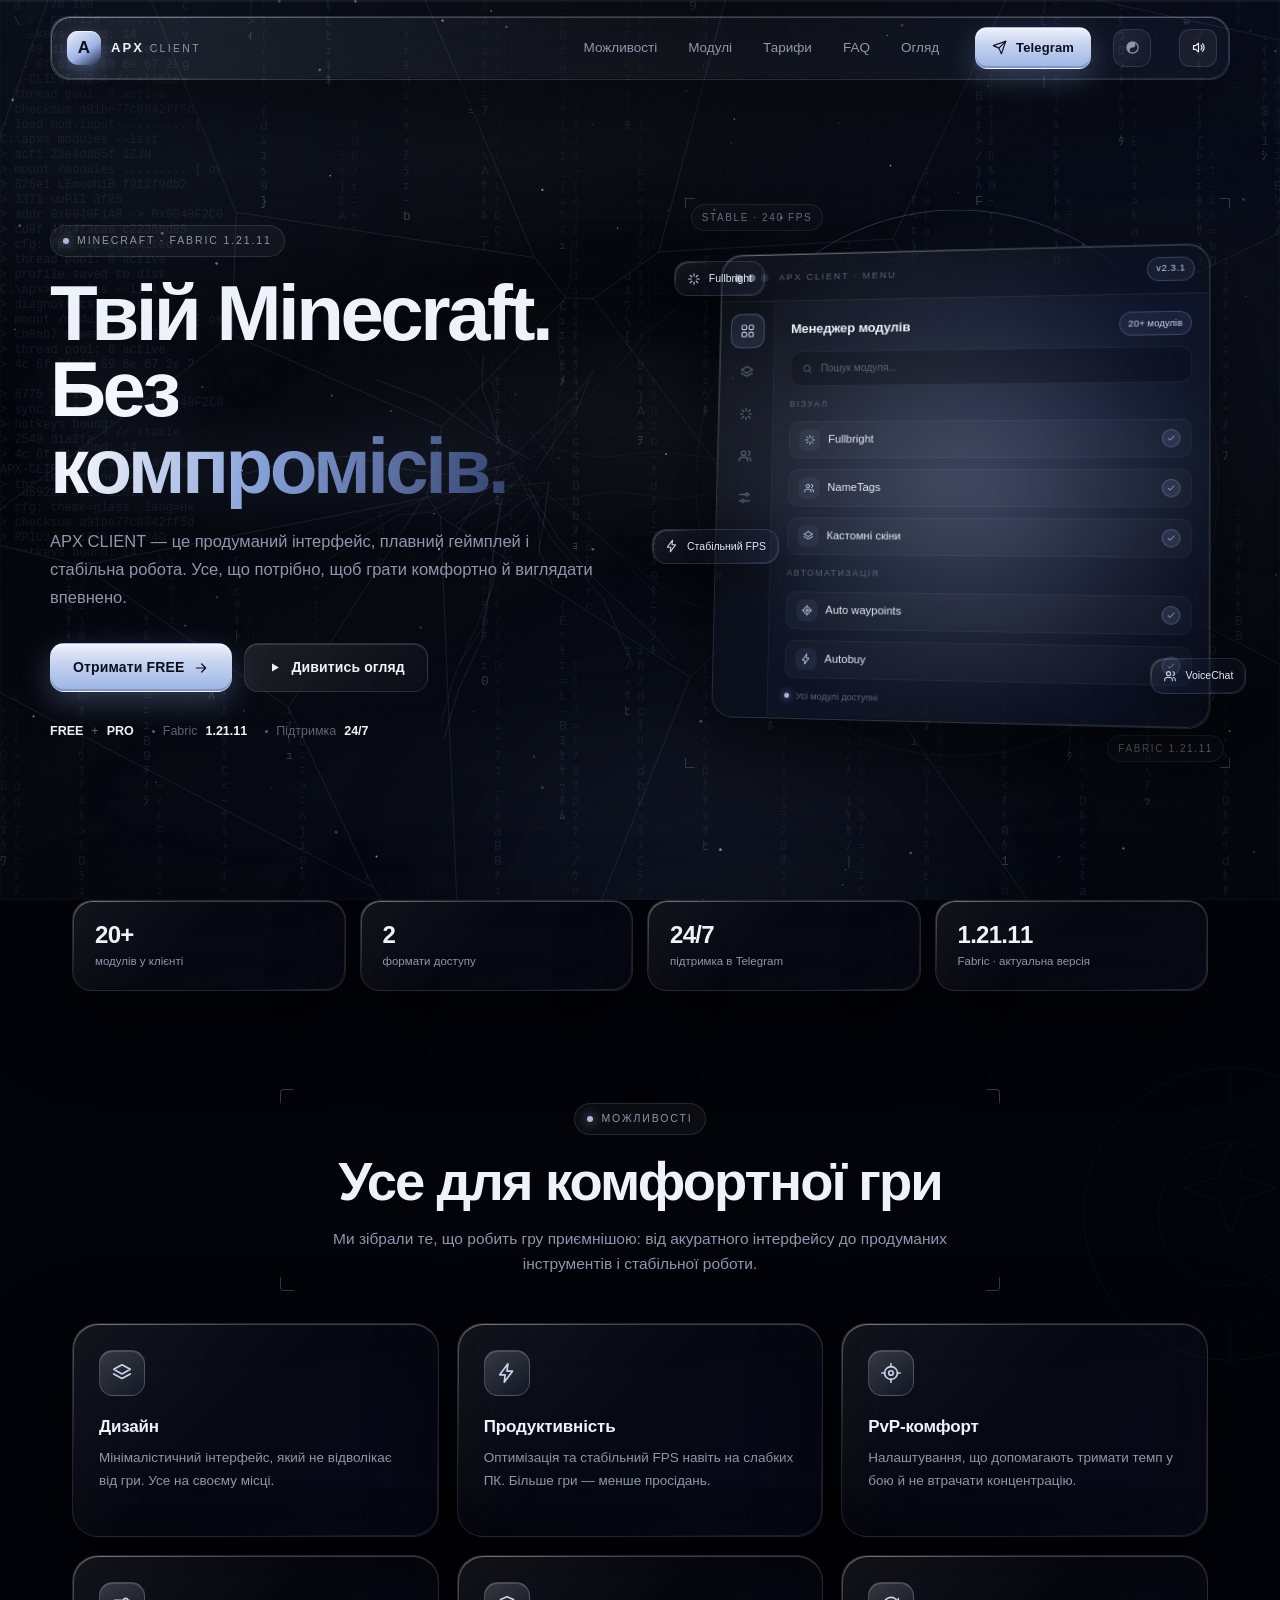
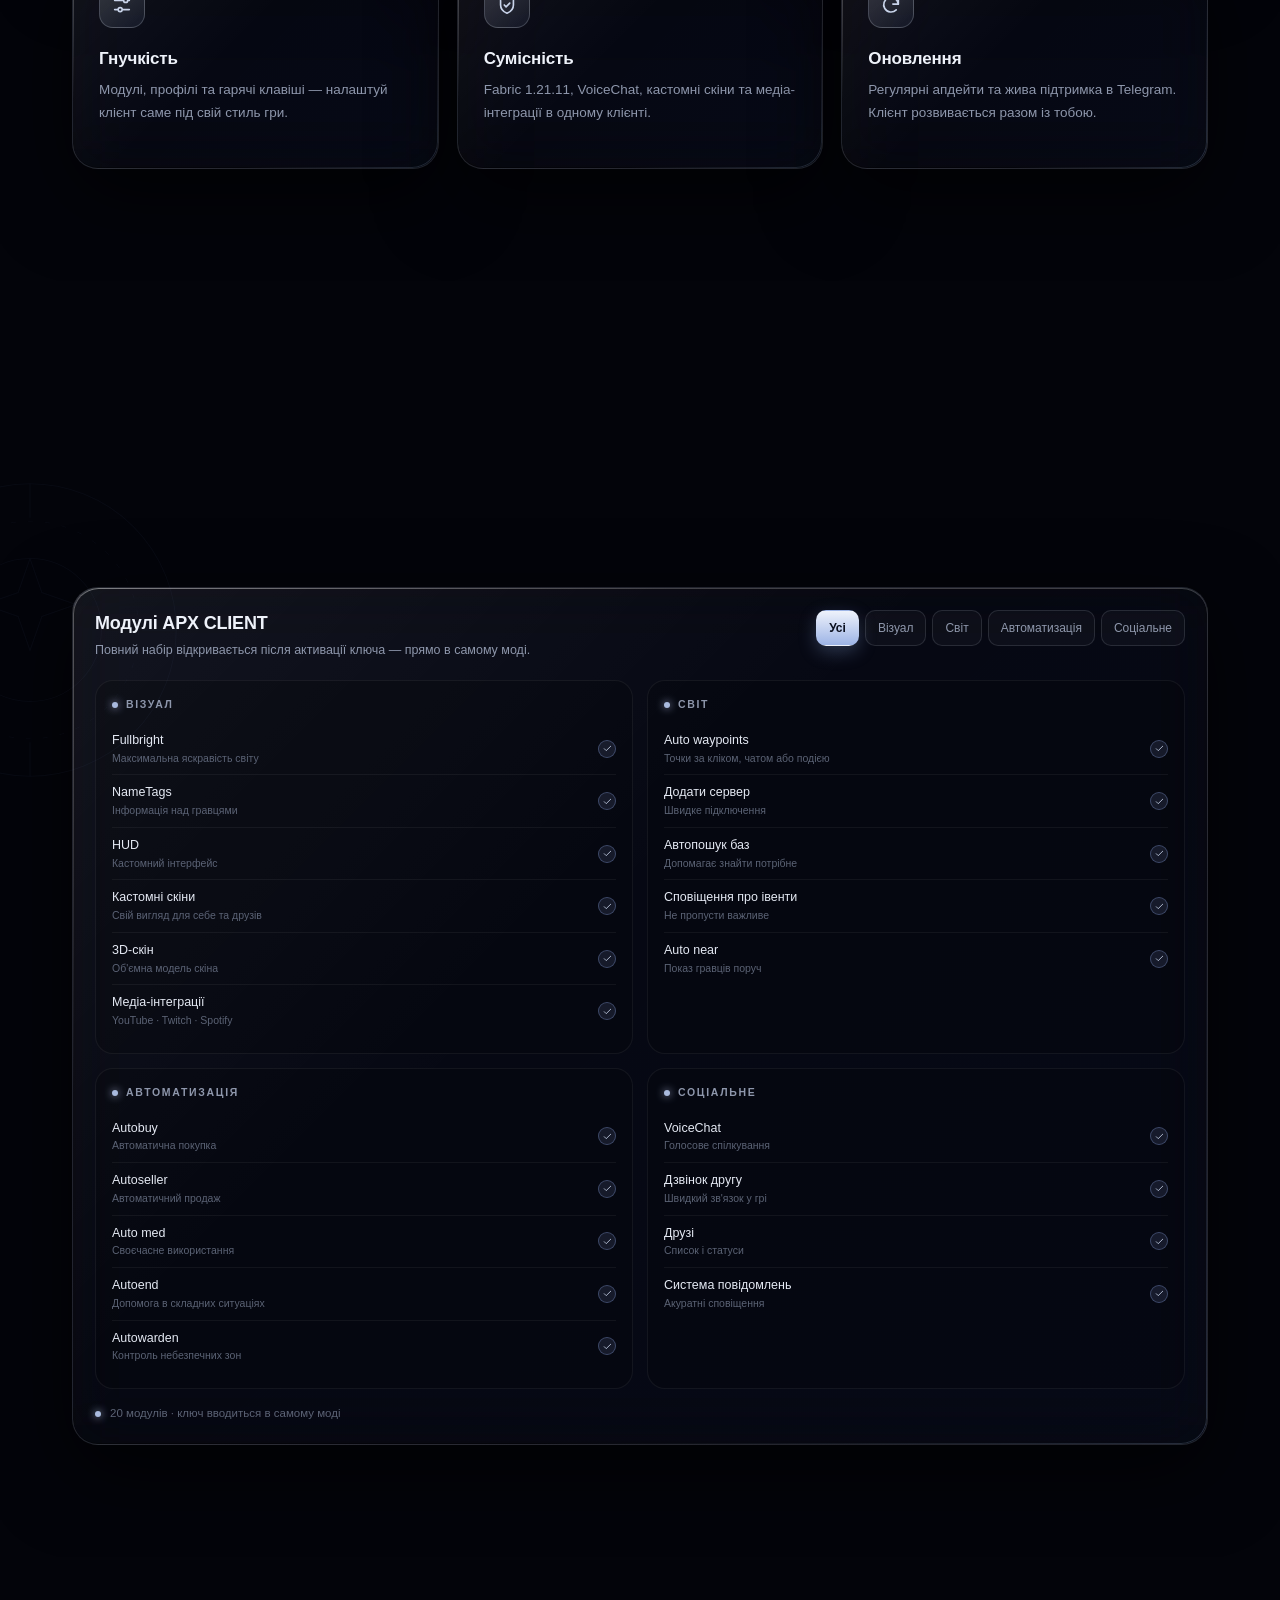
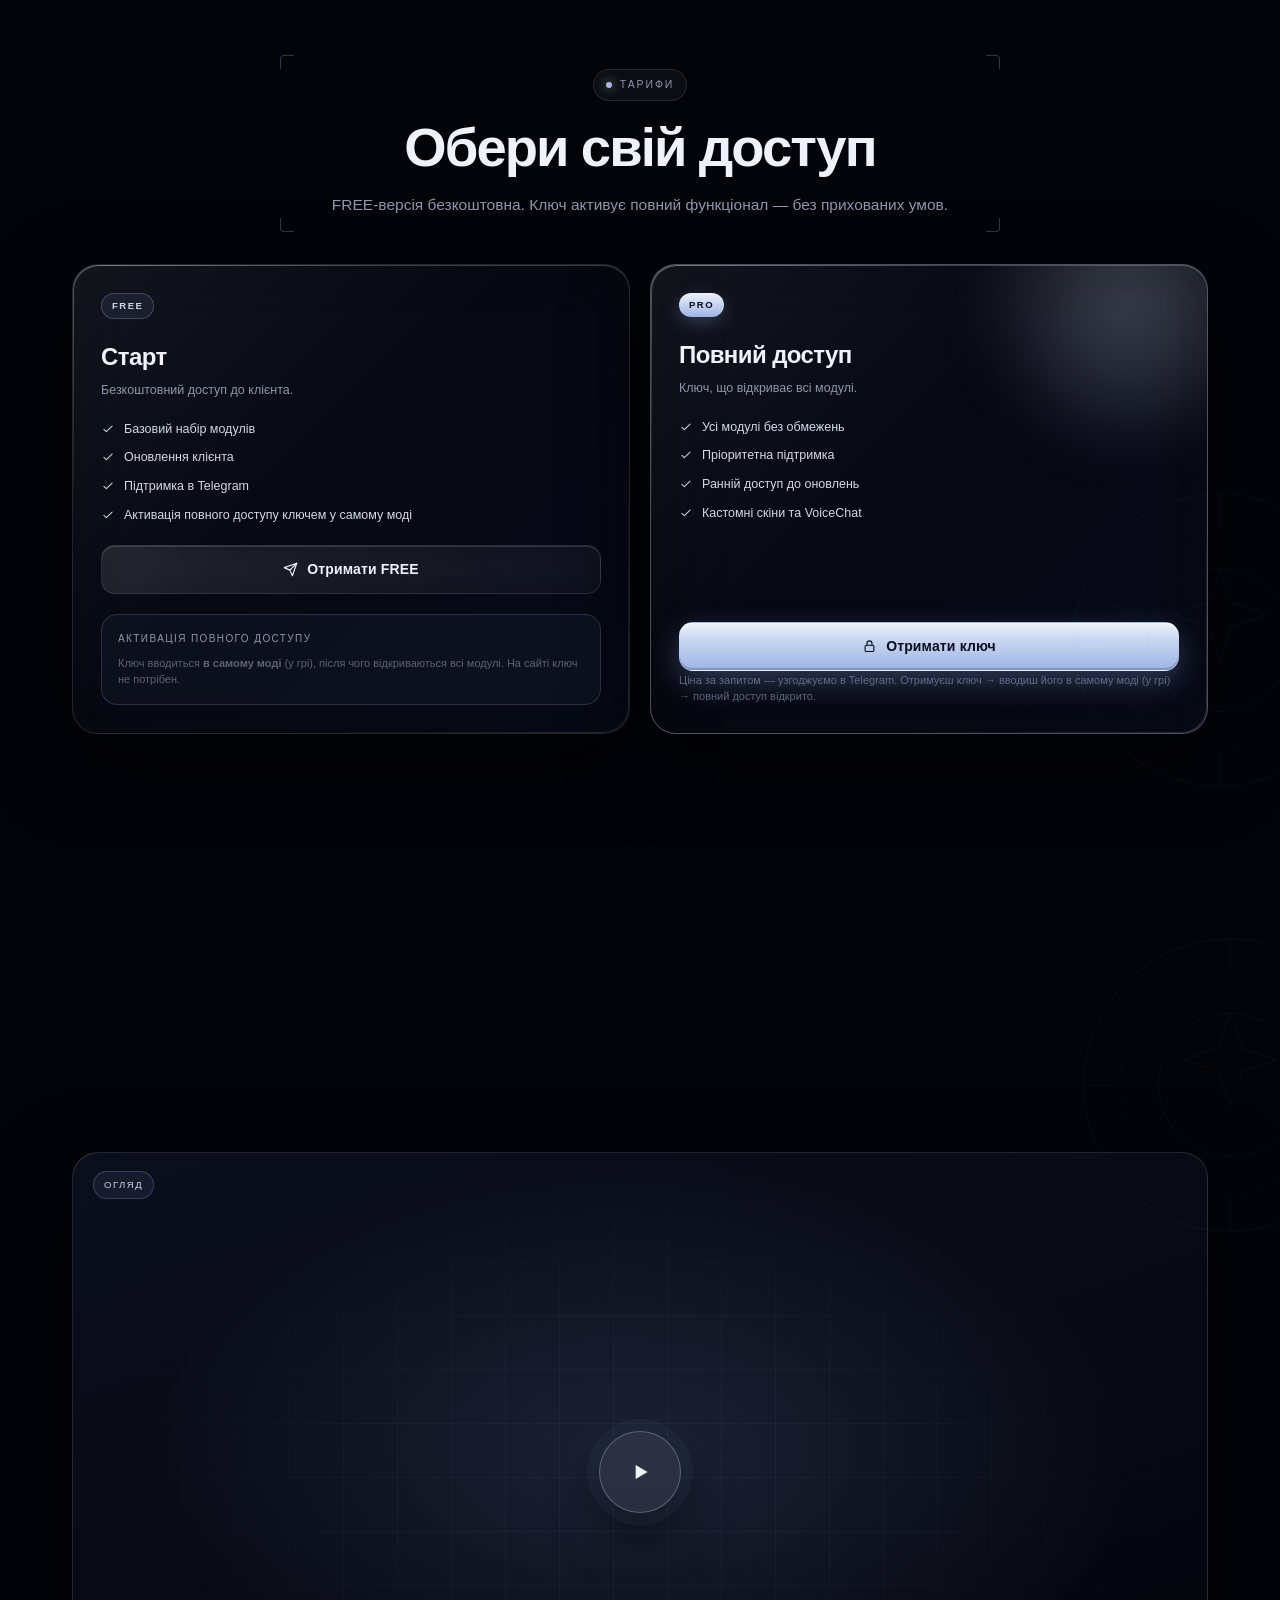
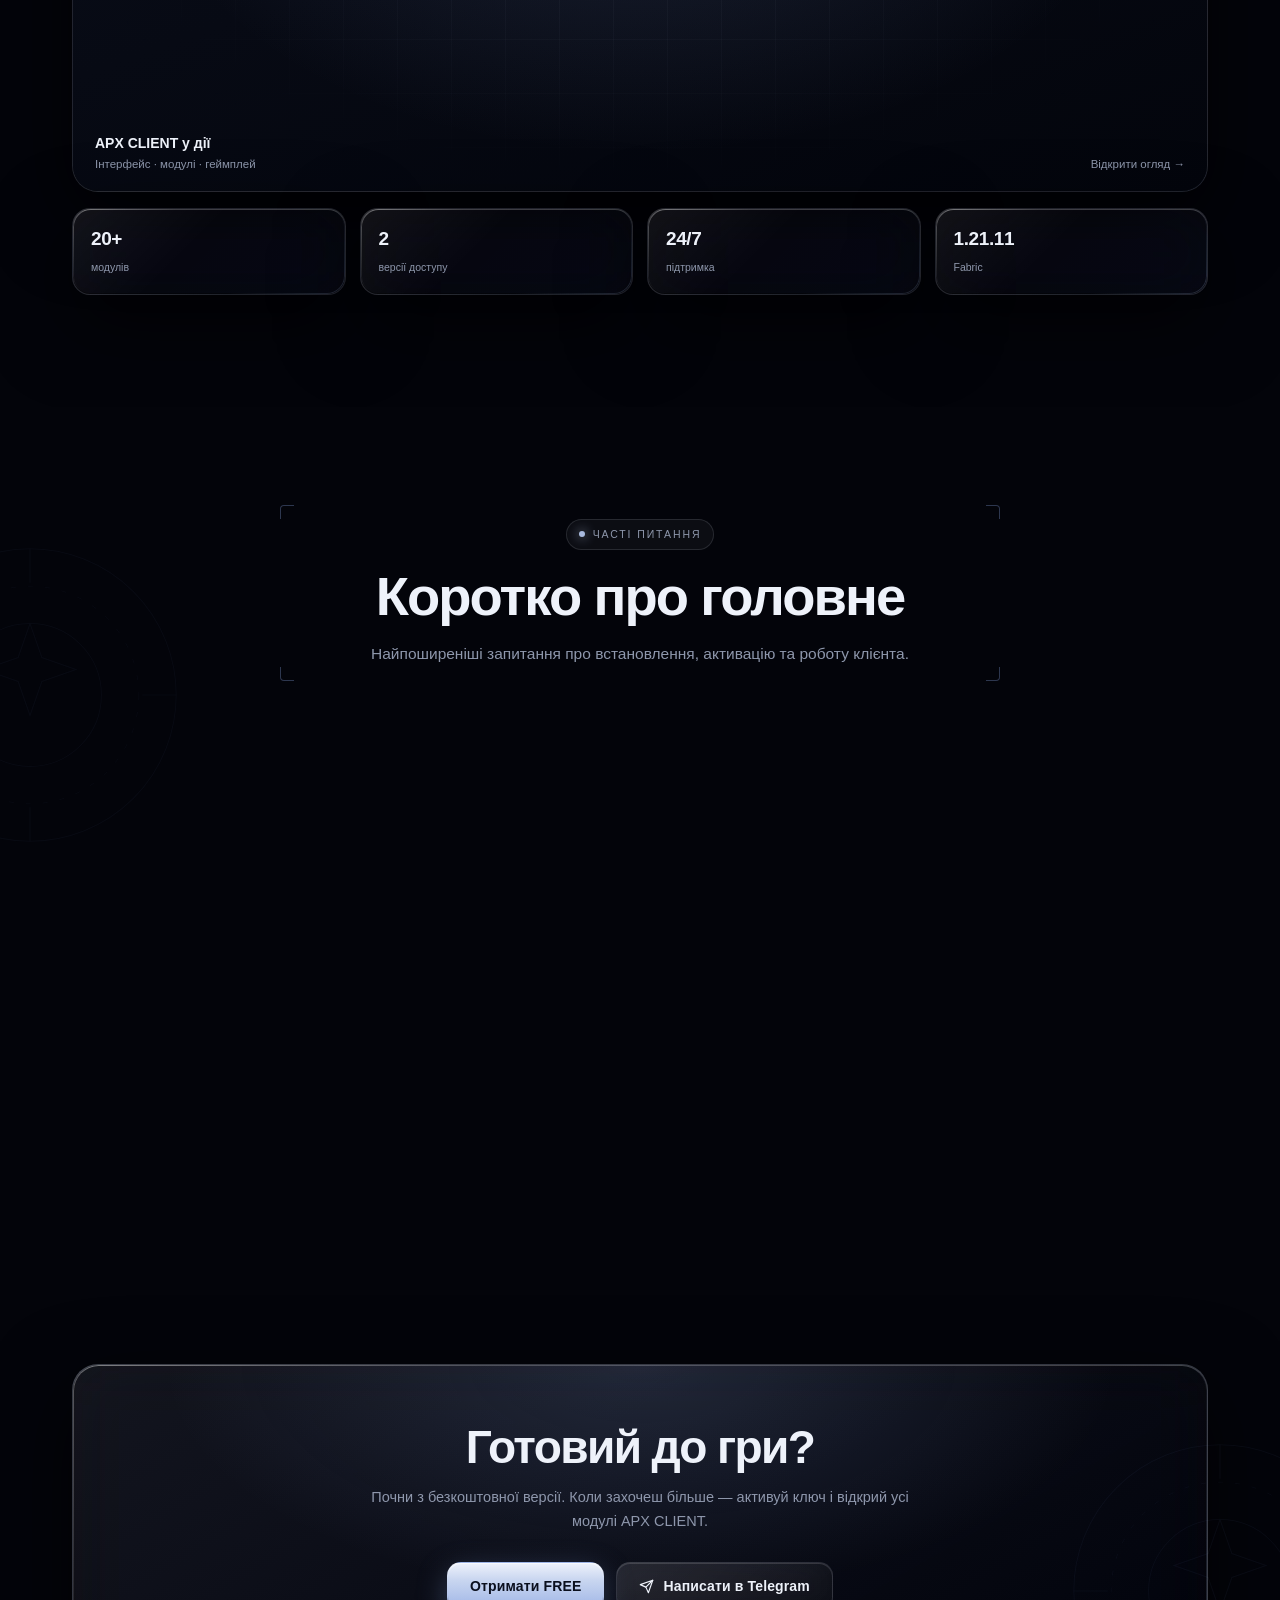
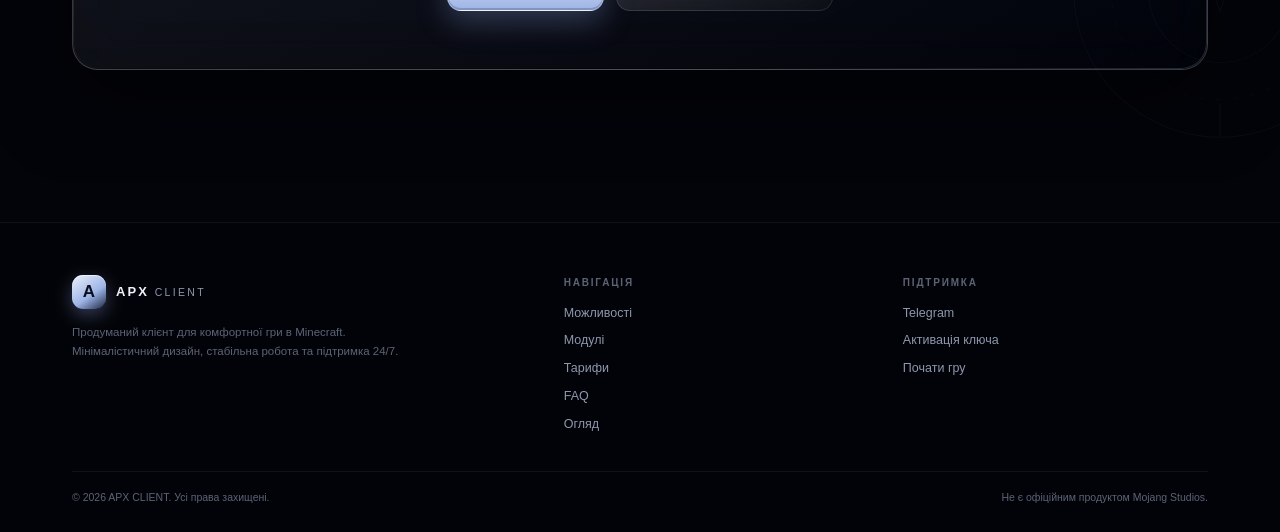
==== index.html @ cd6498ce "Add FAQ accordion, SEO/social meta, JSON-LD, hero HUD frame, back-to-top" ====
<!DOCTYPE html>
<html lang="uk">
<head>
<meta charset="UTF-8">
<meta name="viewport" content="width=device-width, initial-scale=1.0">
<title>APX CLIENT — Minecraft, без компромісів</title>
<meta name="description" content="APX CLIENT — продуманий інтерфейс, стабільна робота та повний набір модулів для комфортної гри в Minecraft.">
<meta name="theme-color" content="#03040a" id="metaTheme">
<meta name="color-scheme" content="dark">
<meta name="author" content="APX CLIENT">
<meta name="robots" content="index,follow">
<meta property="og:type" content="website">
<meta property="og:site_name" content="APX CLIENT">
<meta property="og:title" content="APX CLIENT — Minecraft, без компромісів">
<meta property="og:description" content="Продуманий інтерфейс, стабільний FPS і повний набір модулів для комфортної гри в Minecraft.">
<meta property="og:locale" content="uk_UA">
<meta name="twitter:card" content="summary_large_image">
<meta name="twitter:title" content="APX CLIENT — Minecraft, без компромісів">
<meta name="twitter:description" content="Продуманий інтерфейс, стабільний FPS і повний набір модулів для Minecraft.">
<link rel="icon" href="data:image/svg+xml,%3Csvg xmlns='http://www.w3.org/2000/svg' viewBox='0 0 32 32'%3E%3Crect width='32' height='32' rx='8' fill='%2303040a'/%3E%3Ctext x='16' y='23' font-size='19' font-family='system-ui,sans-serif' font-weight='700' fill='%237f97cf' text-anchor='middle'%3EA%3C/text%3E%3C/svg%3E">
<link rel="stylesheet" href="style.css">
<script src="theme.js"></script>
</head>
<body>

<!-- ================= SVG sprite ================= -->
<svg width="0" height="0" style="position:absolute" aria-hidden="true">
  <symbol id="i-check" viewBox="0 0 24 24"><path d="m5 12.5 4.2 4.2L19 7"/></symbol>
  <symbol id="i-arrow" viewBox="0 0 24 24"><path d="M5 12h14M13 6l6 6-6 6"/></symbol>
  <symbol id="i-play" viewBox="0 0 24 24"><path d="M8 5.5v13l11-6.5z" fill="currentColor" stroke="none"/></symbol>
  <symbol id="i-spark" viewBox="0 0 24 24"><path d="M12 3v4M12 17v4M3 12h4M17 12h4M5.6 5.6l2.8 2.8M15.6 15.6l2.8 2.8M18.4 5.6l-2.8 2.8M8.4 15.6l-2.8 2.8"/></symbol>
  <symbol id="i-bolt" viewBox="0 0 24 24"><path d="M13 2 4 14h6l-1 8 9-12h-6l1-8z"/></symbol>
  <symbol id="i-shield" viewBox="0 0 24 24"><path d="M12 3 5 6v6c0 4.2 3 7.4 7 9 4-1.6 7-4.8 7-9V6l-7-3z"/><path d="m9 12 2 2 4-4"/></symbol>
  <symbol id="i-sliders" viewBox="0 0 24 24"><path d="M4 7h9M19 7h1M4 17h3M13 17h7"/><circle cx="16" cy="7" r="2.2"/><circle cx="10" cy="17" r="2.2"/></symbol>
  <symbol id="i-refresh" viewBox="0 0 24 24"><path d="M20 11a8 8 0 1 0-2.3 6.3"/><path d="M20 5v6h-6"/></symbol>
  <symbol id="i-target" viewBox="0 0 24 24"><circle cx="12" cy="12" r="7"/><circle cx="12" cy="12" r="2.5"/><path d="M12 2v3M12 19v3M2 12h3M19 12h3"/></symbol>
  <symbol id="i-layers" viewBox="0 0 24 24"><path d="m12 3 9 5-9 5-9-5 9-5z"/><path d="m3 13 9 5 9-5"/></symbol>
  <symbol id="i-users" viewBox="0 0 24 24"><path d="M16 20v-1.5a4 4 0 0 0-4-4H7a4 4 0 0 0-4 4V20"/><circle cx="9.5" cy="8" r="3.5"/><path d="M17 4.6a3.5 3.5 0 0 1 0 6.8M21 20v-1.5a4 4 0 0 0-3-3.9"/></symbol>
  <symbol id="i-grid" viewBox="0 0 24 24"><rect x="3" y="3" width="7" height="7" rx="2"/><rect x="14" y="3" width="7" height="7" rx="2"/><rect x="3" y="14" width="7" height="7" rx="2"/><rect x="14" y="14" width="7" height="7" rx="2"/></symbol>
  <symbol id="i-search" viewBox="0 0 24 24"><circle cx="11" cy="11" r="6.5"/><path d="m16 16 4.5 4.5"/></symbol>
  <symbol id="i-telegram" viewBox="0 0 24 24"><path d="M22 2 11 13"/><path d="M22 2 15 22l-4-9-9-4 20-7z"/></symbol>
  <symbol id="i-monitor" viewBox="0 0 24 24"><rect x="3" y="4" width="18" height="12" rx="2"/><path d="M8 20h8M12 16v4"/></symbol>
  <symbol id="i-globe" viewBox="0 0 24 24"><circle cx="12" cy="12" r="9"/><path d="M3 12h18M12 3a15 15 0 0 1 0 18 15 15 0 0 1 0-18z"/></symbol>
  <symbol id="i-star" viewBox="0 0 24 24"><path d="m12 3 2.6 5.6 6.1.8-4.5 4.2 1.2 6-5.4-3-5.4 3 1.2-6L3.3 9.4l6.1-.8L12 3z"/></symbol>
  <symbol id="i-lock" viewBox="0 0 24 24"><rect x="5" y="10" width="14" height="10" rx="2"/><path d="M8 10V7a4 4 0 0 1 8 0v3"/></symbol>
  <symbol id="i-chevron" viewBox="0 0 24 24"><path d="m6 9 6 6 6-6"/></symbol>
  <symbol id="i-plus" viewBox="0 0 24 24"><path d="M12 5v14M5 12h14"/></symbol>
  <symbol id="i-sound" viewBox="0 0 24 24"><path d="M4 9v6h3.5L12 19V5L7.5 9H4z"/><path d="M16 8.5a5 5 0 0 1 0 7M18.5 6a8.5 8.5 0 0 1 0 12"/></symbol>
  <symbol id="i-mute" viewBox="0 0 24 24"><path d="M4 9v6h3.5L12 19V5L7.5 9H4z"/><path d="m16.5 9.5 5 5M21.5 9.5l-5 5"/></symbol>
</svg>

<!-- ================= background ================= -->
<div class="bg" id="bg" aria-hidden="true">
  <canvas class="stars" id="stars"></canvas>
  <canvas class="shards" id="shards"></canvas>
  <div class="orb orb-a"></div>
  <div class="orb orb-b"></div>
  <div class="orb orb-c"></div>
  <div class="grid-lines"></div>
  <div class="noise"></div>
</div>

<!-- ================= event horizon portal ================= -->
<div class="horizon" id="horizon" aria-hidden="true">
  <div class="horizon-black"></div>
  <div class="horizon-core"></div>
  <div class="horizon-ring"></div>
  <div class="horizon-flash"></div>
</div>

<!-- ================= black hole intro (cinematic) ================= -->
<div class="intro" id="intro" aria-hidden="true">
  <div class="intro-void"></div>

  <div class="intro-hud">
    <div class="intro-badge">
      <span class="intro-badge-mark">A</span>
      <span class="intro-badge-name">APX <em>CLIENT</em></span>
    </div>

    <div class="intro-hole">
      <!-- real-time WebGL raytraced black hole -->
      <canvas class="hole-gl" id="holeGL" aria-hidden="true"></canvas>
      <!-- lensed starfield bending around the mass -->
      <div class="hole-lensfield"></div>

      <!-- relativistic jets -->
      <div class="hole-jet jet-up"></div>
      <div class="hole-jet jet-down"></div>

      <!-- outer glow / photon sphere halo -->
      <div class="hole-halo"></div>
      <div class="hole-halo halo-2"></div>

      <!-- accretion disk: far side (lensed above/below) -->
      <div class="hole-disk disk-back"></div>
      <!-- accretion disk: near side -->
      <div class="hole-disk disk-front"></div>
      <!-- hot inner band -->
      <div class="hole-disk disk-inner"></div>

      <!-- event horizon shadow -->
      <div class="hole-shadow"></div>
      <!-- photon ring: the sharp bright circle -->
      <div class="hole-photon"></div>
      <!-- gravitational lensing arcs -->
      <div class="hole-arc arc-a"></div>
      <div class="hole-arc arc-b"></div>

      <!-- doppler brightening (relativistic beaming) -->
      <div class="hole-doppler"></div>

      <div class="intro-core" id="introCore"></div>
      <div class="intro-ring"></div>
      <div class="intro-ring ring-2"></div>
    </div>

    <div class="intro-pull" id="introPull">
      <span class="intro-chip" data-feature>
        <svg class="sicon" width="16" height="16"><use href="#i-spark"/></svg> Fullbright
      </span>
      <span class="intro-chip" data-feature>
        <svg class="sicon" width="16" height="16"><use href="#i-users"/></svg> VoiceChat
      </span>
      <span class="intro-chip" data-feature>
        <svg class="sicon" width="16" height="16"><use href="#i-bolt"/></svg> Стабільний FPS
      </span>
      <span class="intro-chip" data-feature>
        <svg class="sicon" width="16" height="16"><use href="#i-layers"/></svg> Менеджер модулів
      </span>
      <span class="intro-chip" data-feature>
        <svg class="sicon" width="16" height="16"><use href="#i-target"/></svg> Auto waypoints
      </span>
      <span class="intro-chip" data-feature>
        <svg class="sicon" width="16" height="16"><use href="#i-shield"/></svg> Стабільна робота
      </span>
      <span class="intro-chip" data-feature>
        <svg class="sicon" width="16" height="16"><use href="#i-globe"/></svg> Fabric 1.21.11
      </span>
      <span class="intro-chip" data-feature>
        <svg class="sicon" width="16" height="16"><use href="#i-monitor"/></svg> Плавний інтерфейс
      </span>
      <span class="intro-chip" data-feature>
        <svg class="sicon" width="16" height="16"><use href="#i-telegram"/></svg> Підтримка 24/7
      </span>
      <span class="intro-chip" data-feature>
        <svg class="sicon" width="16" height="16"><use href="#i-grid"/></svg> 20+ модулів
      </span>
    </div>

    <div class="intro-scroll">
      <span>Прокрутка до клієнта</span>
      <svg class="sicon" width="15" height="15"><use href="#i-chevron"/></svg>
    </div>
  </div>

  <div class="intro-flash"></div>
</div>

<!-- ================= nav ================= -->
<div class="nav-wrap">
  <div class="nav-shell">
    <nav class="nav glass" id="nav">
      <a class="brand" href="#top" aria-label="APX CLIENT — на початок">
        <span class="brand-mark">A</span>
        <span class="brand-name">APX <em>CLIENT</em></span>
      </a>
      <div class="nav-links">
        <a href="#features">Можливості</a>
        <a href="#modules">Модулі</a>
        <a href="#pricing">Тарифи</a>
        <a href="#faq">FAQ</a>
        <a href="review.html">Огляд</a>
      </div>
      <a class="btn btn-primary nav-cta" href="https://t.me/yourchannel" target="_blank" rel="noopener">
        <svg class="sicon" width="15" height="15" aria-hidden="true"><use href="#i-telegram"/></svg>
        Telegram
      </a>
      <span id="themeSlot" data-theme-slot></span>
      <button class="sound-toggle" id="soundToggle" type="button" aria-pressed="true" aria-label="Вимкнути звук">
        <svg class="sicon" width="15" height="15" aria-hidden="true"><use href="#i-sound"/></svg>
      </button>
      <button class="burger" id="burger" aria-label="Меню" aria-expanded="false" aria-controls="mobileMenu">
        <span></span><span></span><span></span>
      </button>
    </nav>
    <div class="mobile-menu glass" id="mobileMenu">
      <a href="#features">Можливості</a>
      <a href="#modules">Модулі</a>
      <a href="#pricing">Тарифи</a>
      <a href="#faq">FAQ</a>
      <a href="review.html">Огляд</a>
      <div class="mobile-theme">
        <span>Тема оформлення</span>
        <span id="themeSlotMobile" data-theme-slot></span>
      </div>
      <a class="btn btn-primary" href="https://t.me/yourchannel" target="_blank" rel="noopener">Telegram</a>
    </div>
  </div>
</div>

<main id="top">

  <!-- ================= hero ================= -->
  <section class="container hero reveal">
    <div class="hero-copy">
      <span class="eyebrow intro-item" style="--io:5"><i></i> Minecraft · Fabric 1.21.11</span>
      <h1 class="intro-item" style="--io:6">Твій Minecraft.<br><span class="grad">Без компромісів.</span></h1>
      <p class="lead intro-item" style="--io:7">APX CLIENT — це продуманий інтерфейс, плавний геймплей і стабільна робота. Усе, що потрібно, щоб грати комфортно й виглядати впевнено.</p>
      <div class="hero-actions intro-item" style="--io:8">
        <a class="btn btn-primary" href="#pricing">
          Отримати FREE
          <svg class="sicon" width="16" height="16" aria-hidden="true"><use href="#i-arrow"/></svg>
        </a>
        <a class="btn btn-glass" href="review.html">
          <svg class="sicon" width="15" height="15" aria-hidden="true"><use href="#i-play"/></svg>
          Дивитись огляд
        </a>
      </div>
      <div class="hero-meta intro-item" style="--io:9">
        <span><b>FREE</b> + <b>PRO</b></span>
        <span>Fabric <b>1.21.11</b></span>
        <span>Підтримка <b>24/7</b></span>
      </div>
    </div>

    <div class="hero-stage intro-item" style="--io:7">
      <div class="hero-glow" aria-hidden="true"></div>

      <div class="client glass" aria-hidden="true">
        <div class="client-top">
          <div class="dots"><i></i><i></i><i></i></div>
          <span class="client-title">APX CLIENT · MENU</span>
          <span class="chip">v2.3.1</span>
        </div>
        <div class="client-body">
          <aside class="client-side">
            <span class="side-btn active"><svg class="sicon" width="16" height="16"><use href="#i-grid"/></svg></span>
            <span class="side-btn"><svg class="sicon" width="16" height="16"><use href="#i-layers"/></svg></span>
            <span class="side-btn"><svg class="sicon" width="16" height="16"><use href="#i-spark"/></svg></span>
            <span class="side-btn"><svg class="sicon" width="16" height="16"><use href="#i-users"/></svg></span>
            <span class="side-btn"><svg class="sicon" width="16" height="16"><use href="#i-sliders"/></svg></span>
          </aside>
          <div class="client-main">
            <div class="client-head">
              <h3>Менеджер модулів</h3>
              <span class="pill">20+ модулів</span>
            </div>
            <div class="search">
              <svg class="sicon" width="12" height="12"><use href="#i-search"/></svg>
              Пошук модуля...
            </div>

            <div class="client-group">Візуал</div>
            <div class="client-row">
              <span class="left"><span class="ic"><svg class="sicon" width="12" height="12"><use href="#i-spark"/></svg></span>Fullbright</span>
              <span class="check"><svg class="sicon" width="10" height="10"><use href="#i-check"/></svg></span>
            </div>
            <div class="client-row">
              <span class="left"><span class="ic"><svg class="sicon" width="12" height="12"><use href="#i-users"/></svg></span>NameTags</span>
              <span class="check"><svg class="sicon" width="10" height="10"><use href="#i-check"/></svg></span>
            </div>
            <div class="client-row">
              <span class="left"><span class="ic"><svg class="sicon" width="12" height="12"><use href="#i-layers"/></svg></span>Кастомні скіни</span>
              <span class="check"><svg class="sicon" width="10" height="10"><use href="#i-check"/></svg></span>
            </div>

            <div class="client-group">Автоматизація</div>
            <div class="client-row">
              <span class="left"><span class="ic"><svg class="sicon" width="12" height="12"><use href="#i-target"/></svg></span>Auto waypoints</span>
              <span class="check"><svg class="sicon" width="10" height="10"><use href="#i-check"/></svg></span>
            </div>
            <div class="client-row">
              <span class="left"><span class="ic"><svg class="sicon" width="12" height="12"><use href="#i-bolt"/></svg></span>Autobuy</span>
              <span class="check"><svg class="sicon" width="10" height="10"><use href="#i-check"/></svg></span>
            </div>

            <div class="client-foot"><i></i> Усі модулі доступні</div>
          </div>
        </div>
      </div>

      <div class="float-chip chip-1 glass"><svg class="sicon" width="14" height="14"><use href="#i-spark"/></svg> Fullbright</div>
      <div class="float-chip chip-2 glass"><svg class="sicon" width="14" height="14"><use href="#i-users"/></svg> VoiceChat</div>
      <div class="float-chip chip-3 glass"><svg class="sicon" width="14" height="14"><use href="#i-bolt"/></svg> Стабільний FPS</div>
    </div>
  </section>

  <!-- ================= stats ================= -->
  <section class="stats reveal" aria-label="Коротко про клієнт">
    <div class="stat glass"><b>20+</b><span>модулів у клієнті</span></div>
    <div class="stat glass"><b>2</b><span>формати доступу</span></div>
    <div class="stat glass"><b>24/7</b><span>підтримка в Telegram</span></div>
    <div class="stat glass"><b>1.21.11</b><span>Fabric · актуальна версія</span></div>
  </section>

  <!-- ================= features ================= -->
  <section class="section" id="features">
    <div class="container">
      <div class="section-head reveal">
        <span class="eyebrow"><i></i> Можливості</span>
        <h2>Усе для комфортної гри</h2>
        <p>Ми зібрали те, що робить гру приємнішою: від акуратного інтерфейсу до продуманих інструментів і стабільної роботи.</p>
      </div>

      <div class="cards">
        <article class="card glass reveal">
          <div class="icon"><svg class="sicon" width="22" height="22"><use href="#i-layers"/></svg></div>
          <h3>Дизайн</h3>
          <p>Мінімалістичний інтерфейс, який не відволікає від гри. Усе на своєму місці.</p>
        </article>
        <article class="card glass reveal d1">
          <div class="icon"><svg class="sicon" width="22" height="22"><use href="#i-bolt"/></svg></div>
          <h3>Продуктивність</h3>
          <p>Оптимізація та стабільний FPS навіть на слабких ПК. Більше гри — менше просідань.</p>
        </article>
        <article class="card glass reveal d2">
          <div class="icon"><svg class="sicon" width="22" height="22"><use href="#i-target"/></svg></div>
          <h3>PvP-комфорт</h3>
          <p>Налаштування, що допомагають тримати темп у бою й не втрачати концентрацію.</p>
        </article>
        <article class="card glass reveal">
          <div class="icon"><svg class="sicon" width="22" height="22"><use href="#i-sliders"/></svg></div>
          <h3>Гнучкість</h3>
          <p>Модулі, профілі та гарячі клавіші — налаштуй клієнт саме під свій стиль гри.</p>
        </article>
        <article class="card glass reveal d1">
          <div class="icon"><svg class="sicon" width="22" height="22"><use href="#i-shield"/></svg></div>
          <h3>Сумісність</h3>
          <p>Fabric 1.21.11, VoiceChat, кастомні скіни та медіа-інтеграції в одному клієнті.</p>
        </article>
        <article class="card glass reveal d2">
          <div class="icon"><svg class="sicon" width="22" height="22"><use href="#i-refresh"/></svg></div>
          <h3>Оновлення</h3>
          <p>Регулярні апдейти та жива підтримка в Telegram. Клієнт розвивається разом із тобою.</p>
        </article>
      </div>
    </div>
  </section>

  <!-- ================= modules ================= -->
  <section class="section" id="modules">
    <div class="container">
      <div class="section-head reveal">
        <span class="eyebrow"><i></i> Менеджер модулів</span>
        <h2>Усе під контролем</h2>
        <p>Зрозумілі категорії, акуратні списки й жодного зайвого. Обери розділ і подивись, що всередині.</p>
      </div>

      <div class="modules-panel glass reveal">
        <div class="modules-head">
          <div>
            <h3>Модулі APX CLIENT</h3>
            <p>Повний набір відкривається після активації ключа — прямо в самому моді.</p>
          </div>
          <div class="tabs" role="tablist" aria-label="Категорії модулів">
            <button class="tab active" role="tab" aria-selected="true" data-filter="all">Усі</button>
            <button class="tab" role="tab" aria-selected="false" data-filter="visual">Візуал</button>
            <button class="tab" role="tab" aria-selected="false" data-filter="world">Світ</button>
            <button class="tab" role="tab" aria-selected="false" data-filter="auto">Автоматизація</button>
            <button class="tab" role="tab" aria-selected="false" data-filter="social">Соціальне</button>
          </div>
        </div>

        <div class="module-grid" id="moduleGrid">
          <div class="module-group" data-cat="visual">
            <h4><i></i> Візуал</h4>
            <div class="module-row"><div><div class="module-name">Fullbright</div><div class="module-desc">Максимальна яскравість світу</div></div><span class="module-check"><svg class="sicon" width="11" height="11"><use href="#i-check"/></svg></span></div>
            <div class="module-row"><div><div class="module-name">NameTags</div><div class="module-desc">Інформація над гравцями</div></div><span class="module-check"><svg class="sicon" width="11" height="11"><use href="#i-check"/></svg></span></div>
            <div class="module-row"><div><div class="module-name">HUD</div><div class="module-desc">Кастомний інтерфейс</div></div><span class="module-check"><svg class="sicon" width="11" height="11"><use href="#i-check"/></svg></span></div>
            <div class="module-row"><div><div class="module-name">Кастомні скіни</div><div class="module-desc">Свій вигляд для себе та друзів</div></div><span class="module-check"><svg class="sicon" width="11" height="11"><use href="#i-check"/></svg></span></div>
            <div class="module-row"><div><div class="module-name">3D-скін</div><div class="module-desc">Об'ємна модель скіна</div></div><span class="module-check"><svg class="sicon" width="11" height="11"><use href="#i-check"/></svg></span></div>
            <div class="module-row"><div><div class="module-name">Медіа-інтеграції</div><div class="module-desc">YouTube · Twitch · Spotify</div></div><span class="module-check"><svg class="sicon" width="11" height="11"><use href="#i-check"/></svg></span></div>
          </div>

          <div class="module-group" data-cat="world">
            <h4><i></i> Світ</h4>
            <div class="module-row"><div><div class="module-name">Auto waypoints</div><div class="module-desc">Точки за кліком, чатом або подією</div></div><span class="module-check"><svg class="sicon" width="11" height="11"><use href="#i-check"/></svg></span></div>
            <div class="module-row"><div><div class="module-name">Додати сервер</div><div class="module-desc">Швидке підключення</div></div><span class="module-check"><svg class="sicon" width="11" height="11"><use href="#i-check"/></svg></span></div>
            <div class="module-row"><div><div class="module-name">Автопошук баз</div><div class="module-desc">Допомагає знайти потрібне</div></div><span class="module-check"><svg class="sicon" width="11" height="11"><use href="#i-check"/></svg></span></div>
            <div class="module-row"><div><div class="module-name">Сповіщення про івенти</div><div class="module-desc">Не пропусти важливе</div></div><span class="module-check"><svg class="sicon" width="11" height="11"><use href="#i-check"/></svg></span></div>
            <div class="module-row"><div><div class="module-name">Auto near</div><div class="module-desc">Показ гравців поруч</div></div><span class="module-check"><svg class="sicon" width="11" height="11"><use href="#i-check"/></svg></span></div>
          </div>

          <div class="module-group" data-cat="auto">
            <h4><i></i> Автоматизація</h4>
            <div class="module-row"><div><div class="module-name">Autobuy</div><div class="module-desc">Автоматична покупка</div></div><span class="module-check"><svg class="sicon" width="11" height="11"><use href="#i-check"/></svg></span></div>
            <div class="module-row"><div><div class="module-name">Autoseller</div><div class="module-desc">Автоматичний продаж</div></div><span class="module-check"><svg class="sicon" width="11" height="11"><use href="#i-check"/></svg></span></div>
            <div class="module-row"><div><div class="module-name">Auto med</div><div class="module-desc">Своєчасне використання</div></div><span class="module-check"><svg class="sicon" width="11" height="11"><use href="#i-check"/></svg></span></div>
            <div class="module-row"><div><div class="module-name">Autoend</div><div class="module-desc">Допомога в складних ситуаціях</div></div><span class="module-check"><svg class="sicon" width="11" height="11"><use href="#i-check"/></svg></span></div>
            <div class="module-row"><div><div class="module-name">Autowarden</div><div class="module-desc">Контроль небезпечних зон</div></div><span class="module-check"><svg class="sicon" width="11" height="11"><use href="#i-check"/></svg></span></div>
          </div>

          <div class="module-group" data-cat="social">
            <h4><i></i> Соціальне</h4>
            <div class="module-row"><div><div class="module-name">VoiceChat</div><div class="module-desc">Голосове спілкування</div></div><span class="module-check"><svg class="sicon" width="11" height="11"><use href="#i-check"/></svg></span></div>
            <div class="module-row"><div><div class="module-name">Дзвінок другу</div><div class="module-desc">Швидкий зв'язок у грі</div></div><span class="module-check"><svg class="sicon" width="11" height="11"><use href="#i-check"/></svg></span></div>
            <div class="module-row"><div><div class="module-name">Друзі</div><div class="module-desc">Список і статуси</div></div><span class="module-check"><svg class="sicon" width="11" height="11"><use href="#i-check"/></svg></span></div>
            <div class="module-row"><div><div class="module-name">Система повідомлень</div><div class="module-desc">Акуратні сповіщення</div></div><span class="module-check"><svg class="sicon" width="11" height="11"><use href="#i-check"/></svg></span></div>
          </div>
        </div>

        <div class="modules-foot"><i></i> 20 модулів · ключ вводиться в самому моді</div>
      </div>
    </div>
  </section>

  <!-- ================= pricing ================= -->
  <section class="section" id="pricing">
    <div class="container">
      <div class="section-head reveal">
        <span class="eyebrow"><i></i> Тарифи</span>
        <h2>Обери свій доступ</h2>
        <p>FREE-версія безкоштовна. Ключ активує повний функціонал — без прихованих умов.</p>
      </div>

      <div class="pricing">
        <article class="price glass reveal" id="freeCard">
          <span class="badge free">FREE</span>
          <div>
            <h3>Старт</h3>
            <p class="price-sub" style="margin-top:6px">Безкоштовний доступ до клієнта.</p>
          </div>
          <ul class="feature-list">
            <li><svg class="sicon" width="14" height="14"><use href="#i-check"/></svg> Базовий набір модулів</li>
            <li><svg class="sicon" width="14" height="14"><use href="#i-check"/></svg> Оновлення клієнта</li>
            <li><svg class="sicon" width="14" height="14"><use href="#i-check"/></svg> Підтримка в Telegram</li>
            <li><svg class="sicon" width="14" height="14"><use href="#i-check"/></svg> Активація повного доступу ключем у самому моді</li>
          </ul>
          <div class="price-cta">
            <a class="btn btn-glass full" href="https://t.me/yourchannel" target="_blank" rel="noopener">
              <svg class="sicon" width="15" height="15"><use href="#i-telegram"/></svg>
              Отримати FREE
            </a>
          </div>
          <div class="key-box">
            <label>Активація повного доступу</label>
            <p class="key-note">Ключ вводиться <b>в самому моді</b> (у грі), після чого відкриваються всі модулі. На сайті ключ не потрібен.</p>
          </div>
        </article>

        <article class="price pro glass reveal d1">
          <div class="price-glow" aria-hidden="true"></div>
          <span class="badge pro">PRO</span>
          <div>
            <h3>Повний доступ</h3>
            <p class="price-sub" style="margin-top:6px">Ключ, що відкриває всі модулі.</p>
          </div>
          <ul class="feature-list">
            <li><svg class="sicon" width="14" height="14"><use href="#i-check"/></svg> Усі модулі без обмежень</li>
            <li><svg class="sicon" width="14" height="14"><use href="#i-check"/></svg> Пріоритетна підтримка</li>
            <li><svg class="sicon" width="14" height="14"><use href="#i-check"/></svg> Ранній доступ до оновлень</li>
            <li><svg class="sicon" width="14" height="14"><use href="#i-check"/></svg> Кастомні скіни та VoiceChat</li>
          </ul>
          <div class="price-cta">
            <button class="btn btn-primary full" id="buyPro" type="button">
              <svg class="sicon" width="15" height="15"><use href="#i-lock"/></svg>
              Отримати ключ
            </button>
            <p class="price-note">Ціна за запитом — узгоджуємо в Telegram. Отримуєш ключ → вводиш його в самому моді (у грі) → повний доступ відкрито.</p>
          </div>
        </article>
      </div>
    </div>
  </section>

  <!-- ================= review ================= -->
  <section class="section" id="review">
    <div class="container">
      <div class="section-head reveal">
        <span class="eyebrow"><i></i> Відео-огляд</span>
        <h2>Подивись на APX CLIENT</h2>
        <p>Короткий огляд інтерфейсу та можливостей клієнта — на сторінці огляду.</p>
      </div>

      <div class="video-panel glass reveal">
        <a class="video-link" href="review.html" aria-label="Відкрити сторінку відео-огляду">
          <span class="video-tag">Огляд</span>
          <span class="play"><svg class="sicon" width="26" height="26"><use href="#i-play"/></svg></span>
          <span class="video-caption">
            <span><b>APX CLIENT у дії</b>Інтерфейс · модулі · геймплей</span>
            <span>Відкрити огляд →</span>
          </span>
        </a>
      </div>

      <div class="review-stats reveal">
        <div class="review-stat glass"><b>20+</b><span>модулів</span></div>
        <div class="review-stat glass"><b>2</b><span>версії доступу</span></div>
        <div class="review-stat glass"><b>24/7</b><span>підтримка</span></div>
        <div class="review-stat glass"><b>1.21.11</b><span>Fabric</span></div>
      </div>
    </div>
  </section>

  <!-- ================= faq ================= -->
  <section class="section" id="faq">
    <div class="container">
      <div class="section-head reveal">
        <span class="eyebrow"><i></i> Часті питання</span>
        <h2>Коротко про головне</h2>
        <p>Найпоширеніші запитання про встановлення, активацію та роботу клієнта.</p>
      </div>

      <div class="faq reveal">
        <details class="faq-item glass">
          <summary>
            <span>Як отримати FREE-версію?</span>
            <svg class="sicon faq-mark" width="16" height="16" aria-hidden="true"><use href="#i-plus"/></svg>
          </summary>
          <div class="faq-body"><p>Натисни «Отримати FREE» — перейдеш у Telegram, де отримаєш файл клієнта та коротку інструкцію. FREE-версія не потребує ключа.</p></div>
        </details>

        <details class="faq-item glass">
          <summary>
            <span>Де вводити ключ PRO?</span>
            <svg class="sicon faq-mark" width="16" height="16" aria-hidden="true"><use href="#i-plus"/></svg>
          </summary>
          <div class="faq-body"><p>Ключ вводиться <b>в самому моді</b> (у грі), у відповідному розділі меню APX CLIENT. На сайті ключ не потрібен — жодних форм активації тут немає.</p></div>
        </details>

        <details class="faq-item glass">
          <summary>
            <span>Яка версія Minecraft підтримується?</span>
            <svg class="sicon faq-mark" width="16" height="16" aria-hidden="true"><use href="#i-plus"/></svg>
          </summary>
          <div class="faq-body"><p>Клієнт працює на <b>Fabric 1.21.11</b>. Для коректної роботи потрібен встановлений Fabric Loader відповідної версії.</p></div>
        </details>

        <details class="faq-item glass">
          <summary>
            <span>Чи впливає клієнт на FPS?</span>
            <svg class="sicon faq-mark" width="16" height="16" aria-hidden="true"><use href="#i-plus"/></svg>
          </summary>
          <div class="faq-body"><p>Ні, навпаки — інтерфейс оптимізований так, щоб працювати охайно навіть на слабких ПК. Ти не маєш втрачати продуктивність через оверлей.</p></div>
        </details>

        <details class="faq-item glass">
          <summary>
            <span>Як отримати оновлення?</span>
            <svg class="sicon faq-mark" width="16" height="16" aria-hidden="true"><use href="#i-plus"/></svg>
          </summary>
          <div class="faq-body"><p>Оновлення публікуються в Telegram-каналі. Просто завантаж нову версію та заміни файли — налаштування та профілі зберігаються.</p></div>
        </details>

        <details class="faq-item glass">
          <summary>
            <span>Чи є підтримка, якщо щось не працює?</span>
            <svg class="sicon faq-mark" width="16" height="16" aria-hidden="true"><use href="#i-plus"/></svg>
          </summary>
          <div class="faq-body"><p>Так. Підтримка працює в Telegram, допомагаємо з встановленням і налаштуванням. Для PRO — пріоритетна черга.</p></div>
        </details>
      </div>
    </div>
  </section>

  <!-- ================= cta ================= -->
  <section class="section" id="start">
    <div class="container">
      <div class="cta-card glass reveal">
        <h2>Готовий до гри?</h2>
        <p>Почни з безкоштовної версії. Коли захочеш більше — активуй ключ і відкрий усі модулі APX CLIENT.</p>
        <div class="cta-actions">
          <a class="btn btn-primary" href="#pricing">Отримати FREE</a>
          <a class="btn btn-glass" href="https://t.me/yourchannel" target="_blank" rel="noopener">
            <svg class="sicon" width="15" height="15"><use href="#i-telegram"/></svg>
            Написати в Telegram
          </a>
        </div>
      </div>
    </div>
  </section>
</main>

<!-- ================= footer ================= -->
<footer class="footer">
  <div class="container">
    <div class="footer-grid">
      <div class="footer-brand">
        <a class="brand" href="#top">
          <span class="brand-mark">A</span>
          <span class="brand-name">APX <em>CLIENT</em></span>
        </a>
        <p>Продуманий клієнт для комфортної гри в Minecraft. Мінімалістичний дизайн, стабільна робота та підтримка 24/7.</p>
      </div>
      <div>
        <h5>Навігація</h5>
        <div class="footer-links">
          <a href="#features">Можливості</a>
          <a href="#modules">Модулі</a>
          <a href="#pricing">Тарифи</a>
          <a href="#faq">FAQ</a>
          <a href="review.html">Огляд</a>
        </div>
      </div>
      <div>
        <h5>Підтримка</h5>
        <div class="footer-links">
          <a href="https://t.me/yourchannel" target="_blank" rel="noopener">Telegram</a>
          <a href="#pricing">Активація ключа</a>
          <a href="#start">Почати гру</a>
        </div>
      </div>
    </div>
    <div class="footer-bottom">
      <span>© <span id="year">2026</span> APX CLIENT. Усі права захищені.</span>
      <span>Не є офіційним продуктом Mojang Studios.</span>
    </div>
  </div>
</footer>

<!-- ================= checkout modal ================= -->
<div class="modal" id="modal" aria-hidden="true">
  <div class="modal-backdrop" data-close></div>
  <div class="modal-card glass" role="dialog" aria-modal="true" aria-labelledby="modalTitle">
    <div class="modal-head">
      <h3 id="modalTitle">Оформлення PRO</h3>
      <button class="modal-close" type="button" data-close aria-label="Закрити">✕</button>
    </div>
    <p class="modal-sub">Обери спосіб оплати — і ми надішлемо ключ у Telegram. Ціну узгоджуємо індивідуально.</p>
    <div class="pay-list">
      <button class="pay" type="button" data-pay="USDT / Crypto"><span>USDT / Crypto</span><span>→</span></button>
      <button class="pay" type="button" data-pay="Monobank"><span>Monobank (UAH)</span><span>→</span></button>
      <button class="pay" type="button" data-pay="Картка"><span>Картка VISA / Mastercard</span><span>→</span></button>
      <button class="pay" type="button" data-pay="Telegram CryptoBot"><span>Telegram CryptoBot</span><span>→</span></button>
    </div>
    <div class="pay-result" id="payResult" aria-live="polite"></div>
    <a class="btn btn-primary full" href="https://t.me/yourchannel" target="_blank" rel="noopener">
      <svg class="sicon" width="15" height="15"><use href="#i-telegram"/></svg>
      Написати в Telegram
    </a>
    <p class="modal-note">Ключ вводиться в самому моді (у грі), не на сайті.</p>
  </div>
</div>

<div class="toast" id="toast" role="status" aria-live="polite"></div>

<script type="application/ld+json">
{
  "@context": "https://schema.org",
  "@graph": [
    {
      "@type": "SoftwareApplication",
      "name": "APX CLIENT",
      "applicationCategory": "GameApplication",
      "operatingSystem": "Windows, macOS, Linux",
      "description": "Клієнт для Minecraft (Fabric 1.21.11) з продуманим інтерфейсом, менеджером модулів і стабільною роботою.",
      "offers": [
        { "@type": "Offer", "name": "FREE", "price": "0", "priceCurrency": "UAH" },
        { "@type": "Offer", "name": "PRO", "description": "Ціна за запитом" }
      ]
    },
    {
      "@type": "FAQPage",
      "mainEntity": [
        { "@type": "Question", "name": "Як отримати FREE-версію?", "acceptedAnswer": { "@type": "Answer", "text": "Натисни «Отримати FREE» — перейдеш у Telegram, де отримаєш файл клієнта та коротку інструкцію. FREE-версія не потребує ключа." } },
        { "@type": "Question", "name": "Де вводити ключ PRO?", "acceptedAnswer": { "@type": "Answer", "text": "Ключ вводиться в самому моді (у грі), у відповідному розділі меню APX CLIENT. На сайті ключ не потрібен." } },
        { "@type": "Question", "name": "Яка версія Minecraft підтримується?", "acceptedAnswer": { "@type": "Answer", "text": "Клієнт працює на Fabric 1.21.11. Потрібен встановлений Fabric Loader відповідної версії." } },
        { "@type": "Question", "name": "Чи впливає клієнт на FPS?", "acceptedAnswer": { "@type": "Answer", "text": "Ні, інтерфейс оптимізований так, щоб працювати охайно навіть на слабких ПК." } },
        { "@type": "Question", "name": "Як отримати оновлення?", "acceptedAnswer": { "@type": "Answer", "text": "Оновлення публікуються в Telegram-каналі. Завантаж нову версію та заміни файли — налаштування зберігаються." } },
        { "@type": "Question", "name": "Чи є підтримка, якщо щось не працює?", "acceptedAnswer": { "@type": "Answer", "text": "Так. Підтримка працює в Telegram, допомагаємо з встановленням і налаштуванням. Для PRO — пріоритетна черга." } }
      ]
    }
  ]
}
</script>

<script src="hole-gl.js"></script>
<script src="shards.js"></script>
<script src="decor.js"></script>
<script>
(function(){
  "use strict";

  const $  = (s, c) => (c || document).querySelector(s);
  const $$ = (s, c) => Array.from((c || document).querySelectorAll(s));

  /* ---------- shooting stars ---------- */
  const starCanvas = $('#stars');
  if (starCanvas && starCanvas.getContext) {
    const ctx = starCanvas.getContext('2d');
    let W = 0, H = 0, dpr = 1;
    let stars = [];
    let meteors = [];
    let rafId = null;
    let lastMeteor = 0;
    const reduceMotion = window.matchMedia('(prefers-reduced-motion: reduce)').matches;

    function resizeStars() {
      dpr = Math.min(window.devicePixelRatio || 1, 2);
      W = starCanvas.clientWidth;
      H = starCanvas.clientHeight;
      starCanvas.width = Math.round(W * dpr);
      starCanvas.height = Math.round(H * dpr);
      ctx.setTransform(dpr, 0, 0, dpr, 0, 0);
      const count = Math.round((W * H) / 9000);
      stars = new Array(count).fill(0).map(() => ({
        x: Math.random() * W,
        y: Math.random() * H,
        r: Math.random() * 1.15 + 0.25,
        a: Math.random() * 0.55 + 0.25,
        tw: Math.random() * 0.02 + 0.004,
        ph: Math.random() * Math.PI * 2,
      }));
    }

    function spawnMeteor() {
      const fromLeft = Math.random() > 0.4;
      const speed = 9 + Math.random() * 7;
      const angle = Math.PI * (Math.random() * 0.06 + 0.2);
      const len = 130 + Math.random() * 150;
      meteors.push({
        x: fromLeft ? -60 - Math.random() * 120 : W + 60 + Math.random() * 120,
        y: Math.random() * H * 0.55 - 40,
        vx: (fromLeft ? 1 : -1) * Math.cos(angle) * speed,
        vy: Math.sin(angle) * speed,
        len,
        life: 1,
        decay: 0.008 + Math.random() * 0.006,
        width: 1 + Math.random() * 0.7,
      });
    }

    function drawStars(t) {
      ctx.clearRect(0, 0, W, H);

      for (const s of stars) {
        const a = s.a + Math.sin(t * s.tw + s.ph) * 0.3;
        ctx.globalAlpha = Math.max(0.05, Math.min(1, a));
        ctx.fillStyle = '#eef4ff';
        ctx.beginPath();
        ctx.arc(s.x, s.y, s.r, 0, Math.PI * 2);
        ctx.fill();
      }

      for (let i = meteors.length - 1; i >= 0; i--) {
        const m = meteors[i];
        m.x += m.vx;
        m.y += m.vy;
        m.life -= m.decay;
        if (m.life <= 0 || m.y - m.len > H + 80 || m.x < -300 || m.x > W + 300) {
          meteors.splice(i, 1);
          continue;
        }
        const nx = m.vx / Math.hypot(m.vx, m.vy);
        const ny = m.vy / Math.hypot(m.vx, m.vy);
        const tx = m.x - nx * m.len;
        const ty = m.y - ny * m.len;

        const g = ctx.createLinearGradient(m.x, m.y, tx, ty);
        g.addColorStop(0, 'rgba(255,255,255,' + (0.9 * m.life).toFixed(3) + ')');
        g.addColorStop(0.25, 'rgba(198,222,255,' + (0.45 * m.life).toFixed(3) + ')');
        g.addColorStop(1, 'rgba(150,190,255,0)');

        ctx.globalAlpha = 1;
        ctx.strokeStyle = g;
        ctx.lineWidth = m.width;
        ctx.lineCap = 'round';
        ctx.beginPath();
        ctx.moveTo(m.x, m.y);
        ctx.lineTo(tx, ty);
        ctx.stroke();

        ctx.fillStyle = 'rgba(255,255,255,' + (0.85 * m.life).toFixed(3) + ')';
        ctx.beginPath();
        ctx.arc(m.x, m.y, m.width * 1.1, 0, Math.PI * 2);
        ctx.fill();
      }
      ctx.globalAlpha = 1;
    }

    function loop(now) {
      drawStars(now * 0.001);
      if (now - lastMeteor > 1400 + Math.random() * 1900) {
        lastMeteor = now;
        spawnMeteor();
        if (Math.random() > 0.7) spawnMeteor();
      }
      rafId = requestAnimationFrame(loop);
    }

    resizeStars();
    if (reduceMotion) {
      drawStars(0);
    } else {
      rafId = requestAnimationFrame(loop);
    }

    let resizeTimer = null;
    window.addEventListener('resize', () => {
      clearTimeout(resizeTimer);
      resizeTimer = setTimeout(() => { resizeStars(); if (reduceMotion) drawStars(0); }, 180);
    });
    document.addEventListener('visibilitychange', () => {
      if (reduceMotion) return;
      if (document.hidden) { cancelAnimationFrame(rafId); rafId = null; }
      else if (!rafId) rafId = requestAnimationFrame(loop);
    });
  }

  /* ---------- singularity button press ---------- */
  const reduceAll = window.matchMedia('(prefers-reduced-motion: reduce)').matches;
  $$('.btn').forEach(btn => {
    btn.addEventListener('pointerdown', () => {
      if (reduceAll) return;
      btn.classList.remove('is-collapsing');
      void btn.offsetWidth;
      btn.classList.add('is-collapsing');
    });
    btn.addEventListener('animationend', event => {
      if (event.animationName === 'buttonCollapse') btn.classList.remove('is-collapsing');
    });
  });

  /* ---------- event horizon portal ---------- */
  const horizon = $('#horizon');
  const REDUCED = window.matchMedia('(prefers-reduced-motion: reduce)').matches;

  // arrive: this page flew out of a black hole
  try {
    if (sessionStorage.getItem('apx_portal') === '1') {
      sessionStorage.removeItem('apx_portal');
      if (REDUCED) {
        if (horizon) horizon.classList.add('is-done');
      } else {
        document.body.classList.add('is-arriving');
        if (horizon) {
          horizon.classList.add('is-active', 'is-out');
          setTimeout(() => horizon.classList.remove('is-active', 'is-out'), 900);
        }
        setTimeout(() => document.body.classList.remove('is-arriving'), 820);
      }
    }
  } catch (e) {}

  function portalTo(url) {
    try { sessionStorage.setItem('apx_portal', '1'); } catch (e) {}
    if (horizon) horizon.classList.add('is-active', 'is-suck', 'is-suck-out');
    document.body.classList.add('is-falling');
    setTimeout(() => { window.location.href = url; }, 470);
  }

  // section travel inside this page: suck the current view, arrive at the target
  function portalToSection(hash) {
    const target = document.querySelector(hash);
    if (!target) { window.location.hash = hash; return; }
    document.body.classList.add('is-falling');
    if (horizon) horizon.classList.add('is-active', 'is-suck-out');
    setTimeout(() => {
      target.scrollIntoView({ behavior: 'auto', block: 'start' });
      document.body.classList.remove('is-falling');
      document.body.classList.add('is-arriving');
      if (horizon) {
        horizon.classList.remove('is-suck');
        horizon.classList.add('is-out');
      }
      setTimeout(() => {
        document.body.classList.remove('is-arriving');
        if (horizon) horizon.classList.remove('is-active', 'is-out');
      }, 820);
    }, 460);
  }

  if (!REDUCED) {
    document.addEventListener('click', event => {
      const link = event.target.closest && event.target.closest('a[href]');
      if (!link) return;
      if (link.target === '_blank' || link.hasAttribute('download')) return;
      const href = link.getAttribute('href');
      if (!href || href.startsWith('http') || href.startsWith('mailto:') || href.startsWith('tel:')) return;

      // same-page anchor -> section portal
      if (href.charAt(0) === '#') {
        if (!document.querySelector(href)) return;
        event.preventDefault();
        portalToSection(href);
        return;
      }
      // cross-page link with a hash
      const hashAt = href.indexOf('#');
      if (hashAt > -1) {
        event.preventDefault();
        portalTo(href);
        return;
      }
      // plain page navigation
      event.preventDefault();
      portalTo(href);
    });
  }

  // restore browser back/forward navigation out of the bfcache
  window.addEventListener('pageshow', event => {
    if (event.persisted) {
      document.body.classList.remove('is-falling');
      if (horizon) horizon.classList.remove('is-active', 'is-suck', 'is-suck-out', 'is-out');
    }
  });

  /* ---------- cinematic sound (Web Audio, no external files) ---------- */
  const Sound = (() => {
    let ctx = null, master = null, enabled = true, started = false;
    let droneNodes = [];

    function supported() {
      return !!(window.AudioContext || window.webkitAudioContext);
    }

    function init() {
      if (ctx || !supported()) return ctx;
      const AC = window.AudioContext || window.webkitAudioContext;
      ctx = new AC();
      master = ctx.createGain();
      master.gain.value = enabled ? 1 : 0;

      // gentle limiter so the bass slam never clips
      const comp = ctx.createDynamicsCompressor();
      comp.threshold.value = -12;
      comp.knee.value = 22;
      comp.ratio.value = 10;
      comp.attack.value = 0.004;
      comp.release.value = 0.22;
      master.connect(comp);
      comp.connect(ctx.destination);
      return ctx;
    }

    function resume() {
      if (!ctx) init();
      if (ctx && ctx.state === 'suspended') ctx.resume();
    }

    function noiseBuffer(seconds) {
      const len = Math.floor(ctx.sampleRate * seconds);
      const buf = ctx.createBuffer(1, len, ctx.sampleRate);
      const data = buf.getChannelData(0);
      let last = 0;
      for (let i = 0; i < len; i++) {
        const white = Math.random() * 2 - 1;
        // brown-ish noise: deeper, more cinematic than white
        last = (last + 0.02 * white) / 1.02;
        data[i] = last * 3.2;
      }
      return buf;
    }

    /* deep rising rumble as the singularity forms */
    function playForming(duration) {
      if (!ctx) return;
      const t = ctx.currentTime;

      // sub-bass swell
      const o1 = ctx.createOscillator();
      o1.type = 'sine';
      o1.frequency.setValueAtTime(26, t);
      o1.frequency.exponentialRampToValueAtTime(58, t + duration);

      const g1 = ctx.createGain();
      g1.gain.setValueAtTime(0.0001, t);
      g1.gain.exponentialRampToValueAtTime(0.5, t + duration * 0.85);
      g1.gain.exponentialRampToValueAtTime(0.0001, t + duration + 0.5);

      // shimmering high partial
      const o2 = ctx.createOscillator();
      o2.type = 'triangle';
      o2.frequency.setValueAtTime(220, t);
      o2.frequency.exponentialRampToValueAtTime(660, t + duration);
      const g2 = ctx.createGain();
      g2.gain.setValueAtTime(0.0001, t);
      g2.gain.exponentialRampToValueAtTime(0.05, t + duration * 0.8);
      g2.gain.exponentialRampToValueAtTime(0.0001, t + duration + 0.4);

      // filtered noise sweep — the "wind" of accretion
      const src = ctx.createBufferSource();
      src.buffer = noiseBuffer(duration + 1);
      const bp = ctx.createBiquadFilter();
      bp.type = 'bandpass';
      bp.Q.value = 0.9;
      bp.frequency.setValueAtTime(140, t);
      bp.frequency.exponentialRampToValueAtTime(1400, t + duration);
      const gn = ctx.createGain();
      gn.gain.setValueAtTime(0.0001, t);
      gn.gain.exponentialRampToValueAtTime(0.16, t + duration * 0.9);
      gn.gain.exponentialRampToValueAtTime(0.0001, t + duration + 0.4);

      o1.connect(g1); o2.connect(g2); src.connect(bp); bp.connect(gn);
      g1.connect(master); g2.connect(master); gn.connect(master);
      o1.start(t); o2.start(t); src.start(t);
      const end = t + duration + 1;
      o1.stop(end); o2.stop(end); src.stop(end);
      droneNodes.push(o1, o2, src);
    }

    /* huge bass slam — the event horizon snaps open */
    function playSlam() {
      if (!ctx) return;
      const t = ctx.currentTime;

      const o = ctx.createOscillator();
      o.type = 'sine';
      o.frequency.setValueAtTime(150, t);
      o.frequency.exponentialRampToValueAtTime(32, t + 0.5);

      const g = ctx.createGain();
      g.gain.setValueAtTime(0.0001, t);
      g.gain.exponentialRampToValueAtTime(0.85, t + 0.012);
      g.gain.exponentialRampToValueAtTime(0.0001, t + 1.5);

      const shaper = ctx.createWaveShaper();
      const curve = new Float32Array(1024);
      for (let i = 0; i < 1024; i++) {
        const x = (i / 1023) * 2 - 1;
        curve[i] = Math.tanh(x * 3.2);
      }
      shaper.curve = curve;

      // impact noise transient
      const src = ctx.createBufferSource();
      src.buffer = noiseBuffer(1.2);
      const lp = ctx.createBiquadFilter();
      lp.type = 'lowpass';
      lp.frequency.setValueAtTime(3000, t);
      lp.frequency.exponentialRampToValueAtTime(180, t + 0.9);
      const gn = ctx.createGain();
      gn.gain.setValueAtTime(0.4, t);
      gn.gain.exponentialRampToValueAtTime(0.0001, t + 1.1);

      o.connect(shaper); shaper.connect(g); g.connect(master);
      src.connect(lp); lp.connect(gn); gn.connect(master);
      o.start(t); src.start(t);
      o.stop(t + 1.6); src.stop(t + 1.2);
    }

    /* glassy whoosh — a feature flies out of the hole */
    function playWhoosh(index) {
      if (!ctx) return;
      const t = ctx.currentTime;
      const base = 420 + index * 46;

      const o = ctx.createOscillator();
      o.type = 'sine';
      o.frequency.setValueAtTime(base * 1.9, t);
      o.frequency.exponentialRampToValueAtTime(base * 0.6, t + 0.42);

      const g = ctx.createGain();
      g.gain.setValueAtTime(0.0001, t);
      g.gain.exponentialRampToValueAtTime(0.14, t + 0.03);
      g.gain.exponentialRampToValueAtTime(0.0001, t + 0.45);

      const src = ctx.createBufferSource();
      src.buffer = noiseBuffer(0.6);
      const hp = ctx.createBiquadFilter();
      hp.type = 'highpass';
      hp.frequency.setValueAtTime(900, t);
      hp.frequency.exponentialRampToValueAtTime(2600, t + 0.4);
      const gn = ctx.createGain();
      gn.gain.setValueAtTime(0.0001, t);
      gn.gain.exponentialRampToValueAtTime(0.09, t + 0.04);
      gn.gain.exponentialRampToValueAtTime(0.0001, t + 0.45);

      o.connect(g); g.connect(master);
      src.connect(hp); hp.connect(gn); gn.connect(master);
      o.start(t); src.start(t);
      o.stop(t + 0.5); src.stop(t + 0.62);
    }

    /* steady deep drone that lives under the showcase */
    function startDrone() {
      if (!ctx || started) return;
      started = true;
      const t = ctx.currentTime;

      const o = ctx.createOscillator();
      o.type = 'sine';
      o.frequency.value = 41.2; // low E
      const o2 = ctx.createOscillator();
      o2.type = 'sine';
      o2.frequency.value = 61.7; // fifth above, paired for beating
      const o3 = ctx.createOscillator();
      o3.type = 'triangle';
      o3.frequency.value = 123.5;

      const g = ctx.createGain();
      g.gain.setValueAtTime(0.0001, t);
      g.gain.exponentialRampToValueAtTime(0.075, t + 2.2);

      const lfo = ctx.createOscillator();
      lfo.frequency.value = 0.09;
      const lfoGain = ctx.createGain();
      lfoGain.gain.value = 0.028;
      lfo.connect(lfoGain); lfoGain.connect(g.gain);

      const o3g = ctx.createGain();
      o3g.gain.value = 0.12;

      o.connect(g); o2.connect(g); o3.connect(o3g); o3g.connect(g); g.connect(master);
      o.start(t); o2.start(t); o3.start(t); lfo.start(t);
      droneNodes.push(o, o2, o3, lfo);
    }

    /* ---- terminal ambience: data hum + typing clicks ---- */
    let termOn = false, termNodes = [];

    // steady filtered-noise "data stream" hum
    function startTerminal() {
      if (!ctx || termOn) return;
      termOn = true;
      const t = ctx.currentTime;

      const src = ctx.createBufferSource();
      src.buffer = noiseBuffer(3);
      src.loop = true;

      // band-pass around speech-band so it reads as a machine, not wind
      const bp = ctx.createBiquadFilter();
      bp.type = 'bandpass';
      bp.frequency.value = 780;
      bp.Q.value = 0.7;
      const lp = ctx.createBiquadFilter();
      lp.type = 'lowpass';
      lp.frequency.value = 2600;

      const g = ctx.createGain();
      g.gain.setValueAtTime(0.0001, t);
      g.gain.exponentialRampToValueAtTime(0.026, t + 2.0);

      // slow flutter so the stream breathes
      const lfo = ctx.createOscillator();
      lfo.frequency.value = 0.7;
      const lfoG = ctx.createGain();
      lfoG.gain.value = 0.012;
      lfo.connect(lfoG); lfoG.connect(g.gain);

      src.connect(bp); bp.connect(lp); lp.connect(g); g.connect(master);
      src.start(t); lfo.start(t);
      termNodes.push(src, lfo);
    }

    function stopTerminal() {
      termOn = false;
      termNodes.forEach(n => { try { n.stop(); } catch (e) {} });
      termNodes = [];
    }

    // a single keyboard click — short noise burst through a high-pass
    function playClick() {
      if (!ctx) return;
      const t = ctx.currentTime;
      const src = ctx.createBufferSource();
      src.buffer = noiseBuffer(0.05);
      const hp = ctx.createBiquadFilter();
      hp.type = 'highpass';
      hp.frequency.value = 1400 + Math.random() * 1200;
      const g = ctx.createGain();
      const vol = 0.012 + Math.random() * 0.014;
      g.gain.setValueAtTime(vol, t);
      g.gain.exponentialRampToValueAtTime(0.0001, t + 0.028);
      src.connect(hp); hp.connect(g); g.connect(master);
      src.start(t); src.stop(t + 0.05);
    }

    /* ---- calm ambient music: slow pads, warm bass, sparse bells ---- */
    // A minor-ish progression, played very slowly. Everything is synthesised,
    // so there is no sample and therefore no licensing question at all.
    let musicOn = false, musicTimer = null, musicStep = 0, musicNodes = [];

    // chord voicings (Hz) — soft, open, no dissonance
    const PROG = [
      [130.81, 196.00, 261.63, 329.63], // C   maj
      [110.00, 164.81, 261.63, 329.63], // A   min
      [87.31,  174.61, 261.63, 349.23], // F   maj
      [98.00,  146.83, 246.94, 293.66], // G   maj
    ];
    const BELLS = [523.25, 587.33, 659.25, 783.99, 880.00];

    function playPad(freqs) {
      const t = ctx.currentTime;
      const dur = 9.0;
      freqs.forEach((f, i) => {
        const o = ctx.createOscillator();
        o.type = i === 0 ? 'sine' : 'triangle';
        o.frequency.value = f;
        // slight detune between voices for a wide, warm pad
        o.detune.value = (i - 1.5) * 6;
        const g = ctx.createGain();
        const vol = (i === 0 ? 0.05 : 0.026);
        g.gain.setValueAtTime(0.0001, t);
        g.gain.linearRampToValueAtTime(vol, t + 2.4);
        g.gain.linearRampToValueAtTime(0.0001, t + dur);
        // low-pass softens the triangle edges into a pad
        const lp = ctx.createBiquadFilter();
        lp.type = 'lowpass';
        lp.frequency.value = 900;
        o.connect(lp); lp.connect(g); g.connect(master);
        o.start(t); o.stop(t + dur + 0.1);
        musicNodes.push(o);
      });
    }

    function playBell() {
      const t = ctx.currentTime;
      const f = BELLS[(Math.random() * BELLS.length) | 0];
      const o = ctx.createOscillator();
      o.type = 'sine';
      o.frequency.value = f;
      const g = ctx.createGain();
      g.gain.setValueAtTime(0.0001, t);
      g.gain.linearRampToValueAtTime(0.028, t + 0.02);
      g.gain.exponentialRampToValueAtTime(0.0001, t + 3.2);
      // a quiet octave-up shimmer gives it a glassy tail
      const o2 = ctx.createOscillator();
      o2.type = 'sine';
      o2.frequency.value = f * 2;
      const g2 = ctx.createGain();
      g2.gain.setValueAtTime(0.0001, t);
      g2.gain.linearRampToValueAtTime(0.008, t + 0.02);
      g2.gain.exponentialRampToValueAtTime(0.0001, t + 2.0);
      o.connect(g); g.connect(master);
      o2.connect(g2); g2.connect(master);
      o.start(t); o.stop(t + 3.4);
      o2.start(t); o2.stop(t + 2.2);
      musicNodes.push(o, o2);
    }

    function musicTick() {
      if (!musicOn) return;
      const chord = PROG[musicStep % PROG.length];
      playPad(chord);
      // a bell every other bar, at a random moment inside it
      if (musicStep % 2 === 0) {
        setTimeout(() => { if (musicOn) playBell(); }, 1500 + Math.random() * 4000);
      }
      musicStep++;
      // each chord lasts ~9.5s: very slow, very calm
      musicTimer = setTimeout(musicTick, 9500);
    }

    function startMusic() {
      if (!ctx || musicOn) return;
      musicOn = true;
      musicStep = 0;
      musicTick();
    }

    function stopMusic() {
      musicOn = false;
      if (musicTimer) { clearTimeout(musicTimer); musicTimer = null; }
      musicNodes.forEach(n => { try { n.stop(); } catch (e) {} });
      musicNodes = [];
    }

    function stopAll() {
      droneNodes.forEach(n => { try { n.stop(); } catch (e) {} });
      droneNodes = [];
      stopTerminal();
      stopMusic();
      started = false;
    }

    function setEnabled(next) {
      enabled = next;
      if (!ctx) return;
      const t = ctx.currentTime;
      master.gain.cancelScheduledValues(t);
      master.gain.setTargetAtTime(enabled ? 1 : 0, t, 0.08);
      if (enabled) resume();
    }

    return {
      supported,
      init,
      resume,
      playForming,
      playSlam,
      playWhoosh,
      startDrone,
      startTerminal,
      stopTerminal,
      startMusic,
      stopMusic,
      playClick,
      stopAll,
      setEnabled,
      isEnabled: () => enabled
    };
  })();

  // mute / unmute control
  const soundBtn = $('#soundToggle');
  let soundPref = true;
  try { soundPref = localStorage.getItem('apx_sound') !== 'off'; } catch (e) {}
  Sound.setEnabled(soundPref);
  if (soundBtn) {
    const paintSound = () => {
      soundBtn.setAttribute('aria-pressed', String(Sound.isEnabled()));
      soundBtn.setAttribute('aria-label', Sound.isEnabled() ? 'Вимкнути звук' : 'Увімкнути звук');
      soundBtn.classList.toggle('is-muted', !Sound.isEnabled());
      const use = soundBtn.querySelector('use');
      if (use) use.setAttribute('href', Sound.isEnabled() ? '#i-sound' : '#i-mute');
    };
    paintSound();
    soundBtn.addEventListener('click', () => {
      const next = !Sound.isEnabled();
      Sound.setEnabled(next);
      try { localStorage.setItem('apx_sound', next ? 'on' : 'off'); } catch (e) {}
      if (next) { Sound.resume(); Sound.startDrone(); Sound.startTerminal(); Sound.startMusic(); }
      paintSound();
    });
  }

  // browsers block audio until the user interacts: arm on first gesture
  if (soundPref) {
    const armAudio = () => {
      if (!Sound.supported()) return;
      Sound.init();
      Sound.resume();
      window.removeEventListener('pointerdown', armAudio);
      window.removeEventListener('keydown', armAudio);
      window.removeEventListener('touchstart', armAudio);
    };
    window.addEventListener('pointerdown', armAudio, { once: false });
    window.addEventListener('keydown', armAudio, { once: false });
    window.addEventListener('touchstart', armAudio, { once: false });
  }

  /* ---------- terminal typing clicks under the shattered glass ---------- */
  (function () {
    if (!Sound.supported()) return;
    let active = false;
    let timer = null;
    const reduced = window.matchMedia('(prefers-reduced-motion: reduce)').matches;
    function tick() {
      if (!active || !Sound.isEnabled()) return;
      Sound.playClick();
      // bursts of typing, then a pause — like someone working at a console
      const burst = Math.random() < 0.55;
      const wait = burst
        ? 45 + Math.random() * 90
        : 500 + Math.random() * 1800;
      timer = setTimeout(tick, wait);
    }
    function begin() {
      if (active || reduced) return;
      active = true;
      Sound.init();
      Sound.startTerminal();
      Sound.startMusic();
      tick();
    }
    function end() {
      active = false;
      if (timer) { clearTimeout(timer); timer = null; }
    }
    // the console only lives while the tab is visible and sound is on
    document.addEventListener('visibilitychange', () => {
      if (document.hidden) end();
      else if (Sound.isEnabled()) begin();
    });
    window.addEventListener('pointerdown', begin, { once: false });
    window.addEventListener('keydown', begin, { once: false });
    window.addEventListener('touchstart', begin, { once: false });
    // keep it in sync with the mute button
    const soundBtnEl = document.getElementById('soundToggle');
    if (soundBtnEl) {
      soundBtnEl.addEventListener('click', () => {
        if (Sound.isEnabled()) begin(); else end();
      });
    }
  })();

  /* ---------- black hole intro (cinematic) ---------- */
  const intro = $('#intro');
  const heroSection = $('.hero');
  if (intro) {
    const reduced = window.matchMedia('(prefers-reduced-motion: reduce)').matches;
    let alreadyPlayed = false;
    try { alreadyPlayed = sessionStorage.getItem('apx_intro') === '1'; } catch (e) {}

    const chips = $$('.intro-chip');
    // hint directions — used only as a starting guess; real placement is
    // collision-aware so no two chips ever touch.
    const FALLBACK = [[-1,-0.72],[-0.34,-1],[0.42,-0.94],[-1,-0.28],[1,-0.22],[-1,0.3],[1,0.34],[-0.86,0.86],[0.28,1],[0.9,0.82]];

    function layoutChips() {
      const vw = window.innerWidth, vh = window.innerHeight;
      // keep everything well inside the viewport, clear of the centre hole
      const maxR = Math.min(vw, vh) * 0.42;
      const R = Math.min(vw, vh) * 0.29;

      // 1) measure every chip's real box first
      const items = chips.map((chip, i) => {
        chip.style.animationDelay = '';
        const w = chip.offsetWidth || 150;
        const h = chip.offsetHeight || 42;
        const base = FALLBACK[i % FALLBACK.length];
        const len = Math.hypot(base[0], base[1]) || 1;
        return {
          chip, i, w, h,
          // desired direction, normalised
          dx: base[0] / len,
          dy: base[1] / len,
          // start on the ring
          x: (base[0] / len) * R,
          y: (base[1] / len) * R,
        };
      });

      // 2) relax the positions so no two boxes overlap
      //    (simple iterative separation — cheap and stable for 10 items)
      const PAD = 16;   // minimum clear gap between chips
      for (let pass = 0; pass < 90; pass++) {
        let moved = false;
        for (let a = 0; a < items.length; a++) {
          for (let b = a + 1; b < items.length; b++) {
            const A = items[a], B = items[b];
            const needX = (A.w + B.w) / 2 + PAD;
            const needY = (A.h + B.h) / 2 + PAD;
            const ddx = B.x - A.x, ddy = B.y - A.y;
            const ox = needX - Math.abs(ddx);
            const oy = needY - Math.abs(ddy);
            if (ox > 0 && oy > 0) {
              // push apart along the smaller overlap axis
              if (ox < oy) {
                const s = (ddx >= 0 ? 1 : -1) * ox * 0.5;
                A.x -= s; B.x += s;
              } else {
                const s = (ddy >= 0 ? 1 : -1) * oy * 0.5;
                A.y -= s; B.y += s;
              }
              moved = true;
            }
          }
        }
        // keep the whole cluster on-screen and outside the hole
        for (const it of items) {
          const limX = vw / 2 - it.w / 2 - 18;
          const limY = vh / 2 - it.h / 2 - 18;
          it.x = Math.max(-limX, Math.min(limX, it.x));
          it.y = Math.max(-limY, Math.min(limY, it.y));
          const d = Math.hypot(it.x, it.y) || 1;
          const minR = 118;                       // never cover the hole
          if (d < minR) { it.x = it.x / d * minR; it.y = it.y / d * minR; }
          if (d > maxR) { it.x = it.x / d * maxR; it.y = it.y / d * maxR; }
        }
        if (!moved) break;
      }

      // 3) write the positions out, with a calm, evenly-spaced stagger
      items.forEach((it, i) => {
        it.chip.style.setProperty('--dx', it.x.toFixed(1) + 'px');
        it.chip.style.setProperty('--dy', it.y.toFixed(1) + 'px');
        // 220ms apart: each feature gets its own moment
        it.chip.style.animationDelay = (i * 220) + 'ms';
      });

      // staggered emergence of the page chrome once the view is pulled in
      $$('.intro-item').forEach(el => {
        const order = Number(el.style.getPropertyValue('--io')) || 0;
        el.style.animationDelay = (order * 110) + 'ms';
      });
    }
    layoutChips();

    function spawnBurst() {
      // quick particles shooting out of the hole, each in its own direction
      const cx = window.innerWidth / 2, cy = window.innerHeight / 2;
      for (let i = 0; i < 26; i++) {
        const el = document.createElement('span');
        el.className = 'intro-spark';
        const ang = Math.random() * Math.PI * 2;
        const dist = 120 + Math.random() * 260;
        el.style.left = cx + 'px';
        el.style.top = cy + 'px';
        el.style.setProperty('--sx', (Math.cos(ang) * dist).toFixed(1) + 'px');
        el.style.setProperty('--sy', (Math.sin(ang) * dist).toFixed(1) + 'px');
        el.style.animationDelay = (Math.random() * 260).toFixed(0) + 'ms';
        intro.appendChild(el);
        setTimeout(() => el.remove(), 1800);
      }
    }

    // a soft chime per flying feature, timed to each chip's launch
    function scheduleFeatureSounds() {
      if (!Sound.isEnabled() || !Sound.supported()) return;
      chips.forEach((chip, i) => {
        setTimeout(() => Sound.playWhoosh(i), 60 + i * 220);
      });
    }

    let onChipResize = null;

    function finishIntro() {
      intro.classList.add('is-done');
      document.documentElement.classList.remove('intro-lock', 'intro-play');
      document.documentElement.classList.add('intro-ready');
      if (heroSection) heroSection.classList.add('in');
      $$('.intro-item').forEach(el => { el.style.animation = 'none'; el.style.opacity = '1'; el.style.transform = 'none'; el.style.filter = 'none'; });
      if (onChipResize) window.removeEventListener('resize', onChipResize);
    }

    if (!reduced && !alreadyPlayed) {
      try { sessionStorage.setItem('apx_intro', '1'); } catch (e) {}
      document.documentElement.classList.add('intro-lock');
      layoutChips();
      // keep the features separated if the window changes mid-intro
      let chipResizeT = null;
      onChipResize = () => {
        clearTimeout(chipResizeT);
        chipResizeT = setTimeout(layoutChips, 160);
      };
      window.addEventListener('resize', onChipResize);

      requestAnimationFrame(() => {
        // 1) the black hole ignites and swallows the screen
        intro.classList.add('is-arming');
        if (window.HoleGL) { intro.classList.add('has-gl'); window.HoleGL.setReveal(1); window.HoleGL.start(); }
        if (Sound.isEnabled() && Sound.supported()) {          Sound.init();
          Sound.resume();
          Sound.playForming(1.2);
        }

        // 2) features drift out of the hole, one at a time — calm, unhurried
        setTimeout(() => {
          intro.classList.add('is-releasing', 'is-void-out');
          spawnBurst();
          intro.classList.remove('is-arming');
          if (Sound.isEnabled() && Sound.supported()) {
            Sound.playSlam();
            Sound.startDrone();
            Sound.startTerminal();
          }
          scheduleFeatureSounds();
        }, 1350);

        // 3) the whole view is pulled/dragged toward the main content
        setTimeout(() => {
          intro.classList.add('is-scrolling');
          document.documentElement.classList.add('intro-play');
          document.documentElement.classList.remove('intro-lock');
          window.scrollTo({ top: 0, behavior: 'instant' in window ? 'instant' : 'auto' });
          document.body.classList.add('intro-glide');
          intro.classList.add('is-leaving');
          if (window.HoleGL) window.HoleGL.setReveal(0);
          setTimeout(() => {
            document.body.classList.remove('intro-glide');
            finishIntro();
            if (window.HoleGL) window.HoleGL.stop();
          }, 1300);
        }, 4200);
      });
    } else {
      finishIntro();
    }
  }

  /* ---------- year ---------- */
  const year = $('#year');
  if (year) year.textContent = new Date().getFullYear();

  /* ---------- nav ---------- */
  const nav = $('#nav');
  const onScroll = () => nav.classList.toggle('scrolled', window.scrollY > 16);
  onScroll();
  window.addEventListener('scroll', onScroll, { passive: true });

  const burger = $('#burger');
  const mobileMenu = $('#mobileMenu');
  burger.addEventListener('click', () => {
    const open = burger.classList.toggle('open');
    mobileMenu.classList.toggle('open', open);
    burger.setAttribute('aria-expanded', String(open));
  });
  $$('#mobileMenu a').forEach(link => link.addEventListener('click', () => {
    burger.classList.remove('open');
    mobileMenu.classList.remove('open');
    burger.setAttribute('aria-expanded', 'false');
  }));

  /* ---------- module tabs ---------- */
  const tabs = $$('.tab');
  const groups = $$('.module-group');
  tabs.forEach(tab => tab.addEventListener('click', () => {
    tabs.forEach(t => {
      t.classList.remove('active');
      t.setAttribute('aria-selected', 'false');
    });
    tab.classList.add('active');
    tab.setAttribute('aria-selected', 'true');
    const filter = tab.dataset.filter;
    groups.forEach(group => {
      group.hidden = filter !== 'all' && group.dataset.cat !== filter;
    });
  }));

  /* ---------- activation key (вводиться в самому моді) ---------- */

  /* ---------- checkout modal ---------- */
  const modal = $('#modal');
  const payResult = $('#payResult');
  let lastFocused = null;

  function openModal() {
    lastFocused = document.activeElement;
    modal.classList.add('open');
    modal.setAttribute('aria-hidden', 'false');
    document.body.style.overflow = 'hidden';
    const closeBtn = $('.modal-close', modal);
    if (closeBtn) closeBtn.focus();
  }
  function closeModal() {
    modal.classList.remove('open');
    modal.setAttribute('aria-hidden', 'true');
    document.body.style.overflow = '';
    if (lastFocused) lastFocused.focus();
  }

  $('#buyPro').addEventListener('click', openModal);
  $$('[data-close]', modal).forEach(el => el.addEventListener('click', closeModal));
  document.addEventListener('keydown', event => {
    if (event.key === 'Escape' && modal.classList.contains('open')) closeModal();
  });

  $$('.pay').forEach(button => button.addEventListener('click', () => {
    payResult.textContent = '✔ Обрано: ' + button.dataset.pay + '. Напиши в Telegram, щоб завершити замовлення.';
  }));

  /* ---------- toast ---------- */
  let toastTimer = null;
  function toast(message) {
    const el = $('#toast');
    el.textContent = message;
    el.classList.add('show');
    clearTimeout(toastTimer);
    toastTimer = setTimeout(() => el.classList.remove('show'), 3200);
  }

  /* ---------- FAQ: keep only one open at a time ---------- */
  const faqItems = $$('.faq-item');
  faqItems.forEach(item => {
    item.addEventListener('toggle', () => {
      if (!item.open) return;
      faqItems.forEach(other => { if (other !== item) other.open = false; });
    });
  });

  /* ---------- reveal on scroll ---------- */
  const revealEls = $$('.reveal');
  if ('IntersectionObserver' in window) {
    const observer = new IntersectionObserver(entries => {
      entries.forEach(entry => {
        if (entry.isIntersecting) {
          entry.target.classList.add('in');
          observer.unobserve(entry.target);
        }
      });
    }, { threshold: 0.12, rootMargin: '0px 0px -40px 0px' });
    revealEls.forEach(el => observer.observe(el));
  } else {
    revealEls.forEach(el => el.classList.add('in'));
  }
})();
</script>
</body>
</html>
---- style.css ----
/* ============================================================
   APX CLIENT — liquid glass UI
   Themes are pure CSS custom properties. The active one is set on
   <html data-theme="..."> by theme.js and remembered in localStorage.
   ============================================================ */

/* ---- structural tokens: identical in every theme ---- */
:root{
  --radius:26px;
  --nav-height:64px;
  --container:1180px;
  --ease:cubic-bezier(.22,.72,.24,1);
}

/* ---- theme: COSMIC (deep blue-black, the default) ---- */
:root, [data-theme="cosmic"]{
  --bg:#03040a;
  --bg-2:#020308;
  --text:#eef2fa;
  --muted:#8e97ac;
  --muted-2:#5b6375;
  --accent:#7f97cf;
  --accent-bright:#a9bade;
  --accent-soft:#c9d4ea;
  --glow-a:rgba(78,105,168,.13);
  --glow-b:rgba(10,16,34,.62);
  --glow-c:rgba(14,22,44,.34);
  --stroke:rgba(226,236,255,.12);
  --stroke-strong:rgba(232,241,255,.26);
  --glass:linear-gradient(135deg,rgba(255,255,255,.07),rgba(255,255,255,.02) 44%,rgba(130,160,220,.04));
  --glass-dark:linear-gradient(150deg,rgba(8,11,22,.72),rgba(2,3,9,.64));
  --shadow:0 26px 80px rgba(0,0,0,.66);
  --canvas-tint:110,132,180;
  --canvas-bright:146,164,206;
  --canvas-soft:172,188,222;
  --accent-rgb:127,151,207;
  --soft-rgb:201,212,234;
}

/* ---- theme: OBSIDIAN (neutral gray-black, no blue) ---- */
[data-theme="obsidian"]{
  --bg:#070708;
  --bg-2:#040405;
  --text:#f0f0f2;
  --muted:#9a9aa2;
  --muted-2:#66666e;
  --accent:#b9bac2;
  --accent-bright:#d8d9e0;
  --accent-soft:#ecedf2;
  --glow-a:rgba(150,150,160,.10);
  --glow-b:rgba(14,14,16,.62);
  --glow-c:rgba(20,20,24,.34);
  --stroke:rgba(240,240,245,.12);
  --stroke-strong:rgba(245,245,250,.26);
  --glass:linear-gradient(135deg,rgba(255,255,255,.07),rgba(255,255,255,.02) 44%,rgba(190,190,200,.04));
  --glass-dark:linear-gradient(150deg,rgba(14,14,17,.72),rgba(4,4,6,.64));
  --shadow:0 26px 80px rgba(0,0,0,.7);
  --canvas-tint:150,150,160;
  --canvas-bright:190,190,200;
  --canvas-soft:214,214,224;
  --accent-rgb:185,186,194;
  --soft-rgb:236,237,242;
}

/* ---- theme: ABYSS (teal-black, cold water) ---- */
[data-theme="abyss"]{
  --bg:#02080a;
  --bg-2:#010607;
  --text:#e9f5f6;
  --muted:#87a3a6;
  --muted-2:#546e71;
  --accent:#6fb3ba;
  --accent-bright:#9fd3d8;
  --accent-soft:#c6e6e9;
  --glow-a:rgba(60,140,150,.13);
  --glow-b:rgba(6,24,28,.62);
  --glow-c:rgba(8,32,38,.34);
  --stroke:rgba(220,245,248,.12);
  --stroke-strong:rgba(228,248,250,.26);
  --glass:linear-gradient(135deg,rgba(255,255,255,.07),rgba(255,255,255,.02) 44%,rgba(110,180,190,.05));
  --glass-dark:linear-gradient(150deg,rgba(5,18,21,.72),rgba(1,6,8,.64));
  --shadow:0 26px 80px rgba(0,0,0,.68);
  --canvas-tint:96,164,172;
  --canvas-bright:140,196,202;
  --canvas-soft:176,218,222;
  --accent-rgb:111,179,186;
  --soft-rgb:198,230,233;
}

/* ---- theme: EMBER (warm amber-black, the only warm one) ---- */
[data-theme="ember"]{
  --bg:#0a0603;
  --bg-2:#060402;
  --text:#faf1e6;
  --muted:#a89380;
  --muted-2:#6e5f4e;
  --accent:#cf9d68;
  --accent-bright:#e6c094;
  --accent-soft:#f0dcc2;
  --glow-a:rgba(180,120,60,.12);
  --glow-b:rgba(30,18,8,.62);
  --glow-c:rgba(40,26,12,.34);
  --stroke:rgba(250,238,222,.12);
  --stroke-strong:rgba(252,242,228,.26);
  --glass:linear-gradient(135deg,rgba(255,255,255,.07),rgba(255,255,255,.02) 44%,rgba(200,150,90,.05));
  --glass-dark:linear-gradient(150deg,rgba(22,13,6,.72),rgba(8,5,2,.64));
  --shadow:0 26px 80px rgba(0,0,0,.66);
  --canvas-tint:186,140,92;
  --canvas-bright:214,176,132;
  --canvas-soft:236,208,176;
  --accent-rgb:207,157,104;
  --soft-rgb:240,220,194;
}

*{box-sizing:border-box;margin:0;padding:0;}
html{scroll-behavior:smooth;}
body{
  background:var(--bg);
  color:var(--text);
  font-family:"SF Pro Display",-apple-system,BlinkMacSystemFont,"Segoe UI",Inter,Roboto,Helvetica,Arial,sans-serif;
  font-size:16px;
  line-height:1.5;
  -webkit-font-smoothing:antialiased;
  overflow-x:hidden;
}
img,svg{display:block;max-width:100%;}
html.intro-lock,html.intro-lock body{overflow:hidden;}
a{color:inherit;text-decoration:none;}
button,input{font:inherit;color:inherit;}
button{background:none;border:0;cursor:pointer;}
::selection{background:rgba(180,205,245,.35);color:#fff;}

/* ============ background ============ */
.bg{
  position:fixed;inset:0;z-index:0;overflow:hidden;pointer-events:none;background:
    radial-gradient(1000px 700px at 12% -5%,var(--glow-a),transparent 60%),
    radial-gradient(900px 700px at 92% 8%,var(--glow-b),transparent 62%),
    radial-gradient(1200px 900px at 50% 110%,var(--glow-c),transparent 70%),
    var(--bg-2);
  transition:background .6s var(--ease);
}
.orb{
  position:absolute;border-radius:50%;filter:blur(90px);opacity:.34;
  animation:orbFloat 20s var(--ease) infinite alternate;will-change:transform;
}
.orb-a{width:520px;height:520px;left:-140px;top:-100px;background:radial-gradient(circle,rgba(var(--canvas-bright),.18),transparent 66%);}
.orb-b{width:620px;height:620px;right:-180px;top:16%;background:radial-gradient(circle,rgba(var(--canvas-tint),.30),transparent 66%);animation-delay:-7s;}
.orb-c{width:720px;height:720px;left:28%;bottom:-400px;background:radial-gradient(circle,rgba(var(--canvas-tint),.36),transparent 66%);animation-delay:-13s;}
@keyframes orbFloat{
  from{transform:translate3d(0,0,0) scale(1);}
  to{transform:translate3d(44px,-34px,0) scale(1.08);}
}
.grid-lines{
  position:absolute;inset:0;
  background-image:
    linear-gradient(rgba(var(--canvas-soft),.05) 1px,transparent 1px),
    linear-gradient(90deg,rgba(var(--canvas-soft),.05) 1px,transparent 1px);
  background-size:72px 72px;
  -webkit-mask-image:radial-gradient(ellipse at 50% 34%,#000 0%,transparent 76%);
  mask-image:radial-gradient(ellipse at 50% 34%,#000 0%,transparent 76%);
  opacity:.5;
}
.noise{
  position:absolute;inset:0;opacity:.035;mix-blend-mode:overlay;
  background-image:url("data:image/svg+xml,%3Csvg xmlns='http://www.w3.org/2000/svg' width='140' height='140'%3E%3Cfilter id='n'%3E%3CfeTurbulence type='fractalNoise' baseFrequency='.85' numOctaves='2' stitchTiles='stitch'/%3E%3C/filter%3E%3Crect width='140' height='140' filter='url(%23n)' opacity='.55'/%3E%3C/svg%3E");
}
.stars{position:absolute;inset:0;width:100%;height:100%;display:block;opacity:.62;}
/* shattered-glass layer: cracks, and matrix code visible through the shards */
.shards{position:absolute;inset:0;width:100%;height:100%;display:block;opacity:.4;mix-blend-mode:screen;}

/* ============ black hole intro (cinematic) ============ */
.intro{
  position:fixed;inset:0;z-index:900;pointer-events:none;
  display:grid;place-items:center;overflow:hidden;
}
.intro-void{
  position:absolute;inset:0;background:#000;opacity:1;
  transition:opacity .9s var(--ease);
}
.intro.is-void-out .intro-void{opacity:0;}

.intro-hud{
  position:relative;width:100%;height:100%;
  display:grid;place-items:center;
}

/* ---- the hole itself (highly detailed, Ton 618 style) ---- */
.intro-hole{
  position:relative;display:grid;place-items:center;
  width:0;height:0;
}
/* WebGL raytraced hole: fills the viewport, sits behind the CSS accents */
.intro-hole .hole-gl{
  position:fixed;left:50%;top:50%;transform:translate(-50%,-50%);
  width:100vw;height:100vh;
  width:100svh;height:100svh;
  min-width:100vw;min-height:100vh;
  border-radius:0;
  opacity:0;
  transition:opacity 1.1s var(--ease);
  mix-blend-mode:screen;
  z-index:0;
}
.intro.is-arming .intro-hole .hole-gl,
.intro.is-releasing .intro-hole .hole-gl{opacity:1;}
.intro-hole > *{
  position:absolute;left:50%;top:50%;border-radius:50%;
  transform:translate(-50%,-50%) scale(.05);
  opacity:0;pointer-events:none;
}
/* everything ignites together, then keeps living */
.intro.is-arming .intro-hole > *{
  animation:holeIgnite 1.5s cubic-bezier(.18,.72,.2,1) forwards;
}
@keyframes holeIgnite{
  0%{opacity:0;transform:translate(-50%,-50%) scale(.05);}
  55%{opacity:1;}
  100%{opacity:var(--ho,.9);transform:translate(-50%,-50%) scale(1);}
}

/* when the real WebGL raytracer is running, the CSS layers step aside */
.intro.has-gl .intro-hole > *:not(.hole-gl){
  opacity:0 !important;
  animation:none !important;
  transition:opacity .6s var(--ease);
}

/* --- lensed starfield: the starry backdrop warped around the mass --- */
.intro-hole .hole-lensfield{
  --ho:.55;
  width:760px;height:760px;
  background:
    radial-gradient(circle at 50% 50%,rgba(120,165,235,.16) 0%,transparent 42%),
    repeating-conic-gradient(from 0deg,rgba(220,236,255,.5) 0deg 1.1deg,transparent 1.1deg 27deg);
  -webkit-mask-image:radial-gradient(circle,transparent 27%,#000 34%,#000 54%,transparent 66%);
  mask-image:radial-gradient(circle,transparent 27%,#000 34%,#000 54%,transparent 66%);
  filter:blur(1.6px);
  transform:translate(-50%,-50%) scale(.05) rotate(0deg);
  --halt:rotate(0deg);
}
.intro.is-arming .intro-hole .hole-lensfield{
  animation:holeIgnite 1.5s cubic-bezier(.18,.72,.2,1) forwards;
}
.intro.is-releasing .intro-hole .hole-lensfield{
  opacity:.55;
  animation:lensSwirl 26s linear infinite;
}
@keyframes lensSwirl{
  from{transform:translate(-50%,-50%) scale(1) rotate(0deg);}
  to{transform:translate(-50%,-50%) scale(1) rotate(360deg);}
}

/* --- relativistic jets shooting out of the poles --- */
.intro-hole .hole-jet{
  --ho:.85;
  border-radius:999px;width:3px;height:520px;
  background:linear-gradient(to top,rgba(220,236,255,0),rgba(190,215,255,.55) 22%,rgba(255,255,255,.9) 48%,rgba(180,210,255,.4) 70%,transparent);
  filter:blur(2.4px);
  box-shadow:0 0 24px 4px rgba(150,190,255,.3);
}
.intro-hole .hole-jet.jet-up{
  transform:translate(-50%,-50%) scale(.05) translateY(-300px);
  --halt:translateY(-300px);
}
.intro-hole .hole-jet.jet-down{
  transform:translate(-50%,-50%) scale(.05) translateY(300px) rotate(180deg);
  --halt:translateY(300px) rotate(180deg);
}
.intro.is-releasing .intro-hole .hole-jet{animation:jetPulse 4.5s ease-in-out infinite;}
.intro.is-releasing .intro-hole .hole-jet.jet-down{animation-delay:-2.25s;}
@keyframes jetPulse{
  0%,100%{opacity:.55;filter:blur(2.6px);}
  50%{opacity:.95;filter:blur(1.8px);}
}

/* --- halo: photon-sphere bloom in two layers --- */
.intro-hole .hole-halo{
  --ho:.9;
  width:420px;height:420px;
  background:radial-gradient(circle,
    transparent 30%,
    rgba(190,215,255,.30) 40%,
    rgba(130,175,240,.16) 47%,
    transparent 58%);
  filter:blur(14px);
}
.intro-hole .hole-halo.halo-2{
  --ho:.7;
  width:620px;height:620px;
  background:radial-gradient(circle,
    transparent 34%,
    rgba(110,155,225,.16) 44%,
    transparent 60%);
  filter:blur(26px);
}
.intro.is-releasing .intro-hole .hole-halo{animation:haloBreath 5.2s ease-in-out infinite;}
.intro.is-releasing .intro-hole .hole-halo.halo-2{animation-duration:6.8s;animation-delay:-1.4s;}
@keyframes haloBreath{
  0%,100%{opacity:.72;transform:translate(-50%,-50%) scale(1);}
  50%{opacity:1;transform:translate(-50%,-50%) scale(1.06);}
}

/* --- accretion disk: three rotating layers --- */
.intro-hole .hole-disk{
  --ho:.95;
  border-radius:50%;
  -webkit-mask-image:radial-gradient(circle,transparent 30%,#000 40%,#000 70%,transparent 82%);
  mask-image:radial-gradient(circle,transparent 30%,#000 40%,#000 70%,transparent 82%);
  transform-origin:50% 50%;
  will-change:transform;
}
/* near side: the broad rotating band */
.intro-hole .hole-disk.disk-front{
  --ho:.95;
  width:560px;height:560px;
  transform:translate(-50%,-50%) scale(.05) rotate(-21deg) scaleX(.30);
  background:conic-gradient(from 0deg,
    rgba(255,255,255,0) 0deg,
    rgba(150,192,248,.55) 32deg,
    rgba(255,255,255,.95) 62deg,
    rgba(178,212,255,.6) 96deg,
    rgba(255,255,255,.85) 140deg,
    rgba(140,182,240,.45) 186deg,
    rgba(255,255,255,.9) 224deg,
    rgba(160,198,250,.5) 268deg,
    rgba(255,255,255,.7) 310deg,
    rgba(255,255,255,0) 360deg);
  filter:blur(8px);
}
/* far side: lensed halo arcing above and below */
.intro-hole .hole-disk.disk-back{
  --ho:.6;
  width:560px;height:560px;
  transform:translate(-50%,-50%) scale(.05) rotate(-21deg) scaleX(.30) scaleY(1.05);
  background:conic-gradient(from 180deg,
    rgba(255,255,255,0),
    rgba(200,224,255,.55) 40deg,
    rgba(255,255,255,.85) 90deg,
    rgba(200,224,255,.5) 150deg,
    rgba(255,255,255,0) 210deg);
  filter:blur(16px);
}
/* inner ring: hottest, tightest, brightest */
.intro-hole .hole-disk.disk-inner{
  --ho:1;
  width:360px;height:360px;
  transform:translate(-50%,-50%) scale(.05) rotate(-21deg) scaleX(.30);
  background:conic-gradient(from 0deg,
    rgba(255,255,255,.4),
    rgba(255,255,255,1) 40deg,
    rgba(214,232,255,.75) 110deg,
    rgba(255,255,255,.95) 180deg,
    rgba(220,238,255,.7) 250deg,
    rgba(255,255,255,.9) 310deg,
    rgba(255,255,255,.4) 360deg);
  filter:blur(3.5px);
}
/* ignition that keeps each disk's elliptical tilt */
.intro.is-arming .intro-hole .hole-disk.disk-front{animation:diskIgnite 1.5s cubic-bezier(.18,.72,.2,1) forwards;}
.intro.is-arming .intro-hole .hole-disk.disk-inner{animation:diskIgniteTight 1.5s cubic-bezier(.18,.72,.2,1) forwards;}
.intro.is-arming .intro-hole .hole-disk.disk-back{animation:diskIgniteBack 1.5s cubic-bezier(.18,.72,.2,1) forwards;}
@keyframes diskIgnite{
  0%{opacity:0;transform:translate(-50%,-50%) scale(.05) rotate(-21deg) scaleX(.30);}
  55%{opacity:1;}
  100%{opacity:.95;transform:translate(-50%,-50%) scale(1) rotate(-21deg) scaleX(.30);}
}
@keyframes diskIgniteTight{
  0%{opacity:0;transform:translate(-50%,-50%) scale(.05) rotate(-21deg) scaleX(.30);}
  55%{opacity:1;}
  100%{opacity:1;transform:translate(-50%,-50%) scale(1) rotate(-21deg) scaleX(.30);}
}
@keyframes diskIgniteBack{
  0%{opacity:0;transform:translate(-50%,-50%) scale(.05) rotate(-21deg) scaleX(.30) scaleY(1.05);}
  55%{opacity:.7;}
  100%{opacity:.6;transform:translate(-50%,-50%) scale(1) rotate(-21deg) scaleX(.30) scaleY(1.05);}
}
.intro.is-releasing .intro-hole .hole-disk.disk-front{animation:diskRotate 7.5s linear infinite;}
.intro.is-releasing .intro-hole .hole-disk.disk-inner{animation:diskRotateTight 4.2s linear infinite;}
.intro.is-releasing .intro-hole .hole-disk.disk-back{animation:diskRotateBack 11s linear infinite;}
@keyframes diskRotate{
  from{transform:translate(-50%,-50%) scale(1) rotate(-21deg) scaleX(.30) rotate(0deg);}
  to{transform:translate(-50%,-50%) scale(1) rotate(-21deg) scaleX(.30) rotate(360deg);}
}
@keyframes diskRotateTight{
  from{transform:translate(-50%,-50%) scale(1) rotate(-21deg) scaleX(.30) rotate(0deg);}
  to{transform:translate(-50%,-50%) scale(1) rotate(-21deg) scaleX(.30) rotate(360deg);}
}
@keyframes diskRotateBack{
  from{transform:translate(-50%,-50%) scale(1) rotate(-21deg) scaleX(.30) scaleY(1.05) rotate(360deg);}
  to{transform:translate(-50%,-50%) scale(1) rotate(-21deg) scaleX(.30) scaleY(1.05) rotate(0deg);}
}

/* --- event horizon shadow: the absolute black disc --- */
.intro-hole .hole-shadow{
  --ho:1;
  width:196px;height:196px;background:#000;
  box-shadow:
    0 0 22px 6px rgba(0,0,0,.95),
    0 0 60px 18px rgba(6,10,22,.85),
    inset 0 0 24px 8px rgba(0,0,0,1);
}

/* --- photon ring: razor-thin brilliant circle --- */
.intro-hole .hole-photon{
  --ho:1;
  width:214px;height:214px;
  border:1.6px solid rgba(255,255,255,.95);
  box-shadow:
    0 0 10px 2px rgba(255,255,255,.85),
    0 0 26px 6px rgba(190,215,255,.6),
    0 0 60px 16px rgba(140,180,240,.35),
    inset 0 0 18px 3px rgba(220,236,255,.5);
}
.intro.is-releasing .intro-hole .hole-photon{animation:photonPulse 2.6s ease-in-out infinite;}
@keyframes photonPulse{
  0%,100%{opacity:1;filter:brightness(1);}
  50%{opacity:.88;filter:brightness(1.35);}
}

/* --- lensing arcs: light bent over the top and under the bottom --- */
.intro-hole .hole-arc{
  --ho:.75;
  border-radius:50%;
  border:2px solid transparent;
  border-top-color:rgba(255,255,255,.85);
  border-bottom-color:rgba(190,215,255,.6);
  filter:blur(1.2px) drop-shadow(0 0 12px rgba(190,215,255,.5));
}
.intro-hole .hole-arc.arc-a{width:270px;height:270px;}
.intro-hole .hole-arc.arc-b{width:320px;height:320px;--ho:.5;border-top-color:rgba(214,232,255,.6);border-bottom-color:rgba(160,198,250,.4);}
.intro.is-releasing .intro-hole .hole-arc{animation:arcDrift 9s ease-in-out infinite alternate;}
.intro.is-releasing .intro-hole .hole-arc.arc-b{animation-duration:13s;animation-delay:-3s;}
@keyframes arcDrift{
  from{transform:translate(-50%,-50%) scale(1) rotate(-4deg);}
  to{transform:translate(-50%,-50%) scale(1.05) rotate(4deg);}
}

/* --- relativistic beaming: the approaching side is brighter --- */
.intro-hole .hole-doppler{
  --ho:.85;
  width:560px;height:560px;
  background:linear-gradient(100deg,
    rgba(255,255,255,0) 34%,
    rgba(255,255,255,.55) 48%,
    rgba(255,255,255,.85) 52%,
    rgba(255,255,255,0) 66%);
  -webkit-mask-image:radial-gradient(circle,transparent 32%,#000 42%,#000 72%,transparent 84%);
  mask-image:radial-gradient(circle,transparent 32%,#000 42%,#000 72%,transparent 84%);
  filter:blur(10px);
  transform:translate(-50%,-50%) scale(1) rotate(-21deg) scaleX(.30);
  --halt:rotate(-21deg) scaleX(.30);
}
.intro.is-releasing .intro-hole .hole-doppler{animation:diskRotate 7.5s linear infinite;}

.intro-core{
  position:absolute;left:50%;top:50%;width:16px;height:16px;border-radius:50%;background:#000;
  box-shadow:0 0 0 1px rgba(232,240,255,.6),0 0 60px 10px rgba(150,190,255,.45),0 0 140px 30px rgba(90,140,230,.25);
  transform:translate(-50%,-50%) scale(.02);opacity:0;
}
.intro.is-arming .intro-core{animation:coreGrow 1.05s cubic-bezier(.2,.8,.2,1) forwards;}
@keyframes coreGrow{
  0%{transform:translate(-50%,-50%) scale(.02);opacity:0;}
  40%{opacity:1;}
  100%{transform:translate(-50%,-50%) scale(1);opacity:1;}
}

.intro-ring{
  position:absolute;left:50%;top:50%;width:20px;height:20px;border-radius:50%;
  border:1.5px solid rgba(224,238,255,.85);opacity:0;
}
.intro.is-arming .intro-ring{animation:holeRing 1.5s cubic-bezier(.16,.68,.24,1) .25s forwards;}
.intro.is-arming .intro-ring.ring-2{animation-delay:.5s;}
@keyframes holeRing{
  0%{transform:translate(-50%,-50%) scale(1);opacity:.85;}
  70%{opacity:.22;}
  100%{transform:translate(-50%,-50%) scale(140);opacity:0;}
}

/* ---- badge above the hole ---- */
.intro-badge{
  position:absolute;top:16%;left:50%;transform:translate(-50%, -14px);
  display:flex;align-items:center;gap:11px;opacity:0;
}
.intro.is-arming .intro-badge{animation:badgeIn .9s var(--ease) .55s forwards;}
@keyframes badgeIn{
  from{opacity:0;transform:translate(-50%,-14px) scale(.9);filter:blur(6px);}
  to{opacity:1;transform:translate(-50%,0) scale(1);filter:blur(0);}
}
.intro-badge-mark{
  width:38px;height:38px;border-radius:12px;display:grid;place-items:center;
  font-weight:700;font-size:18px;color:#0a0f1e;
  background:linear-gradient(145deg,#eef2fb,#9db4e6 58%,#1c2542);
  box-shadow:0 8px 24px rgba(0,0,0,.5),inset 0 1px 0 rgba(255,255,255,.6);
}
.intro-badge-name{font-size:20px;font-weight:600;letter-spacing:.01em;}
.intro-badge-name em{font-style:normal;color:var(--accent-bright);}

/* ---- features flying out of the hole ---- */
.intro-pull{
  position:absolute;inset:0;pointer-events:none;
}
.intro-chip{
  position:absolute;left:50%;top:50%;
  display:inline-flex;align-items:center;gap:8px;
  padding:11px 16px;border-radius:14px;white-space:nowrap;
  font-size:13.5px;font-weight:600;color:var(--text);
  border:1px solid rgba(232,240,255,.2);
  background:linear-gradient(135deg,rgba(255,255,255,.12),rgba(255,255,255,.03));
  -webkit-backdrop-filter:blur(18px) saturate(150%);
  backdrop-filter:blur(18px) saturate(150%);
  box-shadow:0 16px 40px rgba(0,0,0,.5),inset 0 1px 0 rgba(255,255,255,.22);
  opacity:0;
  transform:translate(-50%,-50%) scale(.4);
  will-change:transform,opacity,filter;
}
.intro-chip .sicon{color:var(--accent-bright);}
.intro.is-releasing .intro-chip{
  animation:chipFly 1.9s cubic-bezier(.16,.86,.26,1) forwards;
}
@keyframes chipFly{
  0%{opacity:0;transform:translate(-50%,-50%) scale(.55);filter:blur(14px);}
  30%{opacity:1;filter:blur(0);}
  100%{opacity:1;transform:translate(calc(-50% + var(--dx,0px)), calc(-50% + var(--dy,0px))) scale(1);}
}

/* ---- scroll hint ---- */
.intro-scroll{
  position:absolute;bottom:9%;left:50%;transform:translateX(-50%);
  display:flex;flex-direction:column;align-items:center;gap:7px;
  font-size:11px;letter-spacing:.16em;text-transform:uppercase;color:var(--muted);
  opacity:0;
}
.intro.is-releasing .intro-scroll{animation:badgeIn .8s var(--ease) 1.5s forwards;}
.intro-scroll .sicon{transform:rotate(90deg);animation:scrollNudge 1.6s var(--ease) infinite;}
@keyframes scrollNudge{
  0%,100%{transform:translateX(0) rotate(90deg);}
  50%{transform:translateX(5px) rotate(90deg);}
}
.intro.is-done{display:none;}

.intro-flash{
  position:absolute;inset:0;background:radial-gradient(circle at 50% 50%,rgba(190,215,255,.55),transparent 60%);
  opacity:0;
}
.intro.is-arming .intro-flash{animation:holeFlash 1s ease-out .15s forwards;}
@keyframes holeFlash{
  0%{opacity:0;transform:scale(.06);}
  30%{opacity:.42;}
  100%{opacity:0;transform:scale(1.5);}
}

/* ============ event horizon portal (page / section travel) ============ */
.horizon{
  position:fixed;inset:0;z-index:880;pointer-events:none;
  display:grid;place-items:center;opacity:0;
}
.horizon.is-active{opacity:1;}
.horizon-black{
  position:absolute;inset:0;background:#000;opacity:0;
}
.horizon.is-suck .horizon-black{animation:horizonBlack .52s ease-in forwards;}
.horizon.is-suck-out .horizon-black{animation:horizonOut .52s ease-out forwards;}
@keyframes horizonBlack{
  0%{opacity:0;}
  100%{opacity:1;}
}
@keyframes horizonOut{
  0%{opacity:1;}
  100%{opacity:0;}
}
.horizon-core{
  position:relative;width:10px;height:10px;border-radius:50%;background:#000;
  box-shadow:0 0 0 1px rgba(232,240,255,.55),0 0 34px 5px rgba(150,190,255,.4);
  opacity:0;transform:scale(.2);
}
.horizon.is-suck .horizon-core{opacity:1;transform:scale(.34);}
.horizon.is-out .horizon-core{animation:horizonCore .62s cubic-bezier(.2,.7,.2,1) forwards;}
@keyframes horizonCore{
  0%{opacity:1;transform:scale(.34);}
  100%{opacity:0;transform:scale(1);}
}
.horizon-ring{
  position:absolute;width:12px;height:12px;border-radius:50%;
  border:1.5px solid rgba(224,238,255,.9);opacity:0;
}
.horizon.is-out .horizon-ring{animation:holeRing 1.05s cubic-bezier(.16,.68,.24,1) forwards;}
.horizon-flash{
  position:absolute;inset:0;opacity:0;
  background:radial-gradient(circle at 50% 50%,rgba(190,215,255,.5),transparent 60%);
}
.horizon.is-out .horizon-flash{animation:holeFlash .8s ease-out forwards;}

/* current page gets sucked into the hole */
body.is-falling{
  animation:suckedIn .56s cubic-bezier(.55,0,.85,.4) forwards;
  transform-origin:50% 46%;
}
@keyframes suckedIn{
  0%{opacity:1;transform:scale(1);filter:blur(0) saturate(1);}
  60%{opacity:.55;}
  100%{opacity:0;transform:scale(.9);filter:blur(9px) saturate(.4);}
}
/* pages/sections emerge back from the hole */
body.is-arriving{animation:emergedFromHole .78s cubic-bezier(.16,.84,.24,1) both;}
@keyframes emergedFromHole{
  from{opacity:0;transform:scale(.94);filter:blur(8px);}
  to{opacity:1;transform:none;filter:blur(0);}
}
.sucking > *{
  transition:transform .55s cubic-bezier(.55,0,.85,.4),opacity .55s ease,filter .55s ease;
  transform:scale(.86);
  opacity:0;
  filter:blur(8px);
}

/* elements that emerge from the hole */
.intro-item{opacity:0;transform:translateY(14px) scale(.94);}
html.intro-play .intro-item{
  animation:emerge 1.15s cubic-bezier(.16,.86,.24,1) forwards;
}
@keyframes emerge{
  from{opacity:0;transform:translateY(20px) scale(.95);filter:blur(7px);}
  to{opacity:1;transform:none;filter:blur(0);}
}

/* the top bar stays hidden until the intro has fully finished */
html.intro-lock .nav-wrap{opacity:0;pointer-events:none;}
html.intro-lock .nav-wrap,
html.intro-play:not(.intro-ready) .nav-wrap{
  opacity:0;pointer-events:none;
}
html.intro-ready .nav-wrap{
  animation:navDrop 1.1s cubic-bezier(.16,.84,.24,1) forwards;
}
@keyframes navDrop{
  from{opacity:0;transform:translateY(-18px);}
  to{opacity:1;transform:none;}
}

/* burst particles flying out of the hole */
.intro-spark{
  position:absolute;width:3px;height:3px;border-radius:50%;
  background:radial-gradient(circle,#fff,rgba(190,215,255,.5) 55%,transparent 72%);
  transform:translate(-50%,-50%);
  animation:sparkFly 1.25s cubic-bezier(.12,.8,.3,1) forwards;
}
@keyframes sparkFly{
  0%{opacity:0;transform:translate(-50%,-50%) scale(.2);}
  15%{opacity:1;}
  100%{opacity:0;transform:translate(calc(-50% + var(--sx,0px)), calc(-50% + var(--sy,0px))) scale(.4);}
}

/* the view is pulled down toward the main content */
body.intro-glide{transition:transform .9s var(--ease),filter .9s ease,opacity .9s ease;}
.intro.is-leaving{animation:introLeave .9s var(--ease) forwards;}
@keyframes introLeave{
  0%{opacity:1;}
  100%{opacity:0;}
}
.intro.is-leaving .intro-hud{animation:hudPull .9s var(--ease) forwards;}
@keyframes hudPull{
  0%{transform:translateY(0) scale(1);opacity:1;filter:blur(0);}
  100%{transform:translateY(-70px) scale(1.22);opacity:0;filter:blur(12px);}
}

/* ============ glass ============ */
.glass{
  position:relative;
  background:var(--glass);
  border:1px solid var(--stroke);
  border-radius:var(--radius);
  box-shadow:var(--shadow),inset 0 1px 0 rgba(255,255,255,.22),inset 0 -1px 0 rgba(0,0,0,.38);
  -webkit-backdrop-filter:blur(30px) saturate(180%);
  backdrop-filter:blur(30px) saturate(180%);
}
.glass::before{
  content:"";position:absolute;inset:0;border-radius:inherit;padding:1px;pointer-events:none;
  background:linear-gradient(140deg,rgba(255,255,255,.38),transparent 28%,transparent 68%,rgba(170,198,245,.26));
  -webkit-mask:linear-gradient(#000 0 0) content-box,linear-gradient(#000 0 0);
  -webkit-mask-composite:xor;
  mask:linear-gradient(#000 0 0) content-box,linear-gradient(#000 0 0);
  mask-composite:exclude;
  opacity:.8;
}
@supports not ((backdrop-filter:blur(1px)) or (-webkit-backdrop-filter:blur(1px))){
  .glass{background:linear-gradient(150deg,rgba(11,15,29,.94),rgba(3,5,12,.92));}
}

.container{width:min(var(--container),100%);margin:0 auto;padding:0 22px;}
.section{position:relative;z-index:2;padding:112px 0;}
section[id]{scroll-margin-top:96px;}
.sicon{fill:none;stroke:currentColor;stroke-width:1.8;stroke-linecap:round;stroke-linejoin:round;}
.sicon-fill{fill:currentColor;stroke:none;}
.section-head{max-width:700px;margin:0 auto 46px;text-align:center;}
.eyebrow{
  display:inline-flex;align-items:center;gap:8px;margin-bottom:18px;
  padding:7px 12px;border-radius:999px;border:1px solid var(--stroke);
  background:rgba(255,255,255,.04);color:var(--muted);
  font-size:10.5px;letter-spacing:.18em;text-transform:uppercase;
}
.eyebrow i{width:6px;height:6px;border-radius:50%;background:var(--accent-bright);box-shadow:0 0 12px var(--accent-bright);}
h2{font-size:clamp(2rem,4.4vw,3.4rem);line-height:1.05;letter-spacing:-.035em;font-weight:600;}
.section-head p{margin-top:16px;color:var(--muted);font-size:15.5px;line-height:1.65;}

/* ============ buttons ============ */
.btn{
  position:relative;overflow:hidden;
  display:inline-flex;align-items:center;justify-content:center;gap:9px;
  padding:13px 22px;border-radius:14px;border:1px solid transparent;
  font-size:14px;font-weight:600;letter-spacing:.01em;white-space:nowrap;
  transition:transform .22s var(--ease),box-shadow .22s var(--ease),background .22s var(--ease),border-color .22s var(--ease);
}
.btn:active{transform:translateY(1px) scale(.99);}
/* children wrap so the pull animation can twist them */
.btn > *{position:relative;z-index:2;transition:transform .34s var(--ease),filter .34s var(--ease);}
.btn::after{
  content:"";position:absolute;left:50%;top:50%;width:26px;height:26px;
  margin:-13px 0 0 -13px;border-radius:50%;pointer-events:none;opacity:0;z-index:1;
  background:radial-gradient(circle,rgba(255,255,255,.9),rgba(180,210,255,.35) 45%,transparent 72%);
  transform:scale(.2);
}
/* ---- hover: light bends toward the center, border softly pulses ---- */
.btn:hover > *{
  transform:scale(.965) rotate(var(--twist,0deg));
  filter:blur(.35px);
}
.btn:hover > *:first-child{--twist:2.4deg;}
.btn:hover > *:last-child{--twist:-2.4deg;}
.btn:hover{
  animation:edgePulse 1.75s ease-in-out infinite;
  border-color:var(--stroke-strong);
}
@keyframes edgePulse{
  0%,100%{box-shadow:0 0 0 0 rgba(220,236,255,.34),0 10px 28px rgba(0,0,0,.42);}
  50%{box-shadow:0 0 0 4px rgba(220,236,255,.06),0 14px 34px rgba(0,0,0,.5);}
}
/* ---- press: singularity collapse ---- */
.btn.is-collapsing::after{animation:collapseFlash .16s ease-out forwards;}
@keyframes collapseFlash{
  from{opacity:.85;transform:scale(.2);}
  to{opacity:0;transform:scale(2.2);}
}
@keyframes buttonCollapse{
  0%{transform:scale(1);}
  42%{transform:scale(.9,.42);}
  58%{transform:scale(.34,.34);}
  74%{transform:scale(1.04);}
  88%{transform:scale(.98);}
  100%{transform:scale(1);}
}
.btn.is-collapsing{
  animation:buttonCollapse .72s var(--ease);
}
.btn-primary{
  color:#0a0f1e;
  background:linear-gradient(180deg,#eef2fb 0%,#c9d6f0 36%,#9db4e6 100%);
  box-shadow:0 10px 30px rgba(var(--accent-rgb),.35),inset 0 1px 0 rgba(255,255,255,.6),inset 0 -2px 0 rgba(0,0,0,.18);
}
.btn-primary:hover{transform:translateY(-2px);box-shadow:0 16px 40px rgba(var(--accent-rgb),.46),inset 0 1px 0 rgba(255,255,255,.65);}
.btn-glass{
  color:var(--text);
  background:linear-gradient(135deg,rgba(255,255,255,.09),rgba(255,255,255,.025));
  border-color:var(--stroke);
  box-shadow:inset 0 1px 0 rgba(255,255,255,.14);
  -webkit-backdrop-filter:blur(14px);
  backdrop-filter:blur(14px);
}
.btn-glass:hover{background:rgba(255,255,255,.11);border-color:var(--stroke-strong);transform:translateY(-2px);}
/* ============ theme picker ============ */
.theme-picker{position:relative;display:inline-flex;}
.theme-btn{
  display:inline-flex;align-items:center;justify-content:center;
  width:38px;height:38px;border-radius:12px;cursor:pointer;
  color:var(--muted);border:1px solid var(--stroke);
  background:linear-gradient(135deg,rgba(255,255,255,.07),rgba(255,255,255,.02));
  -webkit-backdrop-filter:blur(14px);backdrop-filter:blur(14px);
  transition:color .25s var(--ease),border-color .25s var(--ease),transform .25s var(--ease);
}
.theme-btn:hover{color:var(--text);border-color:var(--stroke-strong);transform:translateY(-1px);}
.theme-menu{
  position:absolute;top:calc(100% + 12px);right:0;z-index:120;
  min-width:214px;padding:8px;border-radius:18px;
  display:flex;flex-direction:column;gap:2px;
  opacity:0;transform:translateY(-8px) scale(.97);pointer-events:none;
  transition:opacity .26s var(--ease),transform .26s var(--ease);
  box-shadow:var(--shadow);
}
.theme-picker.open .theme-menu{opacity:1;transform:none;pointer-events:auto;}
.theme-item{
  display:flex;align-items:center;gap:11px;width:100%;
  padding:9px 11px;border-radius:12px;border:0;cursor:pointer;text-align:left;
  background:transparent;color:var(--muted);
  transition:background .2s var(--ease),color .2s var(--ease);
}
.theme-item:hover{background:rgba(255,255,255,.07);color:var(--text);}
.theme-item.is-active{background:rgba(var(--accent-rgb),.14);color:var(--text);}
.theme-dot{
  width:15px;height:15px;border-radius:50%;flex:0 0 auto;
  background:var(--dot);box-shadow:0 0 0 1px rgba(255,255,255,.22),0 0 12px var(--dot);
}
.theme-text{display:flex;flex-direction:column;line-height:1.2;min-width:0;}
.theme-text b{font-size:13.5px;font-weight:650;}
.theme-text i{font-style:normal;font-size:11px;color:var(--muted-2);}
.theme-tick{margin-left:auto;opacity:0;color:var(--accent-bright);}
.theme-item.is-active .theme-tick{opacity:1;}

/* smooth cross-fade whenever the theme changes */
html:not(.theme-no-anim),
html:not(.theme-no-anim) body,
html:not(.theme-no-anim) .glass,
html:not(.theme-no-anim) .btn,
html:not(.theme-no-anim) .bg{
  transition:background-color .55s var(--ease),border-color .55s var(--ease),color .55s var(--ease);
}
.btn-ghost{
  color:var(--muted);border-color:transparent;padding:10px 14px;
}
.btn-ghost:hover{color:var(--text);background:rgba(255,255,255,.06);}
.btn.full{width:100%;}
.btn svg{flex:0 0 auto;}

/* ============ nav ============ */
.nav-wrap{position:fixed;top:16px;left:0;right:0;z-index:80;padding:0 16px;pointer-events:none;}
.nav-shell{width:min(var(--container),100%);margin:0 auto;position:relative;pointer-events:auto;}
.nav{
  display:flex;align-items:center;gap:22px;
  padding:10px 12px 10px 16px;border-radius:20px;
  transition:background .3s ease,border-color .3s ease,box-shadow .3s ease;
}
.nav.scrolled{
  background:linear-gradient(135deg,rgba(9,13,27,.8),rgba(4,6,13,.76));
  border-color:var(--stroke-strong);
  box-shadow:0 18px 50px rgba(0,0,0,.6),inset 0 1px 0 rgba(255,255,255,.14);
}
.brand{display:flex;align-items:center;gap:10px;flex:0 0 auto;}
.brand-mark{
  width:34px;height:34px;border-radius:11px;display:grid;place-items:center;
  font-weight:800;font-size:17px;color:#0a0f1e;
  background:linear-gradient(145deg,#eef2fb,#9db4e6 58%,#1c2542);
  box-shadow:inset 0 1px 0 rgba(255,255,255,.65),0 6px 18px rgba(var(--accent-rgb),.4);
}
.brand-name{font-size:13px;font-weight:700;letter-spacing:.16em;}
.brand-name em{font-style:normal;font-weight:500;color:var(--muted);letter-spacing:.22em;font-size:10.5px;}
.nav-links{display:flex;gap:3px;margin-left:auto;}
.nav-links a{
  padding:9px 14px;border-radius:12px;color:var(--muted);font-size:13.5px;
  transition:color .2s,background .2s;
}
.nav-links a:hover{color:var(--text);background:rgba(255,255,255,.06);}
.nav-cta{padding:10px 16px;border-radius:12px;font-size:13px;}
.sound-toggle{
  width:38px;height:38px;border-radius:11px;display:grid;place-items:center;
  border:1px solid var(--stroke);background:rgba(255,255,255,.05);
  color:var(--text);margin-left:6px;
  transition:background .2s,color .2s,border-color .2s;
}
.sound-toggle:hover{background:rgba(255,255,255,.1);border-color:var(--stroke-strong);}
.sound-toggle.is-muted{color:var(--muted-2);}
.sound-toggle .sicon{stroke:currentColor;}
.sound-toggle:not(.is-muted) .sicon{animation:soundPulse 2.4s ease-in-out infinite;}
@keyframes soundPulse{
  0%,100%{opacity:.95;}
  50%{opacity:.6;}
}
.burger{
  display:none;width:40px;height:40px;border-radius:11px;border:1px solid var(--stroke);
  background:rgba(255,255,255,.05);place-items:center;
}
.burger span{display:block;width:16px;height:1.5px;background:var(--text);border-radius:2px;transition:.25s;}
.burger span + span{margin-top:4px;}
.burger.open span:nth-child(1){transform:translateY(5.5px) rotate(45deg);}
.burger.open span:nth-child(2){opacity:0;}
.burger.open span:nth-child(3){transform:translateY(-5.5px) rotate(-45deg);}
.mobile-menu{
  display:none;position:absolute;top:calc(100% + 8px);left:0;right:0;
  padding:10px;border-radius:18px;flex-direction:column;gap:2px;
  background:linear-gradient(150deg,rgba(9,13,27,.94),rgba(4,6,13,.92));
}
.mobile-menu.open{display:flex;}
.mobile-menu a{padding:12px 13px;border-radius:11px;color:var(--muted);font-size:14px;}
.mobile-menu a:hover{background:rgba(255,255,255,.06);color:var(--text);}
.mobile-menu .btn{margin-top:6px;}
.mobile-theme{
  display:flex;align-items:center;justify-content:space-between;gap:10px;
  padding:10px 13px;margin-top:4px;border-radius:12px;
  background:rgba(255,255,255,.03);border:1px solid var(--stroke);
}
.mobile-theme > span:first-child{font-size:13px;color:var(--muted);}
.mobile-theme .theme-menu{right:auto;left:0;}

/* ============ hero ============ */
.hero{
  position:relative;z-index:2;min-height:100svh;
  display:grid;grid-template-columns:1.04fr .96fr;align-items:center;gap:44px;
  padding:150px 0 84px;
}
.hero-copy{max-width:620px;}
.hero h1{
  font-size:clamp(3rem,6.1vw,5.25rem);line-height:.98;letter-spacing:-.045em;
  font-weight:600;margin:0 0 24px;
}
.grad{
  background:linear-gradient(100deg,#f7f9ff 0%,#eef2fb 28%,#86a0d8 58%,#33436f 100%);
  -webkit-background-clip:text;background-clip:text;color:transparent;
  filter:drop-shadow(0 0 30px rgba(var(--accent-rgb),.22));
}
.lead{max-width:545px;color:var(--muted);font-size:16.5px;line-height:1.68;margin-bottom:32px;}
.hero-actions{display:flex;gap:12px;flex-wrap:wrap;margin-bottom:30px;}
.hero-meta{display:flex;gap:8px 18px;flex-wrap:wrap;color:var(--muted-2);font-size:12.5px;}
.hero-meta b{color:var(--text);font-weight:600;}
.hero-meta span{display:inline-flex;align-items:center;gap:8px;}
.hero-meta span + span::before{content:"";width:3px;height:3px;border-radius:50%;background:var(--muted-2);}

.hero-stage{position:relative;min-height:570px;display:flex;align-items:center;justify-content:center;}
.hero-glow{
  position:absolute;width:540px;height:540px;border-radius:50%;
  background:radial-gradient(circle,rgba(var(--soft-rgb),.30),transparent 66%);
  filter:blur(26px);pointer-events:none;
}
.client{
  width:min(500px,100%);border-radius:22px;overflow:hidden;
  transform:perspective(1500px) rotateY(-9deg) rotateX(4deg);
  animation:clientFloat 9s ease-in-out infinite;
}
@keyframes clientFloat{
  0%,100%{transform:perspective(1500px) rotateY(-9deg) rotateX(4deg) translateY(0);}
  50%{transform:perspective(1500px) rotateY(-7deg) rotateX(3deg) translateY(-14px);}
}
.client-top{
  display:flex;align-items:center;gap:9px;padding:12px 14px;
  border-bottom:1px solid rgba(255,255,255,.08);background:rgba(0,0,0,.18);
}
.dots{display:flex;gap:6px;}
.dots i{width:8px;height:8px;border-radius:50%;background:rgba(255,255,255,.16);}
.dots i:nth-child(1){background:#c9d6f0;}
.dots i:nth-child(2){background:#8b96ae;}
.dots i:nth-child(3){background:#2b3247;}
.client-title{font-size:9.5px;letter-spacing:.2em;color:var(--muted-2);margin-left:2px;}
.chip{
  margin-left:auto;font-size:9px;letter-spacing:.08em;
  padding:4px 8px;border-radius:999px;color:var(--accent-soft);
  background:rgba(var(--accent-rgb),.1);border:1px solid rgba(var(--accent-rgb),.3);
}
.client-body{display:grid;grid-template-columns:58px 1fr;min-height:396px;}
.client-side{
  border-right:1px solid rgba(255,255,255,.06);background:rgba(0,0,0,.14);
  padding:12px 0;display:flex;flex-direction:column;align-items:center;gap:7px;
}
.side-btn{
  width:36px;height:36px;border-radius:11px;display:grid;place-items:center;
  color:var(--muted-2);border:1px solid transparent;transition:.2s;
}
.side-btn.active{
  color:var(--accent-soft);background:rgba(var(--accent-rgb),.14);
  border-color:rgba(var(--accent-rgb),.35);box-shadow:inset 0 1px 0 rgba(255,255,255,.1);
}
.client-main{padding:17px 17px 15px;display:flex;flex-direction:column;gap:11px;}
.client-head{display:flex;align-items:center;justify-content:space-between;gap:10px;}
.client-head h3{font-size:13.5px;font-weight:600;letter-spacing:-.01em;}
.pill{
  font-size:9.5px;color:var(--accent-soft);padding:4px 8px;border-radius:999px;
  border:1px solid rgba(var(--accent-rgb),.3);background:rgba(var(--accent-rgb),.1);
}
.search{
  display:flex;align-items:center;gap:8px;padding:9px 11px;border-radius:11px;
  background:rgba(0,0,0,.22);border:1px solid rgba(255,255,255,.06);
  color:var(--muted-2);font-size:10.5px;
}
.client-group{
  font-size:9px;letter-spacing:.18em;text-transform:uppercase;
  color:var(--muted-2);margin-top:1px;
}
.client-row{
  display:flex;align-items:center;justify-content:space-between;gap:10px;
  padding:7px 10px;border-radius:10px;
  background:rgba(255,255,255,.028);border:1px solid rgba(255,255,255,.04);
}
.client-row .left{display:flex;align-items:center;gap:8px;font-size:11.5px;color:#e5eaf4;}
.client-row .ic{
  width:22px;height:22px;border-radius:7px;display:grid;place-items:center;
  background:rgba(var(--accent-rgb),.1);color:var(--accent-soft);
}
.check{
  width:18px;height:18px;border-radius:50%;display:grid;place-items:center;
  background:rgba(var(--accent-rgb),.16);border:1px solid rgba(var(--accent-rgb),.4);
  color:var(--accent-soft);
}
.client-foot{
  margin-top:auto;display:flex;align-items:center;gap:7px;
  font-size:9.5px;color:var(--muted-2);
}
.client-foot i{width:5px;height:5px;border-radius:50%;background:var(--accent-bright);box-shadow:0 0 8px var(--accent-bright);}

.float-chip{
  position:absolute;display:flex;align-items:center;gap:8px;
  padding:9px 12px;border-radius:14px;font-size:10.5px;color:#e5eaf4;
  box-shadow:0 16px 40px rgba(0,0,0,.45);
  animation:chipFloat 7s ease-in-out infinite;
}
.float-chip svg{color:var(--accent-soft);}
.chip-1{top:11%;left:-2%;}
.chip-2{bottom:13%;right:-3%;animation-delay:-2.5s;}
.chip-3{top:58%;left:-6%;animation-delay:-4.4s;}
@keyframes chipFloat{
  0%,100%{transform:translateY(0);}
  50%{transform:translateY(-10px);}
}

/* ============ stats ============ */
.stats{
  position:relative;z-index:2;
  display:grid;grid-template-columns:repeat(4,1fr);gap:14px;
  padding:0 22px;max-width:var(--container);margin:0 auto;
}
.stat{padding:20px 22px;border-radius:20px;}
.stat b{display:block;font-size:24px;font-weight:600;letter-spacing:-.03em;line-height:1.15;}
.stat span{display:block;margin-top:4px;font-size:11.5px;color:var(--muted);}

/* ============ features ============ */
.cards{display:grid;grid-template-columns:repeat(3,1fr);gap:18px;}
.card{
  padding:26px;min-height:214px;
  transition:transform .28s var(--ease),border-color .28s,box-shadow .28s;
}
.card:hover{transform:translateY(-5px);border-color:var(--stroke-strong);}
.card .icon{
  width:46px;height:46px;border-radius:14px;display:grid;place-items:center;
  color:var(--accent-soft);margin-bottom:18px;
  background:linear-gradient(145deg,rgba(228,237,252,.18),rgba(var(--accent-rgb),.08));
  border:1px solid rgba(228,237,252,.2);
  box-shadow:inset 0 1px 0 rgba(255,255,255,.14);
}
.card h3{font-size:17px;font-weight:600;letter-spacing:-.01em;margin-bottom:8px;}
.card p{color:var(--muted);font-size:13.5px;line-height:1.65;}

/* ============ modules ============ */
.modules-panel{padding:22px;}
.modules-head{
  display:flex;align-items:flex-start;justify-content:space-between;gap:18px;
  margin-bottom:20px;flex-wrap:wrap;
}
.modules-head h3{font-size:18px;font-weight:600;letter-spacing:-.01em;margin-bottom:4px;}
.modules-head p{color:var(--muted);font-size:12.5px;}
.tabs{display:flex;gap:6px;flex-wrap:wrap;}
.tab{
  padding:8px 12px;border-radius:10px;border:1px solid var(--stroke);
  background:rgba(255,255,255,.03);color:var(--muted);font-size:12px;
  transition:.2s;
}
.tab:hover{color:var(--text);border-color:var(--stroke-strong);}
.tab.active{
  color:#0a0f1e;border-color:transparent;font-weight:600;
  background:linear-gradient(180deg,#eef2fb,#9db4e6);
  box-shadow:0 6px 18px rgba(var(--accent-rgb),.3);
}
.module-grid{display:grid;grid-template-columns:1fr 1fr;gap:14px;}
.module-group{
  padding:16px;border-radius:18px;
  border:1px solid rgba(255,255,255,.06);background:rgba(0,0,0,.17);
}
.module-group[hidden]{display:none;}
.module-group h4{
  display:flex;align-items:center;gap:8px;
  font-size:10.5px;letter-spacing:.16em;text-transform:uppercase;
  color:var(--muted);margin-bottom:10px;font-weight:600;
}
.module-group h4 i{width:6px;height:6px;border-radius:50%;background:var(--accent-bright);box-shadow:0 0 8px var(--accent-bright);}
.module-row{
  display:flex;align-items:center;justify-content:space-between;gap:12px;
  padding:8px 0;border-top:1px solid rgba(255,255,255,.05);
}
.module-row:first-of-type{border-top:none;}
.module-name{font-size:12.5px;color:#e5eaf4;}
.module-desc{font-size:10.5px;color:var(--muted-2);margin-top:1px;}
.module-check{
  flex:0 0 auto;width:18px;height:18px;border-radius:50%;
  display:grid;place-items:center;color:var(--accent-soft);
  background:rgba(var(--accent-rgb),.14);border:1px solid rgba(var(--accent-rgb),.38);
}
.modules-foot{
  display:flex;align-items:center;gap:9px;margin-top:16px;
  font-size:11.5px;color:var(--muted-2);
}
.modules-foot i{width:6px;height:6px;border-radius:50%;background:var(--accent-bright);box-shadow:0 0 8px var(--accent-bright);}

/* ============ pricing ============ */
.pricing{display:grid;grid-template-columns:1fr 1fr;gap:20px;align-items:stretch;}
.price{padding:28px;display:flex;flex-direction:column;gap:20px;overflow:hidden;}
.price.pro{border-color:rgba(var(--soft-rgb),.35);}
.price-glow{
  position:absolute;width:340px;height:340px;right:-90px;top:-130px;pointer-events:none;
  background:radial-gradient(circle,rgba(var(--soft-rgb),.28),transparent 66%);
  filter:blur(24px);
}
.badge{
  display:inline-flex;align-self:flex-start;padding:5px 10px;border-radius:999px;
  font-size:9.5px;letter-spacing:.16em;font-weight:700;
}
.badge.free{color:var(--accent-soft);border:1px solid rgba(var(--accent-rgb),.35);background:rgba(var(--accent-rgb),.1);}
.badge.pro{
  color:#0a0f1e;background:linear-gradient(180deg,#eef2fb,#9db4e6);
  box-shadow:0 6px 18px rgba(var(--accent-rgb),.3);
}
.price h3{font-size:24px;font-weight:600;letter-spacing:-.025em;}
.price-sub{color:var(--muted);font-size:12.5px;margin-top:-12px;}
.feature-list{list-style:none;display:flex;flex-direction:column;gap:10px;}
.feature-list li{display:flex;align-items:flex-start;gap:9px;color:#d3dae8;font-size:12.5px;line-height:1.5;}
.feature-list li svg{flex:0 0 auto;margin-top:2px;color:var(--accent-soft);}
.price-note{font-size:11px;color:var(--muted-2);margin-top:-8px;line-height:1.5;}
.price-cta{margin-top:auto;display:flex;flex-direction:column;gap:9px;}
.key-box{
  margin-top:auto;padding:16px;border-radius:16px;
  border:1px solid rgba(var(--accent-rgb),.24);background:rgba(var(--accent-rgb),.06);
}
.key-box label{
  display:block;font-size:10px;letter-spacing:.14em;text-transform:uppercase;
  color:var(--muted);margin-bottom:9px;
}
.key-form{display:flex;gap:8px;}
.key-form input{
  flex:1;min-width:0;padding:11px 12px;border-radius:11px;outline:none;
  border:1px solid rgba(255,255,255,.12);background:rgba(0,0,0,.35);
  color:var(--text);font-size:12.5px;letter-spacing:.04em;
  transition:border-color .2s,box-shadow .2s;
}
.key-form input::placeholder{color:#626a7c;}
.key-form input:focus{border-color:rgba(var(--soft-rgb),.65);box-shadow:0 0 0 3px rgba(var(--accent-rgb),.15);}
.key-form .btn{padding:11px 16px;border-radius:11px;font-size:12.5px;}
.key-note{margin-top:9px;font-size:11px;color:var(--muted-2);line-height:1.5;}
.key-note.error{color:#ffb4a6;}
.price.unlocked{border-color:rgba(var(--soft-rgb),.5);box-shadow:0 24px 70px rgba(0,0,0,.55),0 0 50px rgba(var(--soft-rgb),.12);}
.price.unlocked .key-note{color:var(--accent-soft);}
.shake{animation:shake .42s ease;}
@keyframes shake{
  10%,90%{transform:translateX(-1px);}
  20%,80%{transform:translateX(2px);}
  30%,50%,70%{transform:translateX(-4px);}
  40%,60%{transform:translateX(4px);}
}

/* ============ video ============ */
.video-panel{overflow:hidden;padding:0;}
.video-link{
  position:relative;display:block;aspect-ratio:16/9;overflow:hidden;
  background:
    radial-gradient(700px 420px at 50% 48%,rgba(var(--accent-rgb),.17),transparent 70%),
    linear-gradient(160deg,#0b0f1c 0%,#03050c 100%);
}
.video-link::before{
  content:"";position:absolute;inset:0;
  background-image:
    linear-gradient(rgba(232,240,255,.05) 1px,transparent 1px),
    linear-gradient(90deg,rgba(232,240,255,.05) 1px,transparent 1px);
  background-size:54px 54px;
  -webkit-mask-image:radial-gradient(ellipse at center,#000,transparent 75%);
  mask-image:radial-gradient(ellipse at center,#000,transparent 75%);
}
.play{
  position:absolute;left:50%;top:50%;transform:translate(-50%,-50%);
  width:82px;height:82px;border-radius:50%;display:grid;place-items:center;
  background:rgba(255,255,255,.08);border:1px solid var(--stroke-strong);
  -webkit-backdrop-filter:blur(16px);backdrop-filter:blur(16px);
  box-shadow:0 0 0 12px rgba(var(--accent-rgb),.06),0 20px 50px rgba(0,0,0,.5);
  transition:transform .25s var(--ease),box-shadow .25s;
}
.video-link:hover .play{transform:translate(-50%,-50%) scale(1.06);box-shadow:0 0 0 18px rgba(var(--accent-rgb),.08),0 26px 60px rgba(0,0,0,.55);}
.video-tag{
  position:absolute;left:20px;top:18px;padding:6px 10px;border-radius:999px;
  font-size:9.5px;letter-spacing:.16em;text-transform:uppercase;color:var(--accent-soft);
  border:1px solid rgba(var(--accent-rgb),.3);background:rgba(var(--accent-rgb),.1);
}
.video-caption{
  position:absolute;left:22px;bottom:18px;right:22px;
  display:flex;align-items:flex-end;justify-content:space-between;gap:14px;
  color:var(--muted);font-size:11.5px;
}
.video-caption b{display:block;color:var(--text);font-size:14px;font-weight:600;margin-bottom:2px;}
.review-stats{
  display:grid;grid-template-columns:repeat(4,1fr);gap:14px;margin-top:16px;
}
.review-stat{padding:16px 18px;border-radius:18px;}
.review-stat b{display:block;font-size:19px;font-weight:600;letter-spacing:-.02em;}
.review-stat span{font-size:10.5px;color:var(--muted);}

/* ============ CTA ============ */
.cta-card{
  padding:58px 34px;text-align:center;overflow:hidden;
  border-color:rgba(var(--soft-rgb),.24);
  background:
    radial-gradient(700px 340px at 50% 0%,rgba(var(--accent-rgb),.18),transparent 68%),
    linear-gradient(150deg,rgba(255,255,255,.07),rgba(0,0,0,.16));
}
.cta-card h2{font-size:clamp(1.9rem,3.6vw,2.9rem);margin-bottom:14px;}
.cta-card p{max-width:560px;margin:0 auto 28px;color:var(--muted);font-size:14.5px;line-height:1.65;}
.cta-actions{display:flex;justify-content:center;gap:12px;flex-wrap:wrap;}

/* ============ footer ============ */
.footer{
  position:relative;z-index:2;margin-top:40px;padding:52px 0 26px;
  border-top:1px solid rgba(255,255,255,.06);background:rgba(0,0,0,.2);
}
.footer-grid{display:grid;grid-template-columns:1.5fr 1fr 1fr;gap:34px;}
.footer-brand p{max-width:330px;margin-top:14px;color:var(--muted-2);font-size:11.5px;line-height:1.7;}
.footer h5{
  font-size:10px;letter-spacing:.18em;text-transform:uppercase;color:var(--muted-2);
  font-weight:600;margin-bottom:14px;
}
.footer-links{display:flex;flex-direction:column;gap:9px;}
.footer-links a{color:var(--muted);font-size:12.5px;transition:color .2s;}
.footer-links a:hover{color:var(--accent-soft);}
.footer-bottom{
  display:flex;align-items:center;justify-content:space-between;gap:14px;flex-wrap:wrap;
  margin-top:38px;padding-top:18px;border-top:1px solid rgba(255,255,255,.06);
  color:var(--muted-2);font-size:10.5px;
}

/* ============ modal ============ */
.modal{position:fixed;inset:0;z-index:120;display:none;}
.modal.open{display:block;}
.modal-backdrop{
  position:absolute;inset:0;background:rgba(3,5,12,.72);
  -webkit-backdrop-filter:blur(10px);backdrop-filter:blur(10px);
}
.modal-card{
  position:absolute;left:50%;top:50%;transform:translate(-50%,-50%);
  width:min(460px,calc(100vw - 32px));max-height:calc(100svh - 40px);overflow:auto;
  padding:26px;border-radius:24px;
  background:linear-gradient(150deg,rgba(12,17,32,.94),rgba(4,6,13,.94));
}
.modal-head{display:flex;align-items:center;justify-content:space-between;gap:12px;margin-bottom:6px;}
.modal-head h3{font-size:18px;font-weight:600;letter-spacing:-.01em;}
.modal-close{
  width:32px;height:32px;border-radius:10px;border:1px solid var(--stroke);
  display:grid;place-items:center;color:var(--muted);font-size:14px;
  transition:.2s;
}
.modal-close:hover{color:var(--text);background:rgba(255,255,255,.06);}
.modal-sub{color:var(--muted);font-size:12px;line-height:1.6;margin-bottom:18px;}
.pay-list{display:flex;flex-direction:column;gap:8px;margin-bottom:14px;}
.pay{
  display:flex;align-items:center;justify-content:space-between;gap:12px;
  padding:12px 14px;border-radius:13px;font-size:12.5px;
  border:1px solid var(--stroke);background:rgba(255,255,255,.035);
  transition:.2s;
}
.pay:hover{background:rgba(255,255,255,.075);border-color:var(--stroke-strong);transform:translateX(2px);}
.pay span:last-child{color:var(--muted-2);}
.pay-result{min-height:18px;font-size:11.5px;color:var(--accent-soft);margin-bottom:12px;line-height:1.5;}
.modal-note{font-size:10.5px;color:var(--muted-2);text-align:center;margin-top:10px;line-height:1.5;}

/* ============ toast ============ */
.toast{
  position:fixed;left:50%;bottom:26px;transform:translate(-50%,18px);
  z-index:150;padding:12px 16px;border-radius:14px;
  background:linear-gradient(150deg,rgba(12,17,32,.96),rgba(4,12,7,.96));
  border:1px solid rgba(var(--soft-rgb),.35);color:var(--accent-soft);
  font-size:12.5px;box-shadow:0 18px 50px rgba(0,0,0,.6);
  opacity:0;pointer-events:none;transition:opacity .3s,transform .3s;
  max-width:calc(100vw - 32px);text-align:center;
}
.toast.show{opacity:1;transform:translate(-50%,0);}

/* ============ reveal ============ */
.reveal{opacity:0;transform:translateY(22px);transition:opacity .7s ease,transform .7s var(--ease);}
.reveal.in{opacity:1;transform:none;}
.reveal.d1{transition-delay:.06s;}
.reveal.d2{transition-delay:.12s;}
.reveal.d3{transition-delay:.18s;}

/* ============ review page ============ */
.review-hero{padding:160px 0 40px;position:relative;z-index:2;text-align:center;}
.review-hero h1{font-size:clamp(2.4rem,5vw,4rem);line-height:1.02;letter-spacing:-.04em;font-weight:600;margin-bottom:14px;}
.review-hero p{max-width:560px;margin:0 auto;color:var(--muted);font-size:14.5px;line-height:1.65;}
.review-wrap{padding:20px 0 100px;position:relative;z-index:2;}
.video-frame{
  width:min(980px,100%);margin:0 auto;overflow:hidden;padding:0;
}
.video-frame iframe,
.video-frame video{display:block;width:100%;height:100%;border:0;aspect-ratio:16/9;object-fit:cover;}
.video-placeholder{
  aspect-ratio:16/9;display:flex;flex-direction:column;align-items:center;justify-content:center;
  gap:12px;text-align:center;padding:24px;position:relative;overflow:hidden;
  background:
    radial-gradient(600px 360px at 50% 45%,rgba(var(--accent-rgb),.16),transparent 70%),
    linear-gradient(160deg,#0b0f1c,#03050c);
}
.video-placeholder::before{
  content:"";position:absolute;inset:0;
  background-image:
    linear-gradient(rgba(232,240,255,.05) 1px,transparent 1px),
    linear-gradient(90deg,rgba(232,240,255,.05) 1px,transparent 1px);
  background-size:54px 54px;
  -webkit-mask-image:radial-gradient(ellipse at center,#000,transparent 76%);
  mask-image:radial-gradient(ellipse at center,#000,transparent 76%);
}
.video-placeholder .play-icon{
  position:relative;width:76px;height:76px;border-radius:50%;display:grid;place-items:center;
  background:rgba(255,255,255,.08);border:1px solid var(--stroke-strong);
  -webkit-backdrop-filter:blur(16px);backdrop-filter:blur(16px);
  box-shadow:0 0 0 12px rgba(var(--accent-rgb),.06),0 20px 50px rgba(0,0,0,.5);
  margin-bottom:4px;
}
.video-placeholder h3{position:relative;font-size:17px;font-weight:600;}
.video-placeholder p{position:relative;color:var(--muted);font-size:12px;max-width:430px;line-height:1.6;}
.review-actions{display:flex;justify-content:center;gap:12px;flex-wrap:wrap;margin-top:24px;}

/* ============ responsive ============ */
@media (max-width:1024px){
  .hero{grid-template-columns:1fr;padding-top:136px;text-align:center;gap:50px;}
  .hero-copy{max-width:680px;margin:0 auto;}
  .lead{margin-left:auto;margin-right:auto;}
  .hero-actions,.hero-meta{justify-content:center;}
  .hero-stage{min-height:520px;}
  .client{transform:none;animation:none;}
  .float-chip{display:none;}
  .cards{grid-template-columns:repeat(2,1fr);}
  .module-grid{grid-template-columns:1fr;}
  .footer-grid{grid-template-columns:1.4fr 1fr 1fr;}
}
@media (max-width:900px){
  .nav-links{display:none;}
  .nav-cta{display:none;}
  .burger{display:grid;margin-left:auto;}
  .section{padding:88px 0;}
  .stats{grid-template-columns:repeat(2,1fr);}
  .pricing{grid-template-columns:1fr;}
  .review-stats{grid-template-columns:repeat(2,1fr);}
  .footer-grid{grid-template-columns:1fr 1fr;}
  .footer-brand{grid-column:1 / -1;}
}
@media (max-width:620px){
  .hero{padding-top:124px;padding-bottom:64px;}
  .hero h1{font-size:clamp(2.7rem,12vw,3.8rem);}
  .lead{font-size:14.5px;}
  .hero-actions .btn{flex:1;min-width:150px;}
  .cards{grid-template-columns:1fr;}
  .section{padding:72px 0;}
  .section-head{margin-bottom:32px;}
  .modules-panel{padding:16px;}
  .price{padding:22px;}
  .key-form{flex-direction:column;}
  .video-caption{display:none;}
  .review-stats{grid-template-columns:1fr 1fr;}
  .cta-card{padding:42px 22px;}
  .footer-grid{grid-template-columns:1fr;}
  .footer-bottom{justify-content:center;text-align:center;}
  .stat b{font-size:21px;}
}
@media (prefers-reduced-motion:reduce){
  *,*::before,*::after{animation:none!important;transition:none!important;}
  html{scroll-behavior:auto;}
  .reveal{opacity:1;transform:none;}
}

/* ============================================================
   AMBIENT DECOR
   Ribbons, sigils, hairline rail, section brackets.
   All theme-aware, all pointer-events:none.
   ============================================================ */

/* ---- drifting aurora ribbons ---- */
.ribbons{
  position:absolute;inset:-10%;pointer-events:none;
  -webkit-mask-image:radial-gradient(ellipse at 50% 40%,#000 0%,transparent 78%);
  mask-image:radial-gradient(ellipse at 50% 40%,#000 0%,transparent 78%);
}
.ribbon{
  position:absolute;left:-30%;width:160%;height:220px;
  border-radius:50%;
  background:linear-gradient(90deg,
    transparent,
    rgba(var(--accent-rgb),.10) 22%,
    rgba(var(--soft-rgb),.16) 50%,
    rgba(var(--accent-rgb),.10) 78%,
    transparent);
  filter:blur(64px);
  opacity:.5;
  transform-origin:50% 50%;
}
.ribbon-1{top:6%;transform:rotate(-7deg);animation:ribbonDrift 34s var(--ease) infinite alternate;}
.ribbon-2{top:38%;transform:rotate(5deg) scaleY(.7);opacity:.36;animation:ribbonDrift 46s var(--ease) infinite alternate-reverse;}
.ribbon-3{top:70%;transform:rotate(-4deg) scaleY(.55);opacity:.28;animation:ribbonDrift 58s var(--ease) infinite alternate;}
@keyframes ribbonDrift{
  from{translate:-3% -2%;scale:1 1;}
  to{translate:3% 3%;scale:1.08 1.2;}
}

/* ---- orbital sigils at section edges ---- */
.section{position:relative;}
.section:not(.stats){overflow:hidden;}
.sigil{
  position:absolute;width:340px;height:340px;
  color:var(--accent);opacity:.055;pointer-events:none;
  z-index:0;
}
.sigil svg{width:100%;height:100%;display:block;}
.sigil-1{top:6%;right:-120px;animation:sigilSpin 120s linear infinite;}
.sigil-2{top:14%;left:-140px;animation:sigilSpin 150s linear infinite reverse;opacity:.045;}
.sigil-3{bottom:4%;right:-110px;animation:sigilSpin 138s linear infinite;opacity:.05;}
@keyframes sigilSpin{to{rotate:360deg;}}

/* ---- hairline scroll rail ---- */
.scroll-rail{
  position:fixed;top:0;left:0;right:0;height:2px;z-index:200;
  pointer-events:none;background:rgba(255,255,255,.045);
}
.scroll-rail i{
  display:block;height:100%;width:100%;transform-origin:0 50%;transform:scaleX(0);
  background:linear-gradient(90deg,var(--accent),var(--accent-bright),var(--accent-soft));
  box-shadow:0 0 12px rgba(var(--accent-rgb),.7);
  transition:transform .08s linear;
}

/* ---- corner brackets framing each section head ---- */
.section-head{position:relative;}
.brackets{position:absolute;inset:-14px -10px;pointer-events:none;}
.brackets i{
  position:absolute;width:14px;height:14px;
  border:1px solid rgba(var(--accent-rgb),.5);
  opacity:.7;
}
.brackets i:nth-child(1){top:0;left:0;border-right:0;border-bottom:0;border-radius:4px 0 0 0;}
.brackets i:nth-child(2){top:0;right:0;border-left:0;border-bottom:0;border-radius:0 4px 0 0;}
.brackets i:nth-child(3){bottom:0;left:0;border-right:0;border-top:0;border-radius:0 0 0 4px;}
.brackets i:nth-child(4){bottom:0;right:0;border-left:0;border-top:0;border-radius:0 0 4px 0;}

@media (max-width:760px){
  .sigil{width:220px;height:220px;}
  .sigil-1,.sigil-3{right:-90px;}
  .sigil-2{left:-100px;}
  .ribbon{height:150px;filter:blur(48px);}
  .brackets{display:none;}
}

/* ============================================================
   FAQ accordion
   ============================================================ */
.faq{
  display:flex;flex-direction:column;gap:12px;
  max-width:860px;margin:0 auto;
}
.faq-item{
  border-radius:20px;overflow:hidden;
  transition:border-color .3s var(--ease),box-shadow .3s var(--ease);
}
.faq-item[open]{
  border-color:rgba(var(--accent-rgb),.34);
  box-shadow:var(--shadow),inset 0 1px 0 rgba(255,255,255,.08);
}
.faq-item summary{
  display:flex;align-items:center;gap:14px;
  padding:18px 22px;cursor:pointer;list-style:none;
  font-size:15.5px;font-weight:600;color:var(--text);
  transition:color .25s var(--ease);
}
.faq-item summary::-webkit-details-marker{display:none;}
.faq-item summary:hover{color:var(--accent-soft);}
.faq-mark{
  margin-left:auto;flex:0 0 auto;color:var(--muted);
  transition:transform .35s var(--ease),color .25s var(--ease);
}
.faq-item[open] .faq-mark{transform:rotate(45deg);color:var(--accent-bright);}
.faq-body{
  padding:0 22px 20px;color:var(--muted);font-size:14.5px;line-height:1.7;
  max-width:72ch;
}
.faq-body b{color:var(--accent-soft);font-weight:600;}
.faq-item[open] .faq-body{animation:faqOpen .4s var(--ease);}
@keyframes faqOpen{
  from{opacity:0;transform:translateY(-6px);}
  to{opacity:1;transform:none;}
}
@media (max-width:640px){
  .faq-item summary{padding:15px 16px;font-size:14.5px;}
  .faq-body{padding:0 16px 16px;font-size:13.5px;}
}

/* ---- back-to-top button ---- */
.to-top{
  position:fixed;right:22px;bottom:22px;z-index:90;
  width:44px;height:44px;border-radius:14px;cursor:pointer;
  display:inline-flex;align-items:center;justify-content:center;
  color:var(--muted);
  border:1px solid var(--stroke);
  background:linear-gradient(135deg,rgba(255,255,255,.08),rgba(255,255,255,.02));
  -webkit-backdrop-filter:blur(16px) saturate(150%);
  backdrop-filter:blur(16px) saturate(150%);
  box-shadow:0 12px 34px rgba(0,0,0,.5);
  opacity:0;transform:translateY(14px) scale(.92);pointer-events:none;
  transition:opacity .35s var(--ease),transform .35s var(--ease),color .25s var(--ease),border-color .25s var(--ease);
}
.to-top.show{opacity:1;transform:none;pointer-events:auto;}
.to-top:hover{color:var(--text);border-color:var(--stroke-strong);transform:translateY(-2px);}
@media (max-width:640px){ .to-top{right:14px;bottom:14px;width:40px;height:40px;} }

/* ---- hero HUD frame around the client mockup ---- */
.hud{
  position:absolute;inset:0;pointer-events:none;z-index:-1;
  opacity:.7;
}
.hud-ring{
  position:absolute;left:50%;top:50%;width:96%;height:96%;
  translate:-50% -50%;border-radius:50%;
  border:1px solid rgba(var(--accent-rgb),.14);
  border-top-color:rgba(var(--accent-rgb),.42);
  animation:hudSpin 46s linear infinite;
}
.hud-ring-2{
  width:82%;height:82%;border-style:dashed;
  border-color:rgba(var(--accent-rgb),.10);
  border-top-color:rgba(var(--soft-rgb),.3);
  animation-duration:72s;animation-direction:reverse;
}
@keyframes hudSpin{to{rotate:360deg;}}
.hud-tick{
  position:absolute;width:10px;height:10px;
  border:1px solid rgba(var(--accent-rgb),.45);
}
.hud-tick-1{top:0;left:0;border-right:0;border-bottom:0;}
.hud-tick-2{top:0;right:0;border-left:0;border-bottom:0;}
.hud-tick-3{bottom:0;left:0;border-right:0;border-top:0;}
.hud-tick-4{bottom:0;right:0;border-left:0;border-top:0;}
.hud-tag{
  position:absolute;padding:5px 10px;border-radius:999px;
  font-size:10px;letter-spacing:.16em;text-transform:uppercase;
  color:var(--muted);white-space:nowrap;
  border:1px solid var(--stroke);
  background:rgba(255,255,255,.03);
  -webkit-backdrop-filter:blur(10px);backdrop-filter:blur(10px);
}
.hud-tag-a{top:6px;left:6px;}
.hud-tag-b{bottom:6px;right:6px;}
@media (max-width:980px){ .hud{display:none;} }
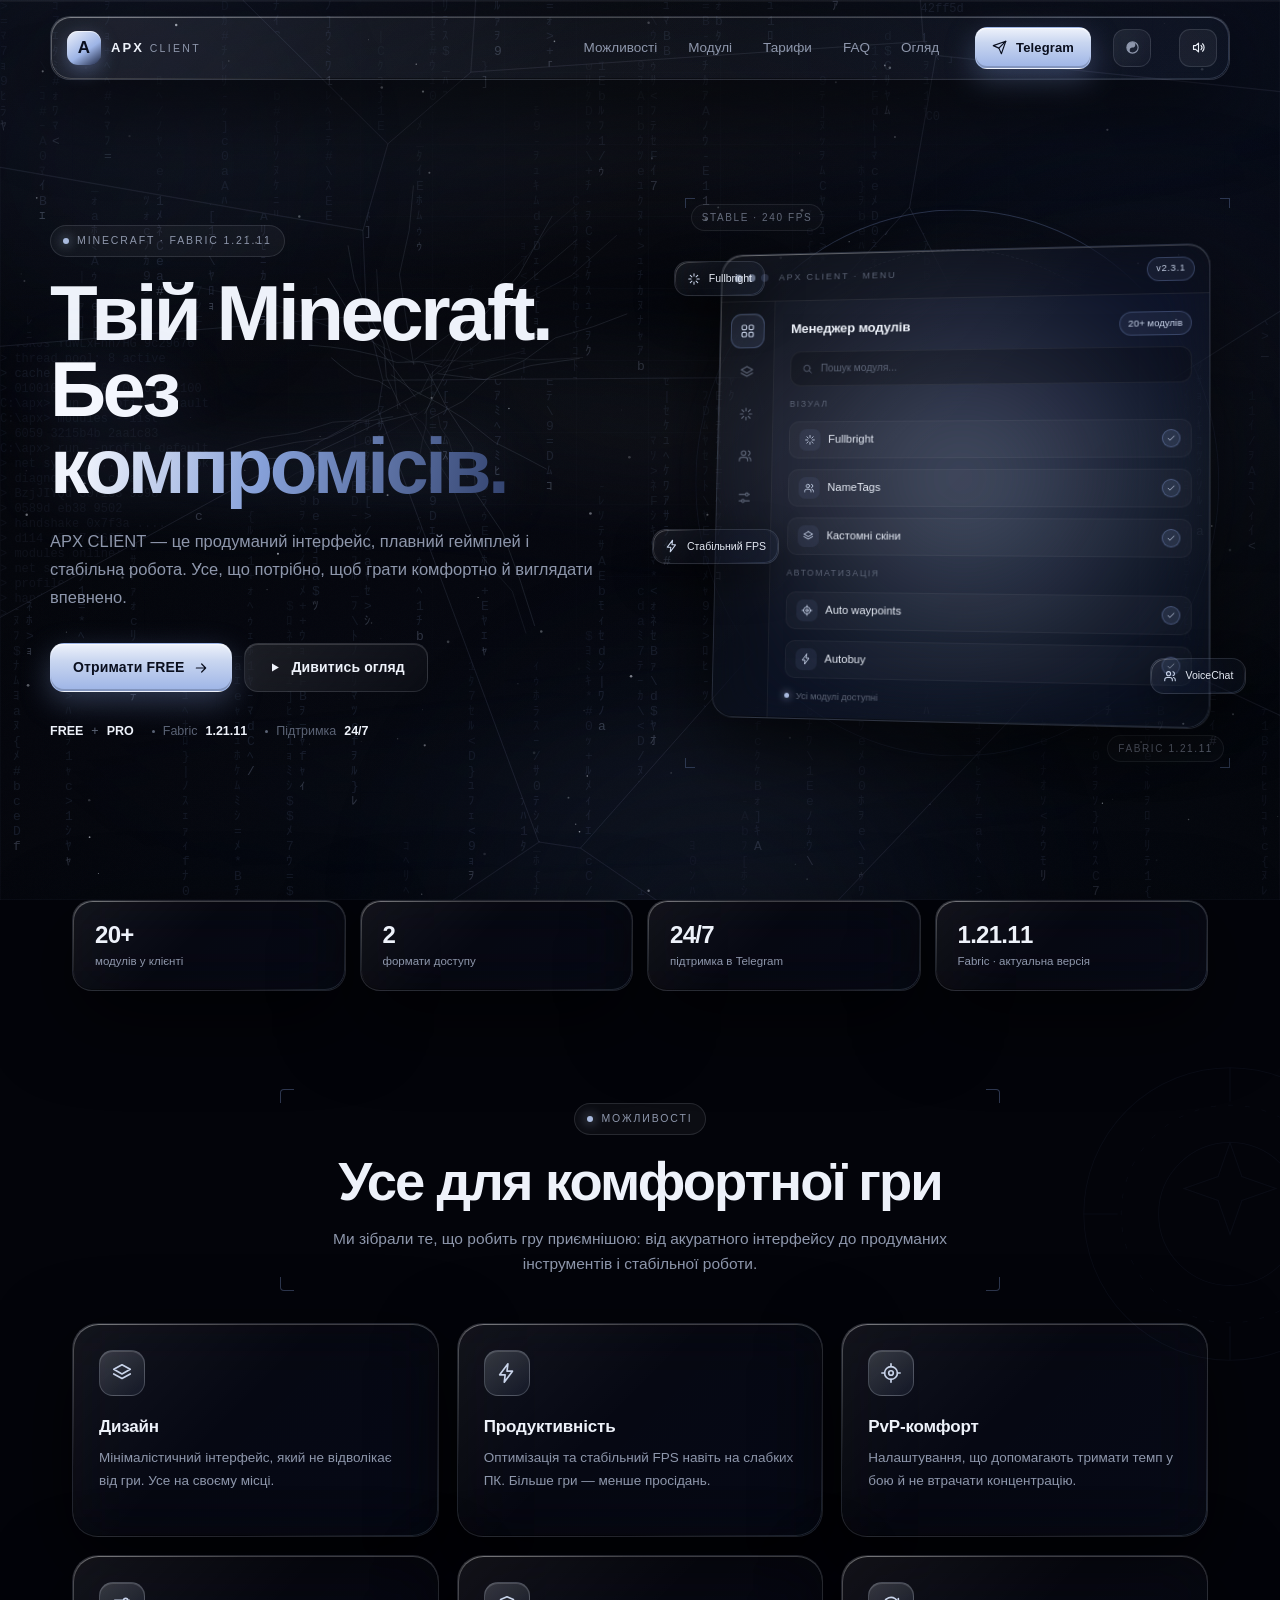
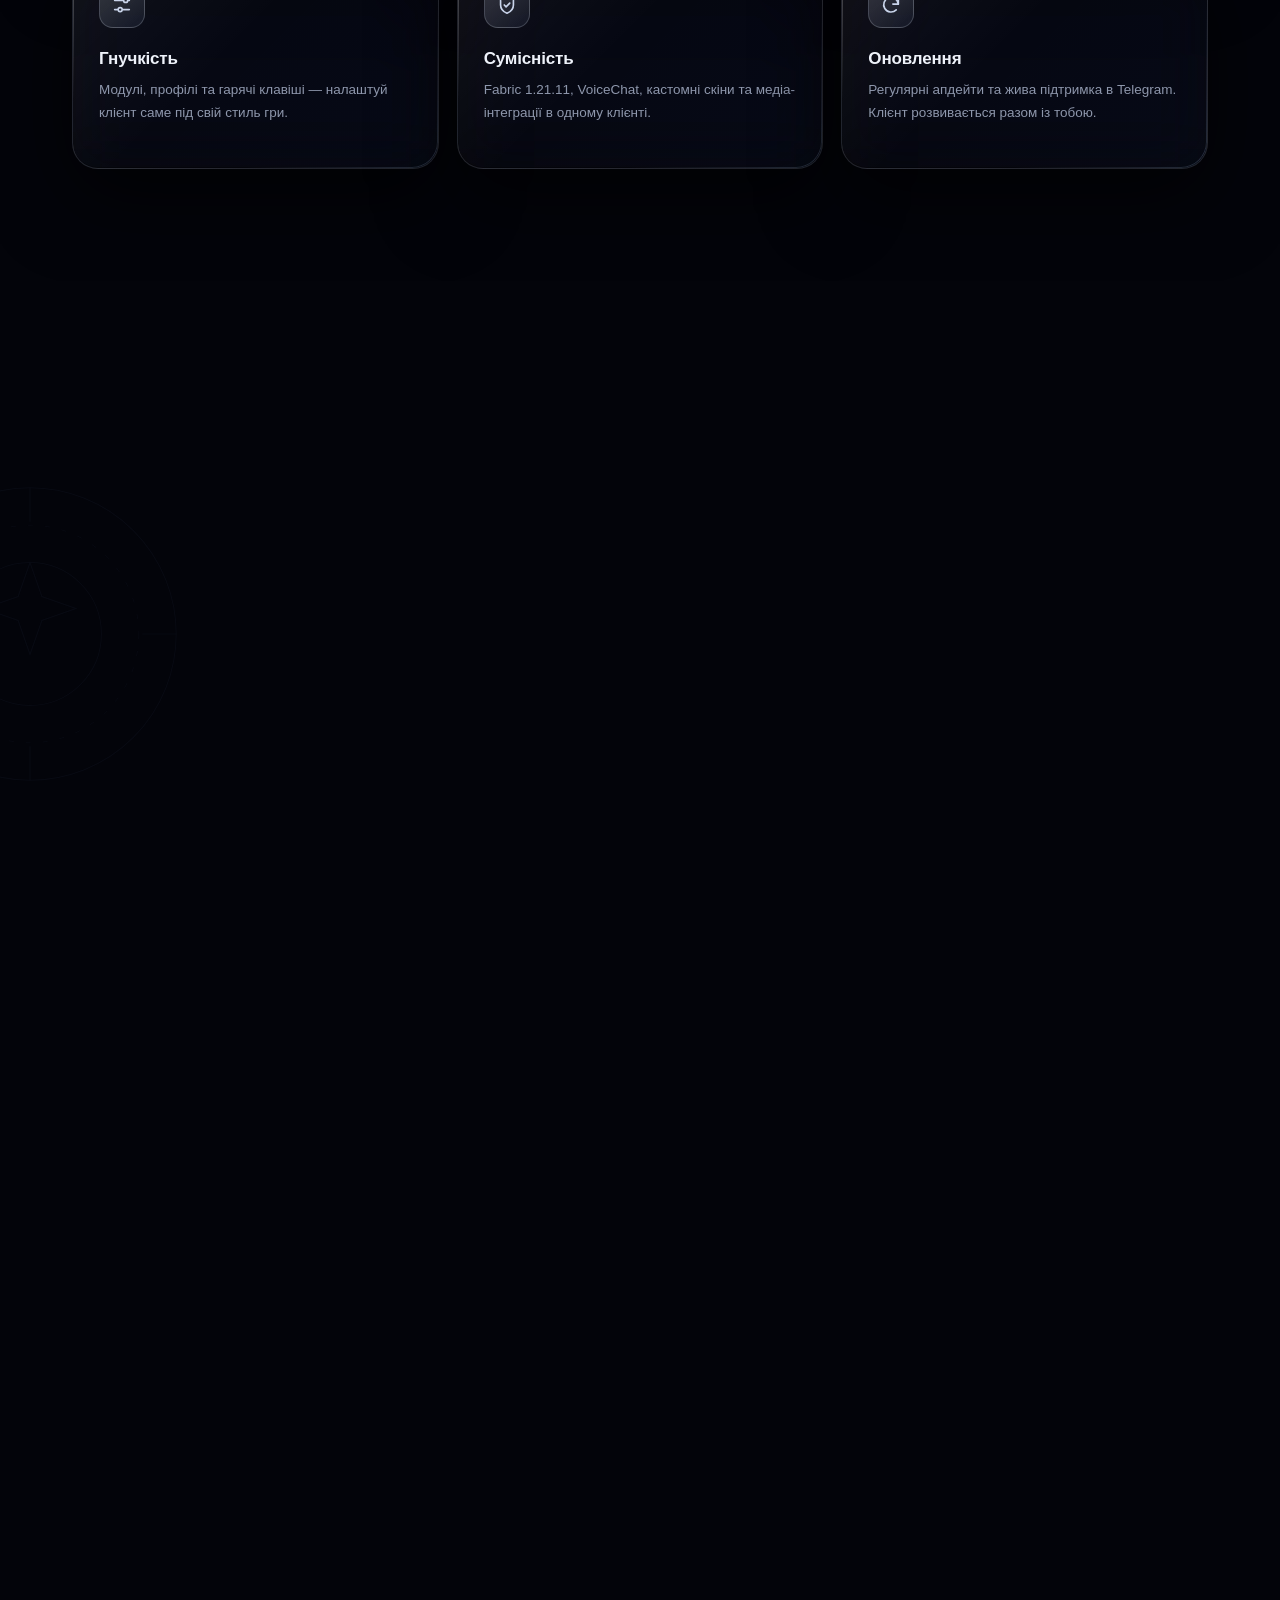
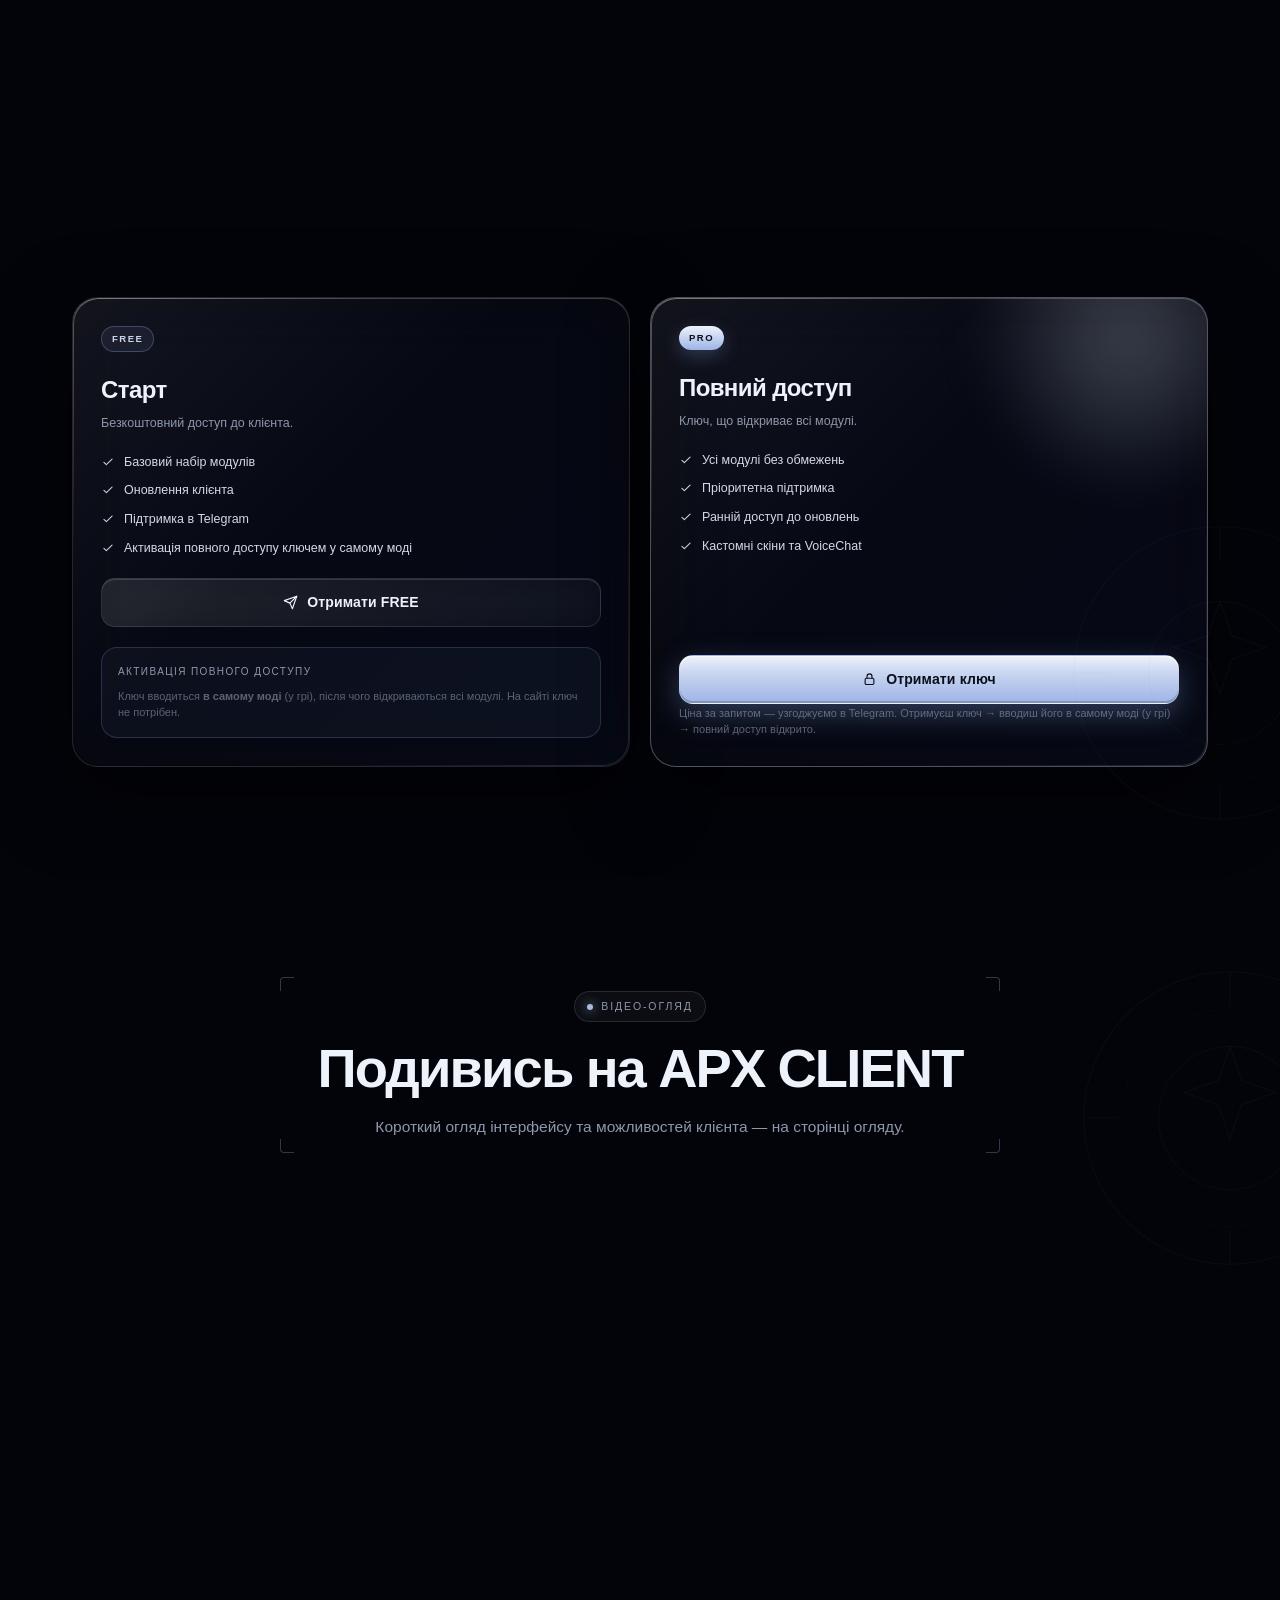
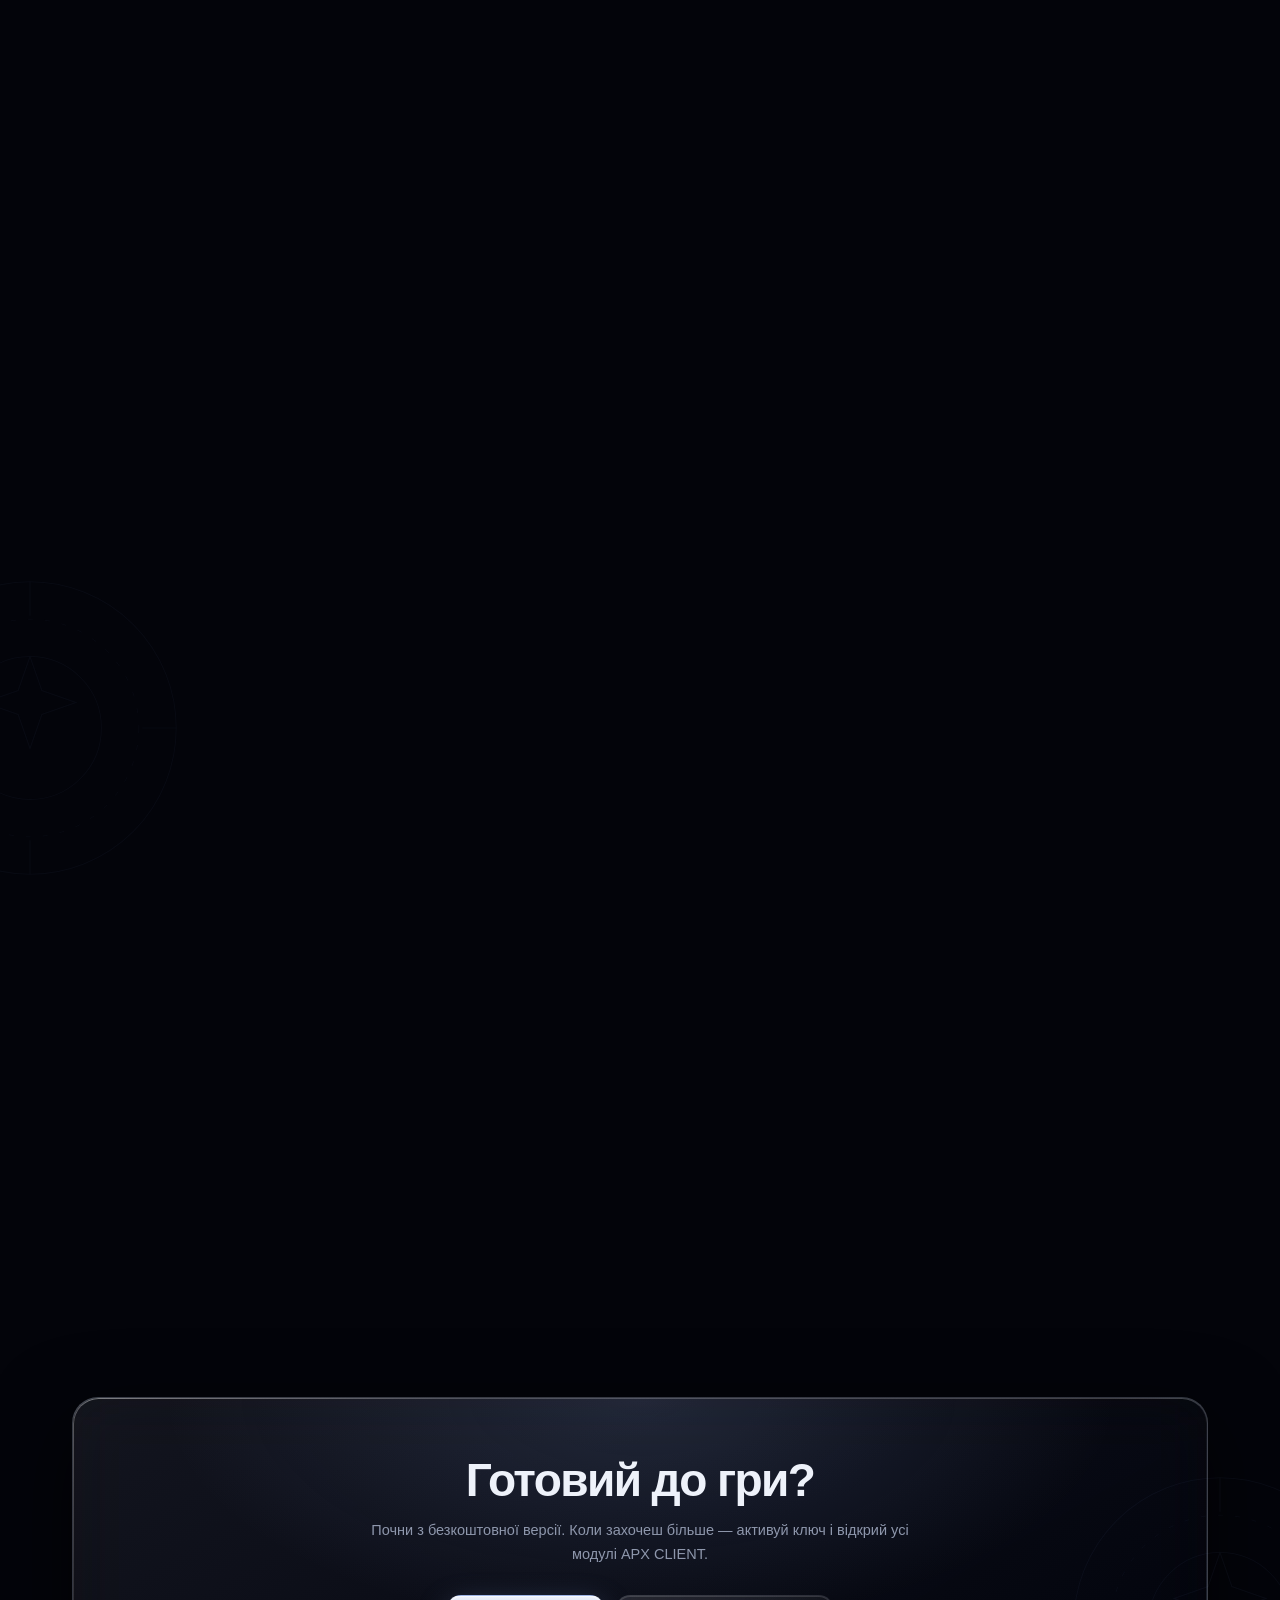
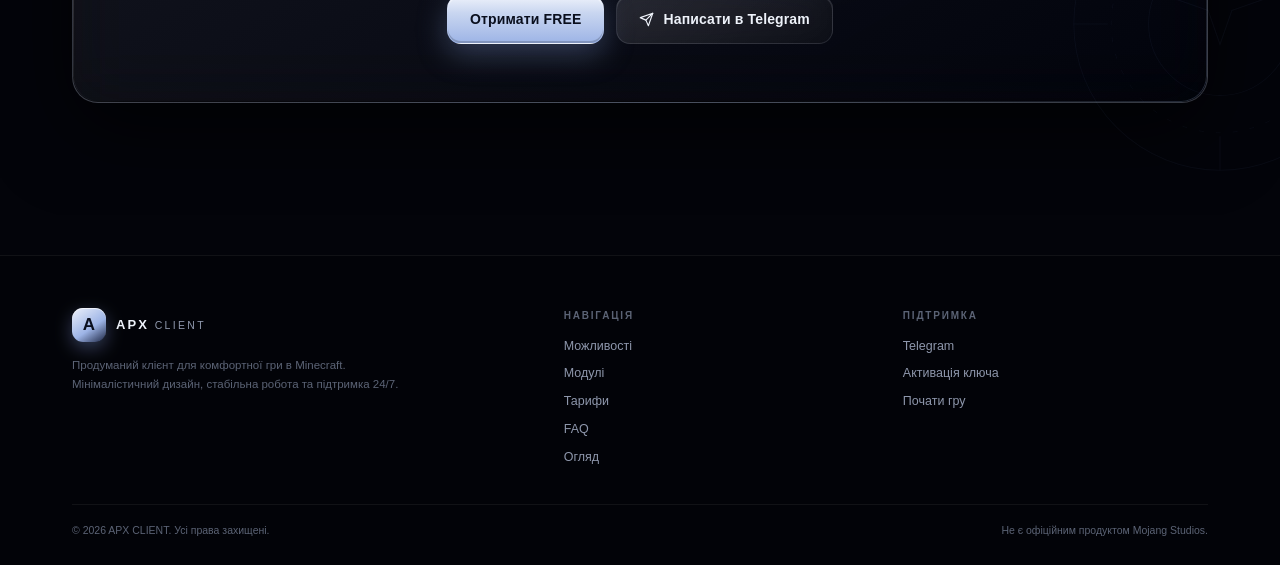
==== commit 89f69ad4: "Modules: live search combined with category tabs, live count, empty state" ====
--- a/index.html
+++ b/index.html
@@ -353,17 +353,22 @@
             <h3>Модулі APX CLIENT</h3>
             <p>Повний набір відкривається після активації ключа — прямо в самому моді.</p>
           </div>
-          <div class="tabs" role="tablist" aria-label="Категорії модулів">
-            <button class="tab active" role="tab" aria-selected="true" data-filter="all">Усі</button>
-            <button class="tab" role="tab" aria-selected="false" data-filter="visual">Візуал</button>
-            <button class="tab" role="tab" aria-selected="false" data-filter="world">Світ</button>
-            <button class="tab" role="tab" aria-selected="false" data-filter="auto">Автоматизація</button>
-            <button class="tab" role="tab" aria-selected="false" data-filter="social">Соціальне</button>
+          <div class="modules-tools">
+            <label class="module-search">
+              <svg class="sicon" width="13" height="13" aria-hidden="true"><use href="#i-search"/></svg>
+              <input type="search" id="moduleSearch" placeholder="Пошук модуля…" aria-label="Пошук модуля" autocomplete="off">
+            </label>
+            <div class="tabs" role="tablist" aria-label="Категорії модулів">
+              <button class="tab active" role="tab" aria-selected="true" data-filter="all">Усі</button>
+              <button class="tab" role="tab" aria-selected="false" data-filter="visual">Візуал</button>
+              <button class="tab" role="tab" aria-selected="false" data-filter="world">Світ</button>
+              <button class="tab" role="tab" aria-selected="false" data-filter="auto">Автоматизація</button>
+              <button class="tab" role="tab" aria-selected="false" data-filter="social">Соціальне</button>
+            </div>
           </div>
         </div>
 
-        <div class="module-grid" id="moduleGrid">
-          <div class="module-group" data-cat="visual">
+        <div class="module-grid" id="moduleGrid">          <div class="module-group" data-cat="visual">
             <h4><i></i> Візуал</h4>
             <div class="module-row"><div><div class="module-name">Fullbright</div><div class="module-desc">Максимальна яскравість світу</div></div><span class="module-check"><svg class="sicon" width="11" height="11"><use href="#i-check"/></svg></span></div>
             <div class="module-row"><div><div class="module-name">NameTags</div><div class="module-desc">Інформація над гравцями</div></div><span class="module-check"><svg class="sicon" width="11" height="11"><use href="#i-check"/></svg></span></div>
@@ -400,7 +405,12 @@
           </div>
         </div>
 
-        <div class="modules-foot"><i></i> 20 модулів · ключ вводиться в самому моді</div>
+        <div class="modules-empty" id="modulesEmpty" hidden>
+          <svg class="sicon" width="20" height="20" aria-hidden="true"><use href="#i-search"/></svg>
+          <p>Нічого не знайдено. Спробуй інший запит або категорію.</p>
+        </div>
+
+        <div class="modules-foot"><i></i> <span id="moduleCount">20</span> модулів · ключ вводиться в самому моді</div>
       </div>
     </div>
   </section>
@@ -1576,9 +1586,42 @@
     burger.setAttribute('aria-expanded', 'false');
   }));
 
-  /* ---------- module tabs ---------- */
+  /* ---------- module tabs + live search ---------- */
   const tabs = $$('.tab');
   const groups = $$('.module-group');
+  const rows = $$('.module-row');
+  const searchInput = $('#moduleSearch');
+  const emptyState = $('#modulesEmpty');
+  const countEl = $('#moduleCount');
+  let activeFilter = 'all';
+
+  function applyModuleFilter() {
+    const q = (searchInput ? searchInput.value : '').trim().toLowerCase();
+
+    // 1) text match — store the result on a data flag, not on `hidden` yet
+    rows.forEach(row => {
+      const name = (row.querySelector('.module-name') || {}).textContent || '';
+      const desc = (row.querySelector('.module-desc') || {}).textContent || '';
+      const match = !q || (name + ' ' + desc).toLowerCase().includes(q);
+      row.dataset.match = match ? '1' : '0';
+      row.classList.toggle('is-hit', !!q && match);
+    });
+
+    // 2) combine text match with the active category, then apply
+    groups.forEach(group => {
+      const catOk = activeFilter === 'all' || group.dataset.cat === activeFilter;
+      const groupRows = [...group.querySelectorAll('.module-row')];
+      groupRows.forEach(r => { r.hidden = !(catOk && r.dataset.match === '1'); });
+      const visible = groupRows.filter(r => !r.hidden).length;
+      group.hidden = !catOk || visible === 0;
+    });
+
+    const shown = rows.filter(r => !r.hidden).length;
+    if (countEl) countEl.textContent = shown;
+    if (emptyState) emptyState.hidden = shown !== 0;
+    if (shown === 0) rows.forEach(r => r.classList.remove('is-hit'));
+  }
+
   tabs.forEach(tab => tab.addEventListener('click', () => {
     tabs.forEach(t => {
       t.classList.remove('active');
@@ -1586,11 +1629,17 @@
     });
     tab.classList.add('active');
     tab.setAttribute('aria-selected', 'true');
-    const filter = tab.dataset.filter;
-    groups.forEach(group => {
-      group.hidden = filter !== 'all' && group.dataset.cat !== filter;
+    activeFilter = tab.dataset.filter;
+    applyModuleFilter();
+  }));
+
+  if (searchInput) {
+    searchInput.addEventListener('input', applyModuleFilter);
+    searchInput.addEventListener('keydown', e => {
+      if (e.key === 'Escape') { searchInput.value = ''; applyModuleFilter(); }
     });
-  }));
+  }
+  applyModuleFilter();
 
   /* ---------- activation key (вводиться в самому моді) ---------- */
 
--- a/style.css
+++ b/style.css
@@ -1041,6 +1041,30 @@
 }
 .modules-head h3{font-size:18px;font-weight:600;letter-spacing:-.01em;margin-bottom:4px;}
 .modules-head p{color:var(--muted);font-size:12.5px;}
+.modules-tools{display:flex;flex-direction:column;gap:10px;align-items:flex-end;}
+.module-search{
+  display:flex;align-items:center;gap:8px;
+  width:230px;max-width:100%;padding:8px 12px;border-radius:11px;
+  border:1px solid var(--stroke);background:rgba(255,255,255,.03);
+  color:var(--muted);
+  transition:border-color .25s var(--ease),background .25s var(--ease);
+}
+.module-search:focus-within{border-color:rgba(var(--accent-rgb),.5);background:rgba(var(--accent-rgb),.06);}
+.module-search input{
+  flex:1;min-width:0;border:0;outline:0;background:transparent;
+  color:var(--text);font-size:12.5px;font-family:inherit;
+}
+.module-search input::placeholder{color:var(--muted-2);}
+.module-search input::-webkit-search-cancel-button{-webkit-appearance:none;}
+.module-row[hidden]{display:none;}
+.module-row.is-hit .module-name{color:var(--accent-soft);}
+.modules-empty{
+  display:flex;flex-direction:column;align-items:center;gap:10px;
+  padding:34px 18px;text-align:center;color:var(--muted-2);
+}
+.modules-empty[hidden]{display:none;}
+.modules-empty p{font-size:13px;}
+
 .tabs{display:flex;gap:6px;flex-wrap:wrap;}
 .tab{
   padding:8px 12px;border-radius:10px;border:1px solid var(--stroke);
@@ -1531,3 +1555,9 @@
 .hud-tag-a{top:6px;left:6px;}
 .hud-tag-b{bottom:6px;right:6px;}
 @media (max-width:980px){ .hud{display:none;} }
+
+@media (max-width:760px){
+  .modules-tools{align-items:stretch;width:100%;}
+  .module-search{width:100%;}
+  .tabs{justify-content:flex-start;}
+}
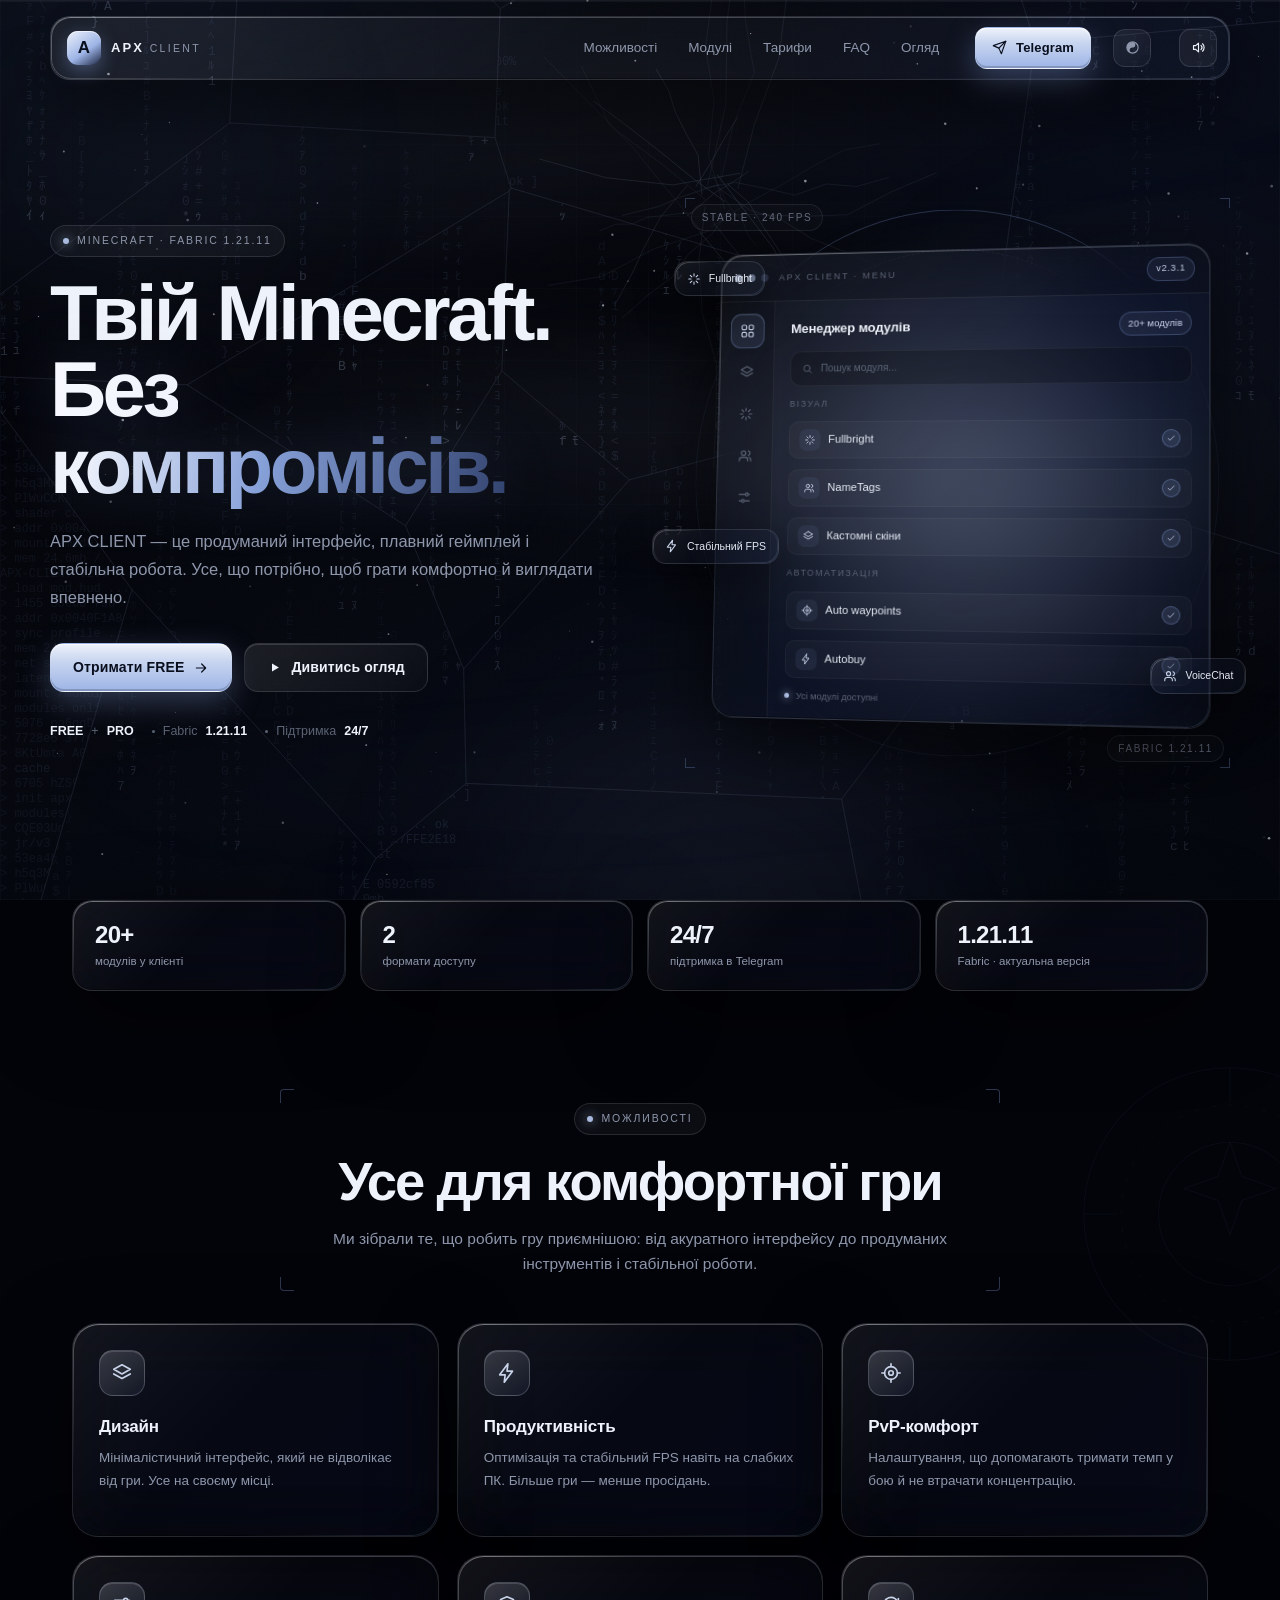
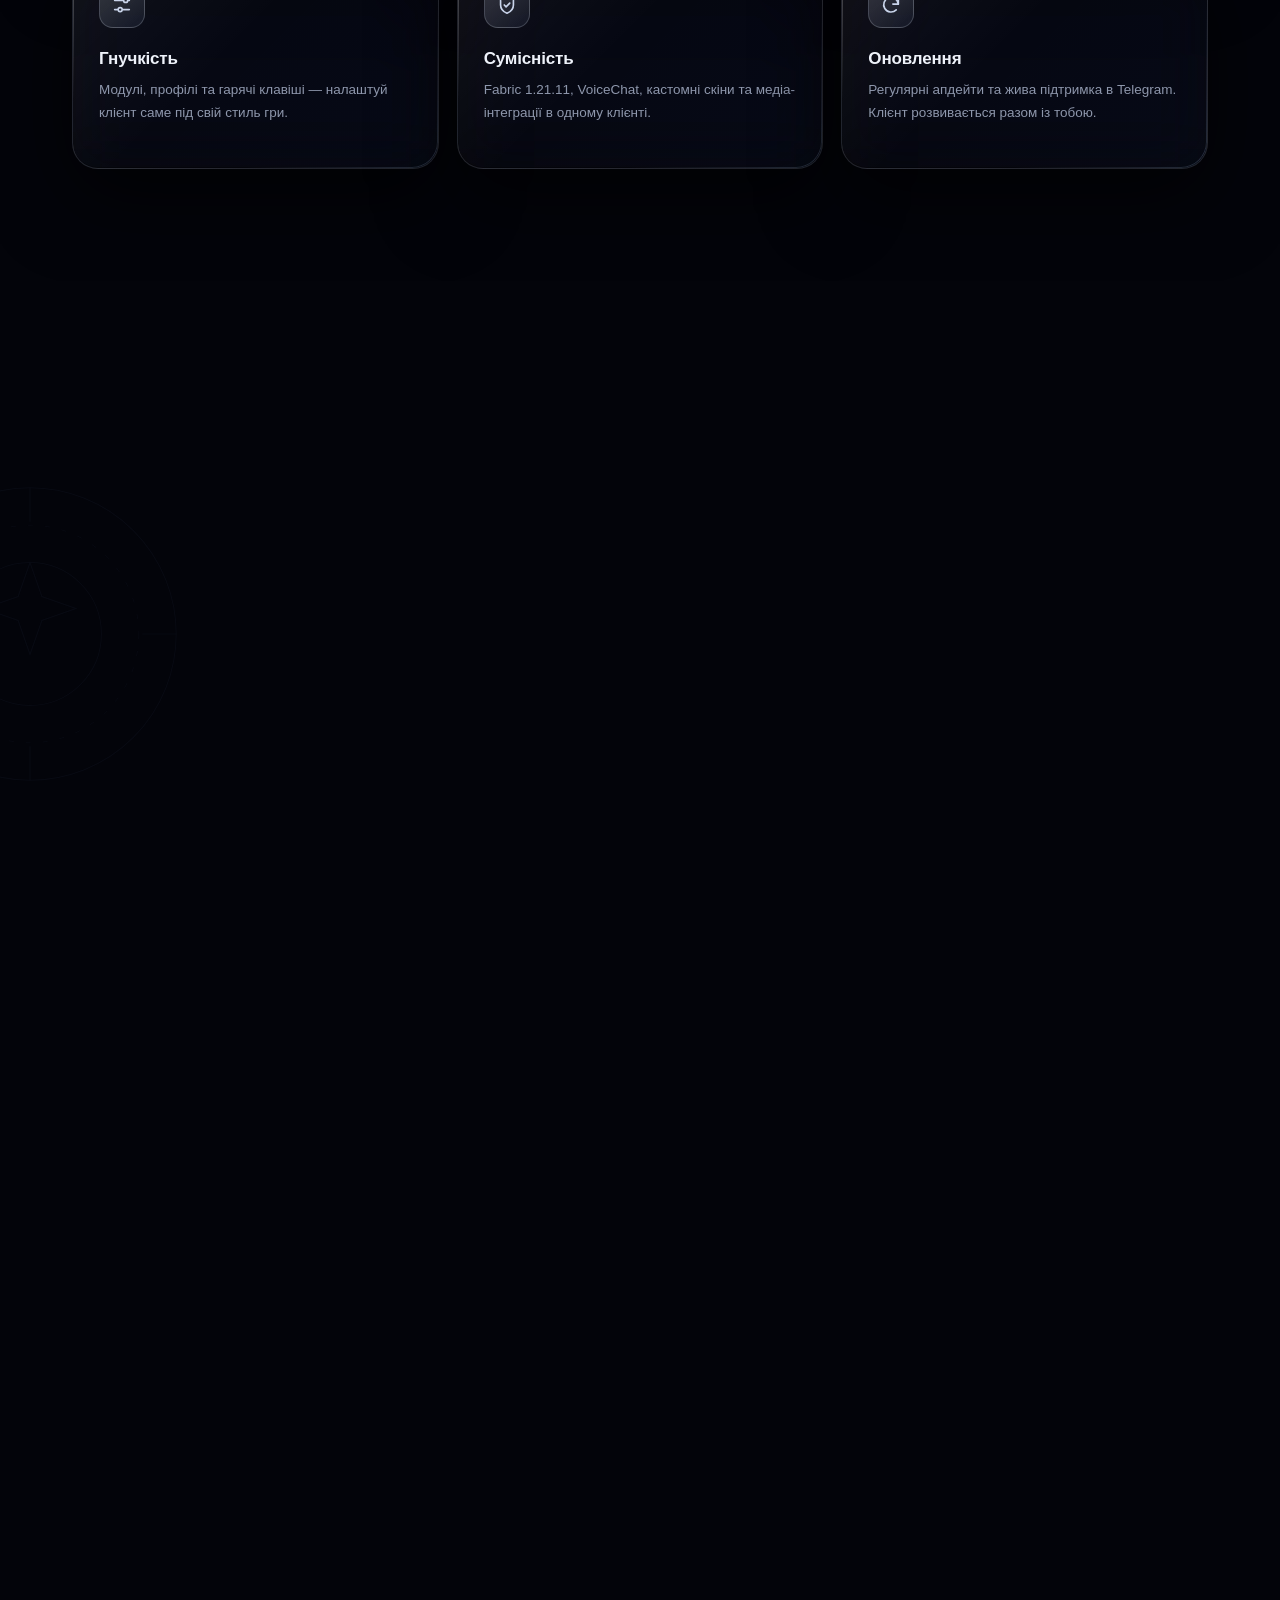
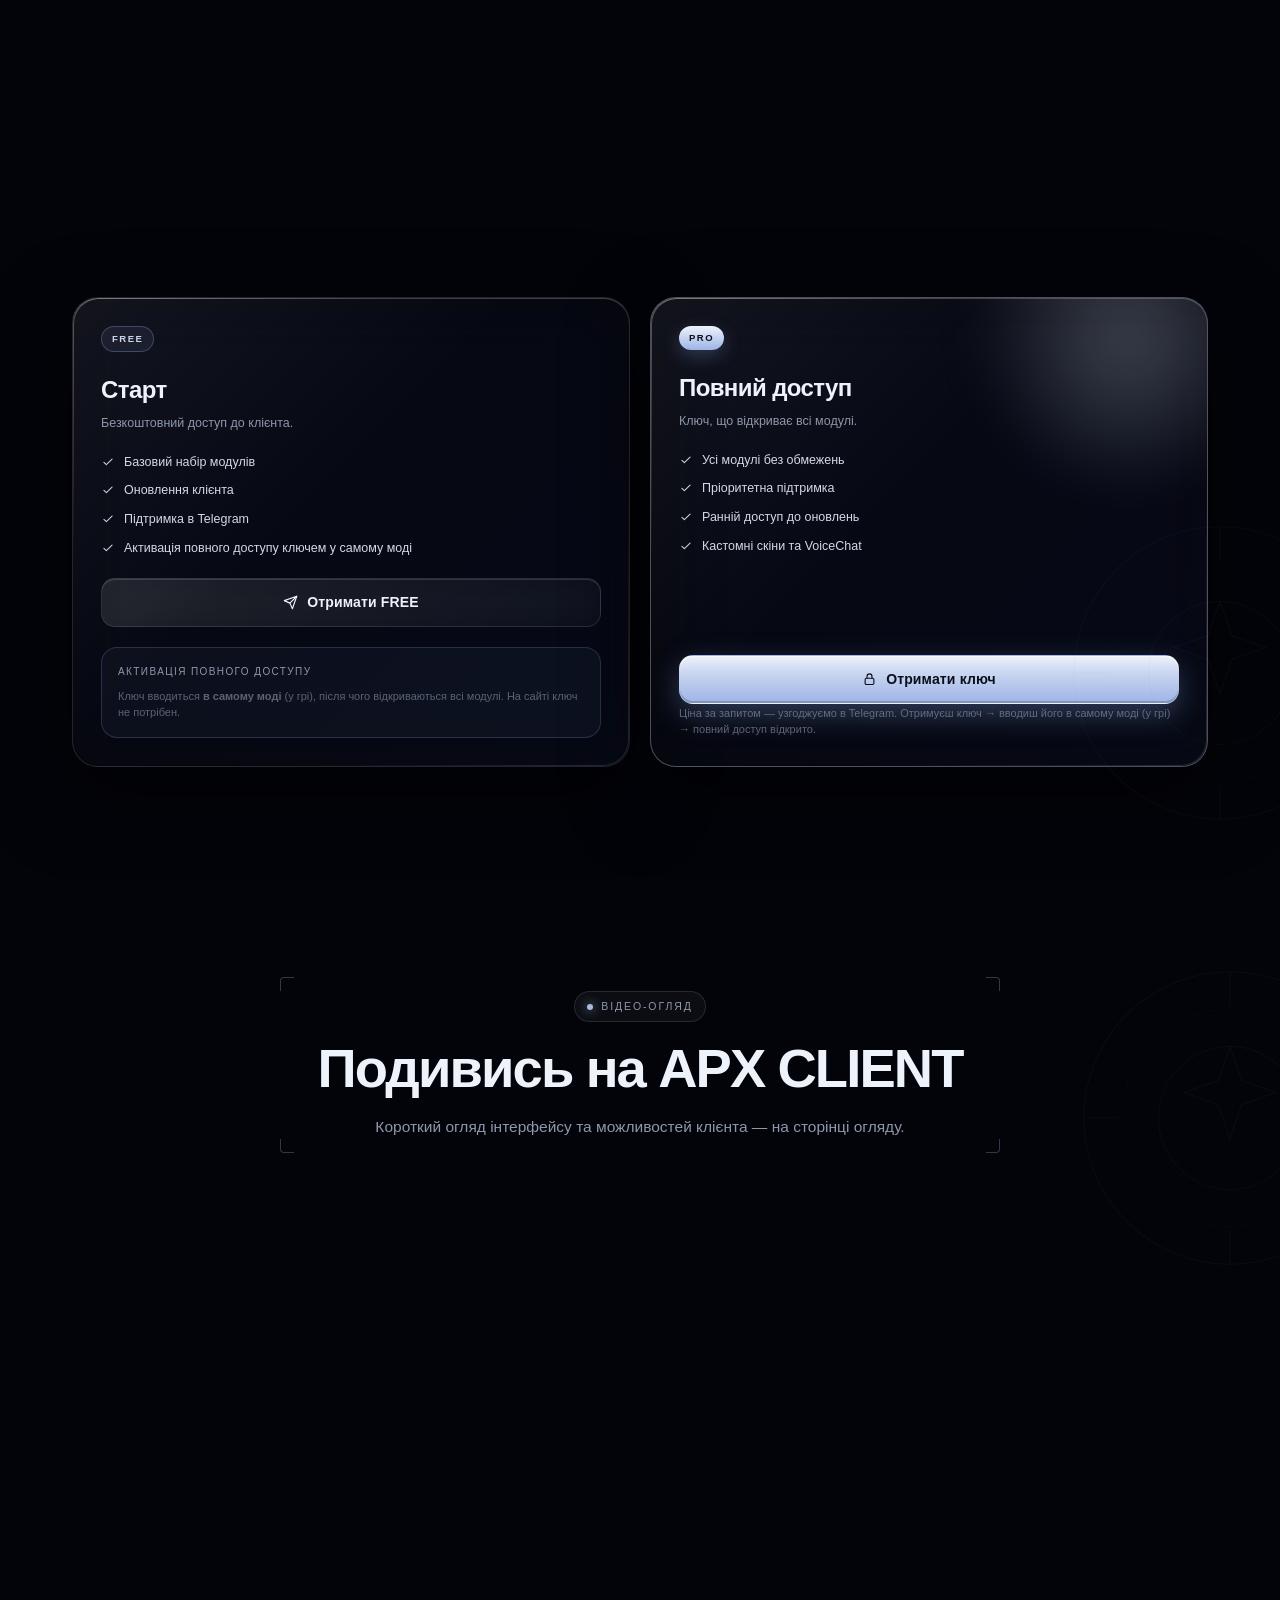
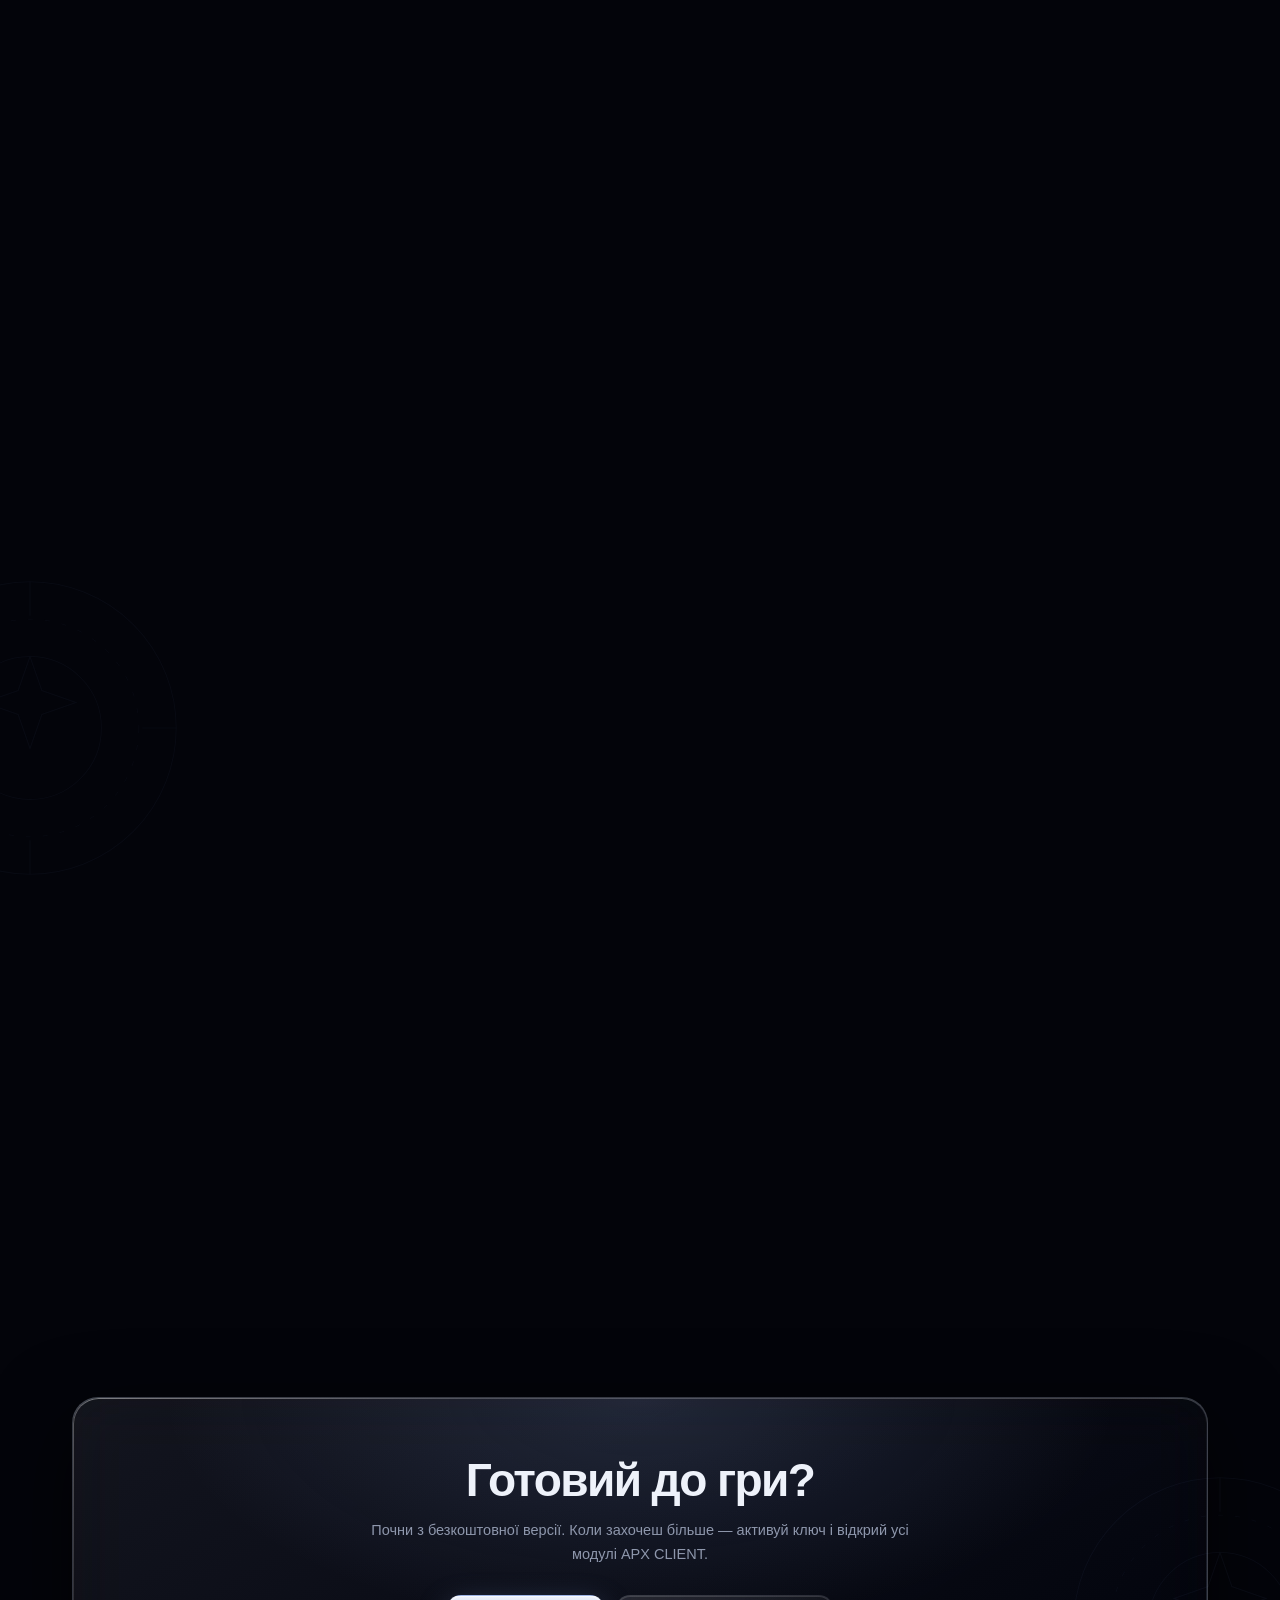
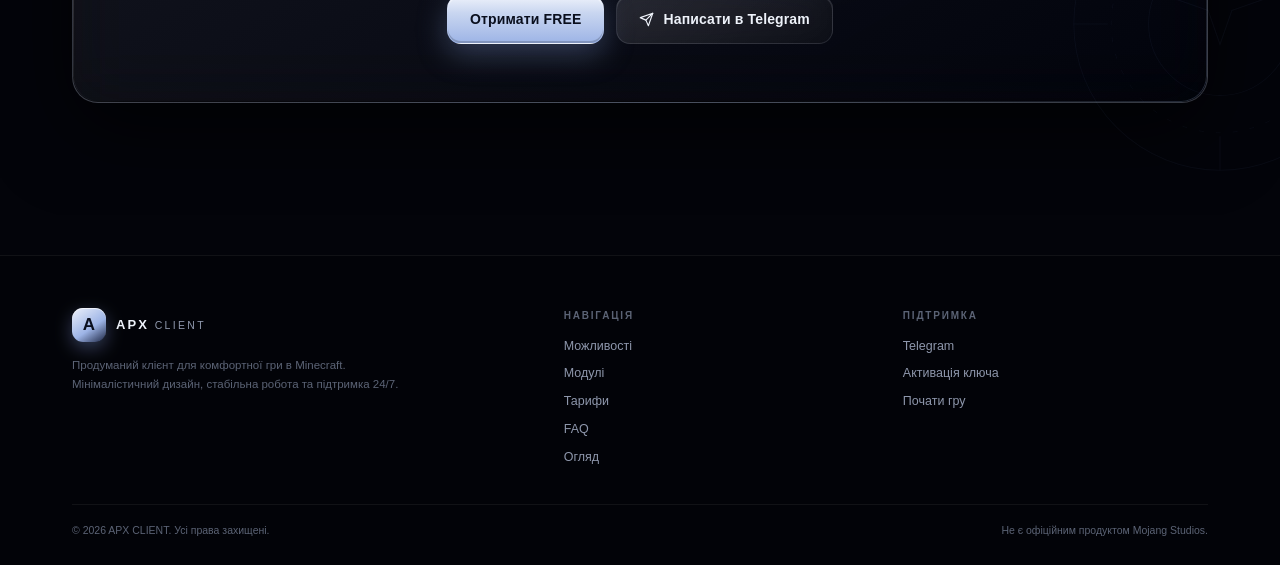
==== commit b5da0fbd: "Modal: 3-step explainer, keyboard focus trap, refined a11y" ====
--- a/index.html
+++ b/index.html
@@ -628,6 +628,11 @@
       <button class="modal-close" type="button" data-close aria-label="Закрити">✕</button>
     </div>
     <p class="modal-sub">Обери спосіб оплати — і ми надішлемо ключ у Telegram. Ціну узгоджуємо індивідуально.</p>
+    <ol class="modal-steps">
+      <li><span>1</span> Обери спосіб оплати нижче</li>
+      <li><span>2</span> Напиши нам у Telegram і заверши оплату</li>
+      <li><span>3</span> Отримай ключ і введи його <b>в самому моді</b></li>
+    </ol>
     <div class="pay-list">
       <button class="pay" type="button" data-pay="USDT / Crypto"><span>USDT / Crypto</span><span>→</span></button>
       <button class="pay" type="button" data-pay="Monobank"><span>Monobank (UAH)</span><span>→</span></button>
@@ -1666,7 +1671,22 @@
   $('#buyPro').addEventListener('click', openModal);
   $$('[data-close]', modal).forEach(el => el.addEventListener('click', closeModal));
   document.addEventListener('keydown', event => {
-    if (event.key === 'Escape' && modal.classList.contains('open')) closeModal();
+    if (!modal.classList.contains('open')) return;
+    if (event.key === 'Escape') { closeModal(); return; }
+    // keep keyboard focus inside the dialog while it is open
+    if (event.key !== 'Tab') return;
+    const focusables = $$('button, a[href], input, select, textarea, [tabindex]:not([tabindex="-1"])', modal)
+      .filter(el => !el.disabled && el.offsetParent !== null);
+    if (!focusables.length) return;
+    const first = focusables[0];
+    const last = focusables[focusables.length - 1];
+    if (event.shiftKey && document.activeElement === first) {
+      event.preventDefault();
+      last.focus();
+    } else if (!event.shiftKey && document.activeElement === last) {
+      event.preventDefault();
+      first.focus();
+    }
   });
 
   $$('.pay').forEach(button => button.addEventListener('click', () => {
--- a/style.css
+++ b/style.css
@@ -1561,3 +1561,22 @@
   .module-search{width:100%;}
   .tabs{justify-content:flex-start;}
 }
+
+/* ---- modal step list ---- */
+.modal-steps{
+  list-style:none;counter-reset:s;
+  display:flex;flex-direction:column;gap:8px;
+  margin:0 0 16px;padding:0;
+}
+.modal-steps li{
+  display:flex;align-items:center;gap:11px;
+  font-size:13px;color:var(--muted);
+}
+.modal-steps li span{
+  flex:0 0 auto;width:22px;height:22px;border-radius:50%;
+  display:grid;place-items:center;
+  font-size:11px;font-weight:700;color:var(--accent-soft);
+  background:rgba(var(--accent-rgb),.14);
+  border:1px solid rgba(var(--accent-rgb),.36);
+}
+.modal-steps li b{color:var(--accent-soft);font-weight:600;}
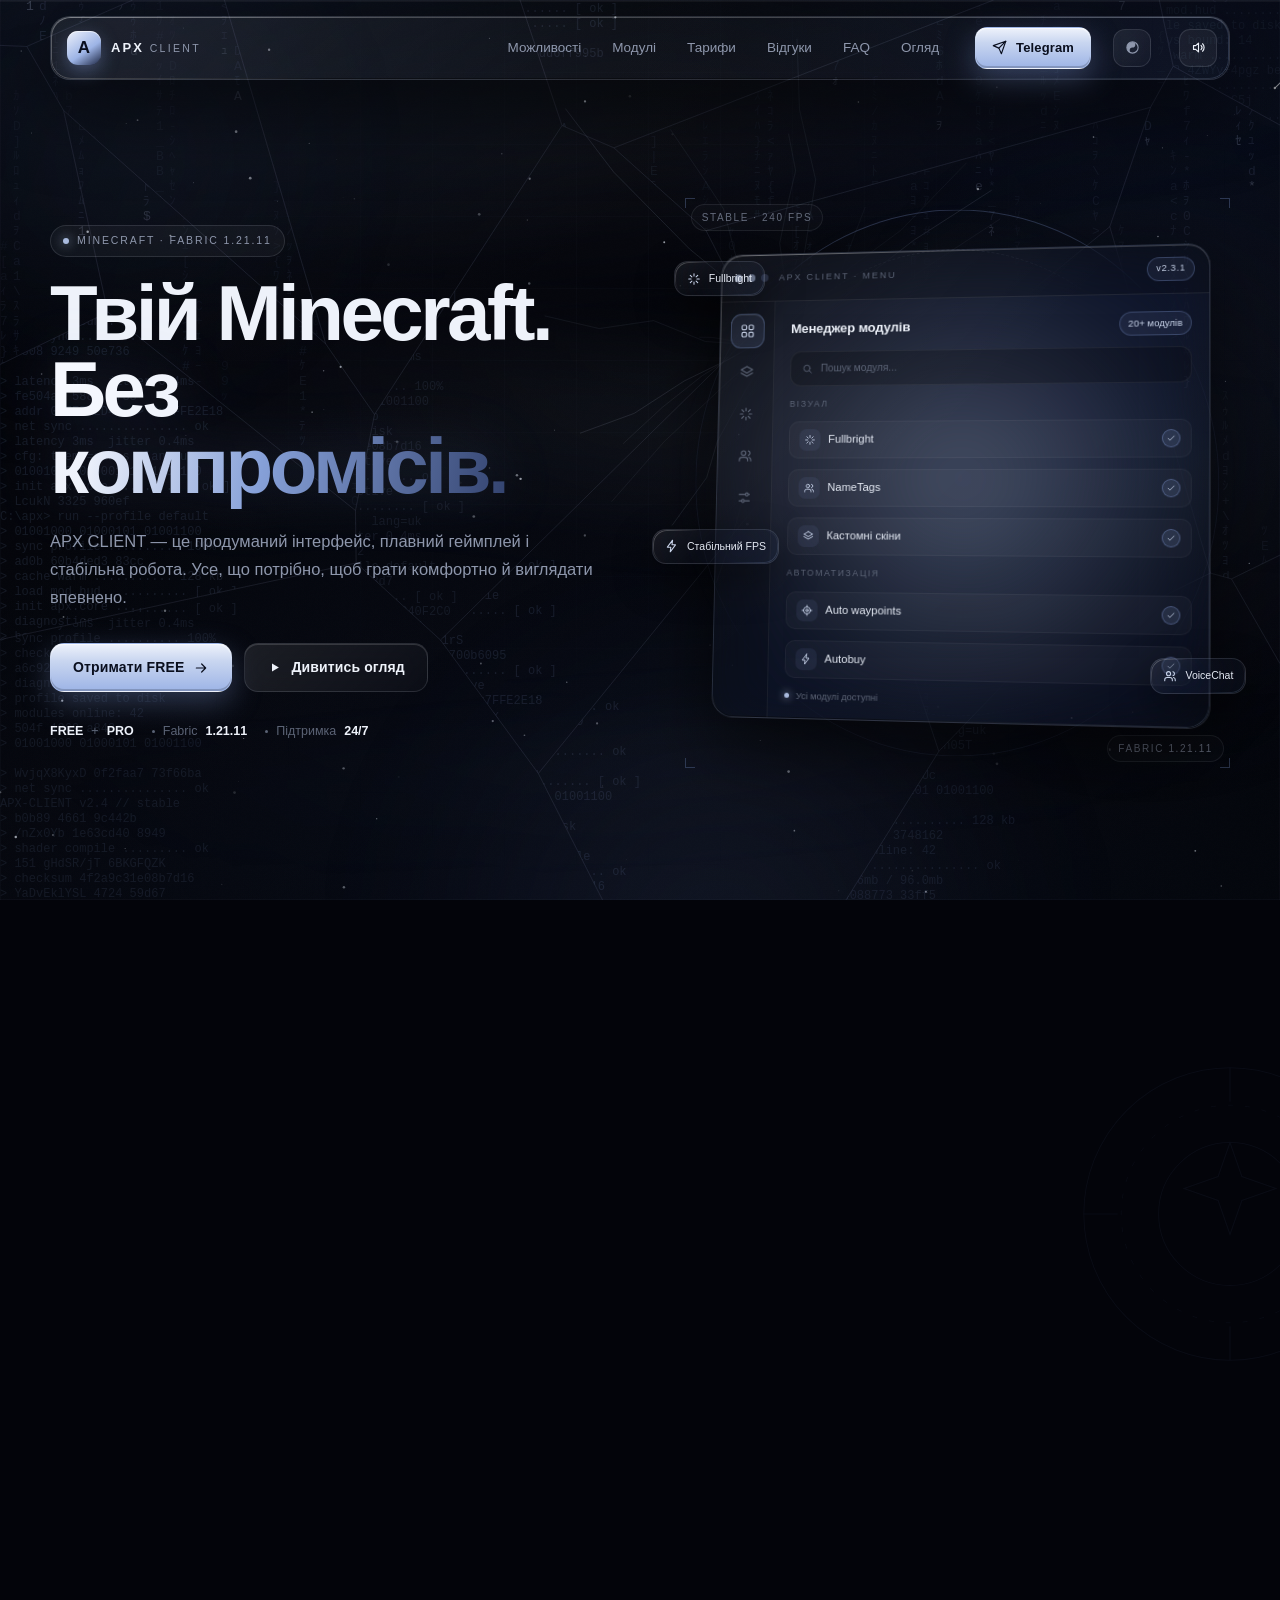
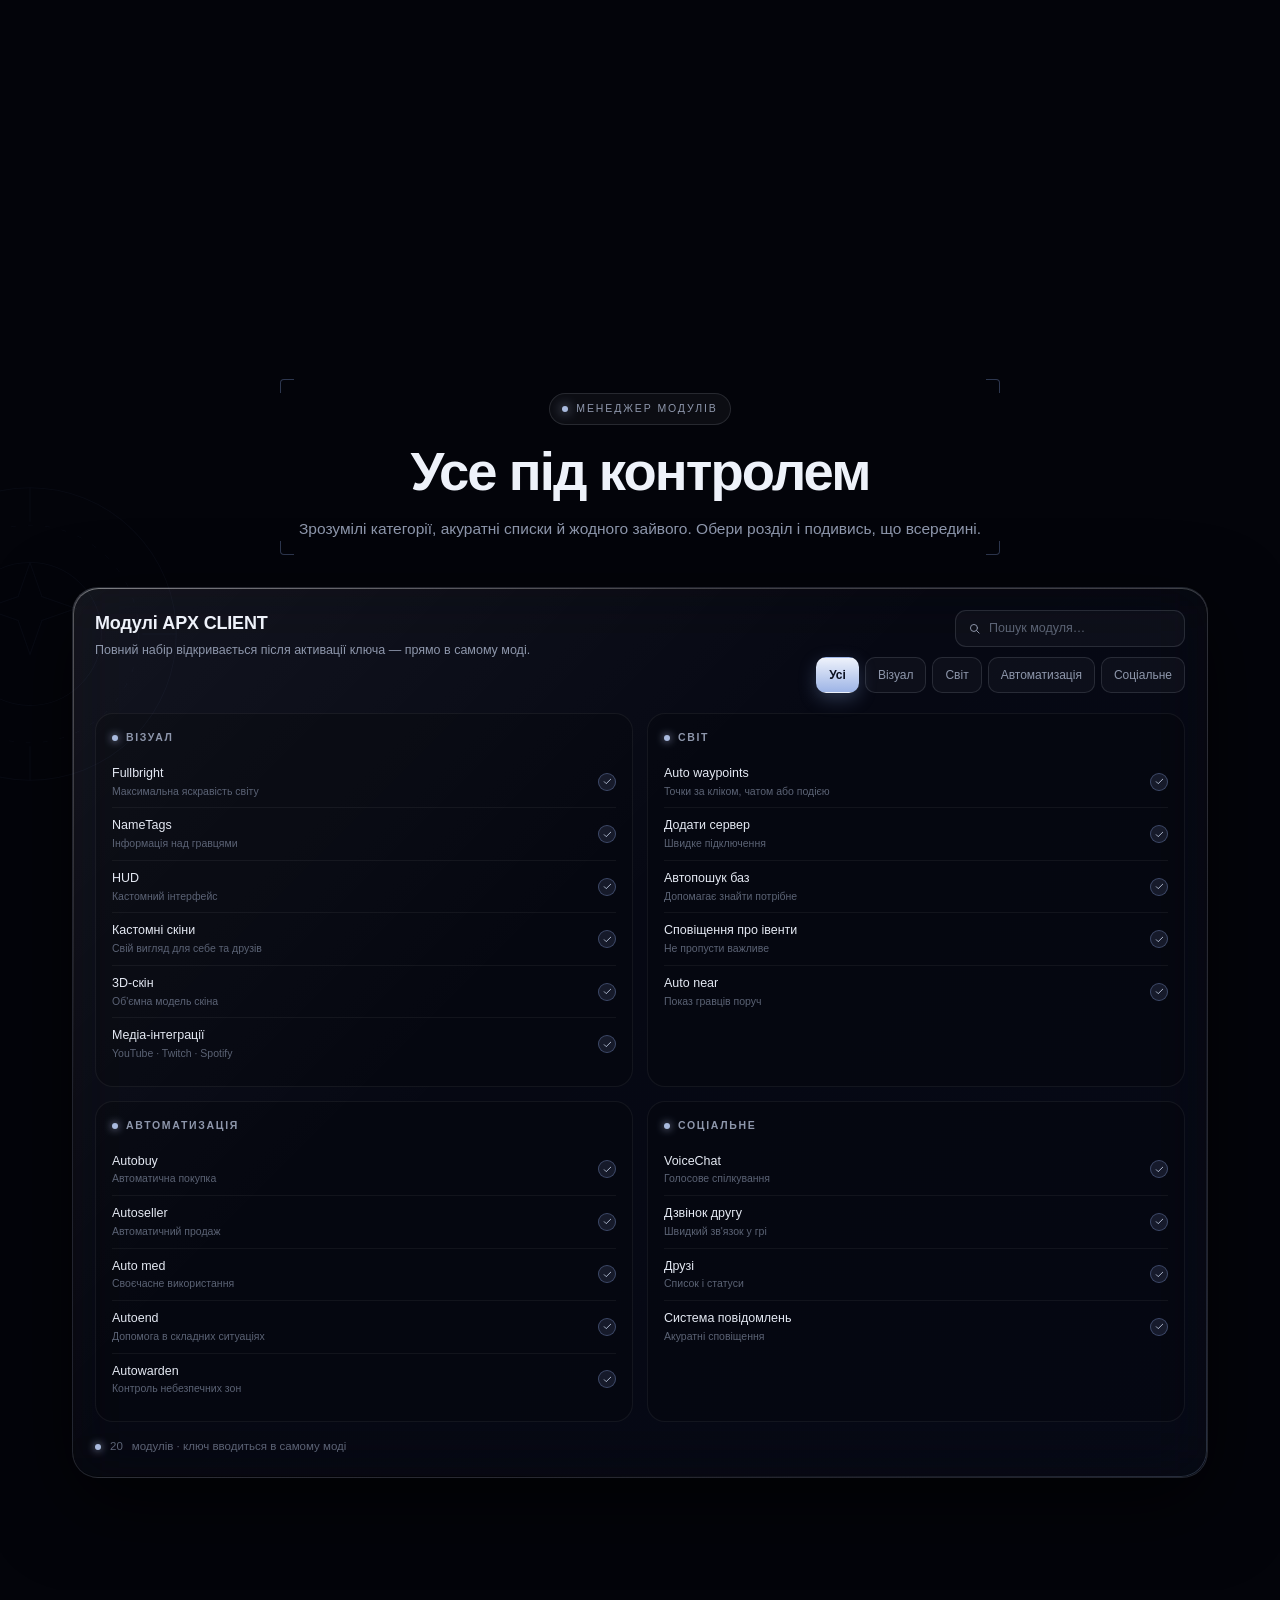
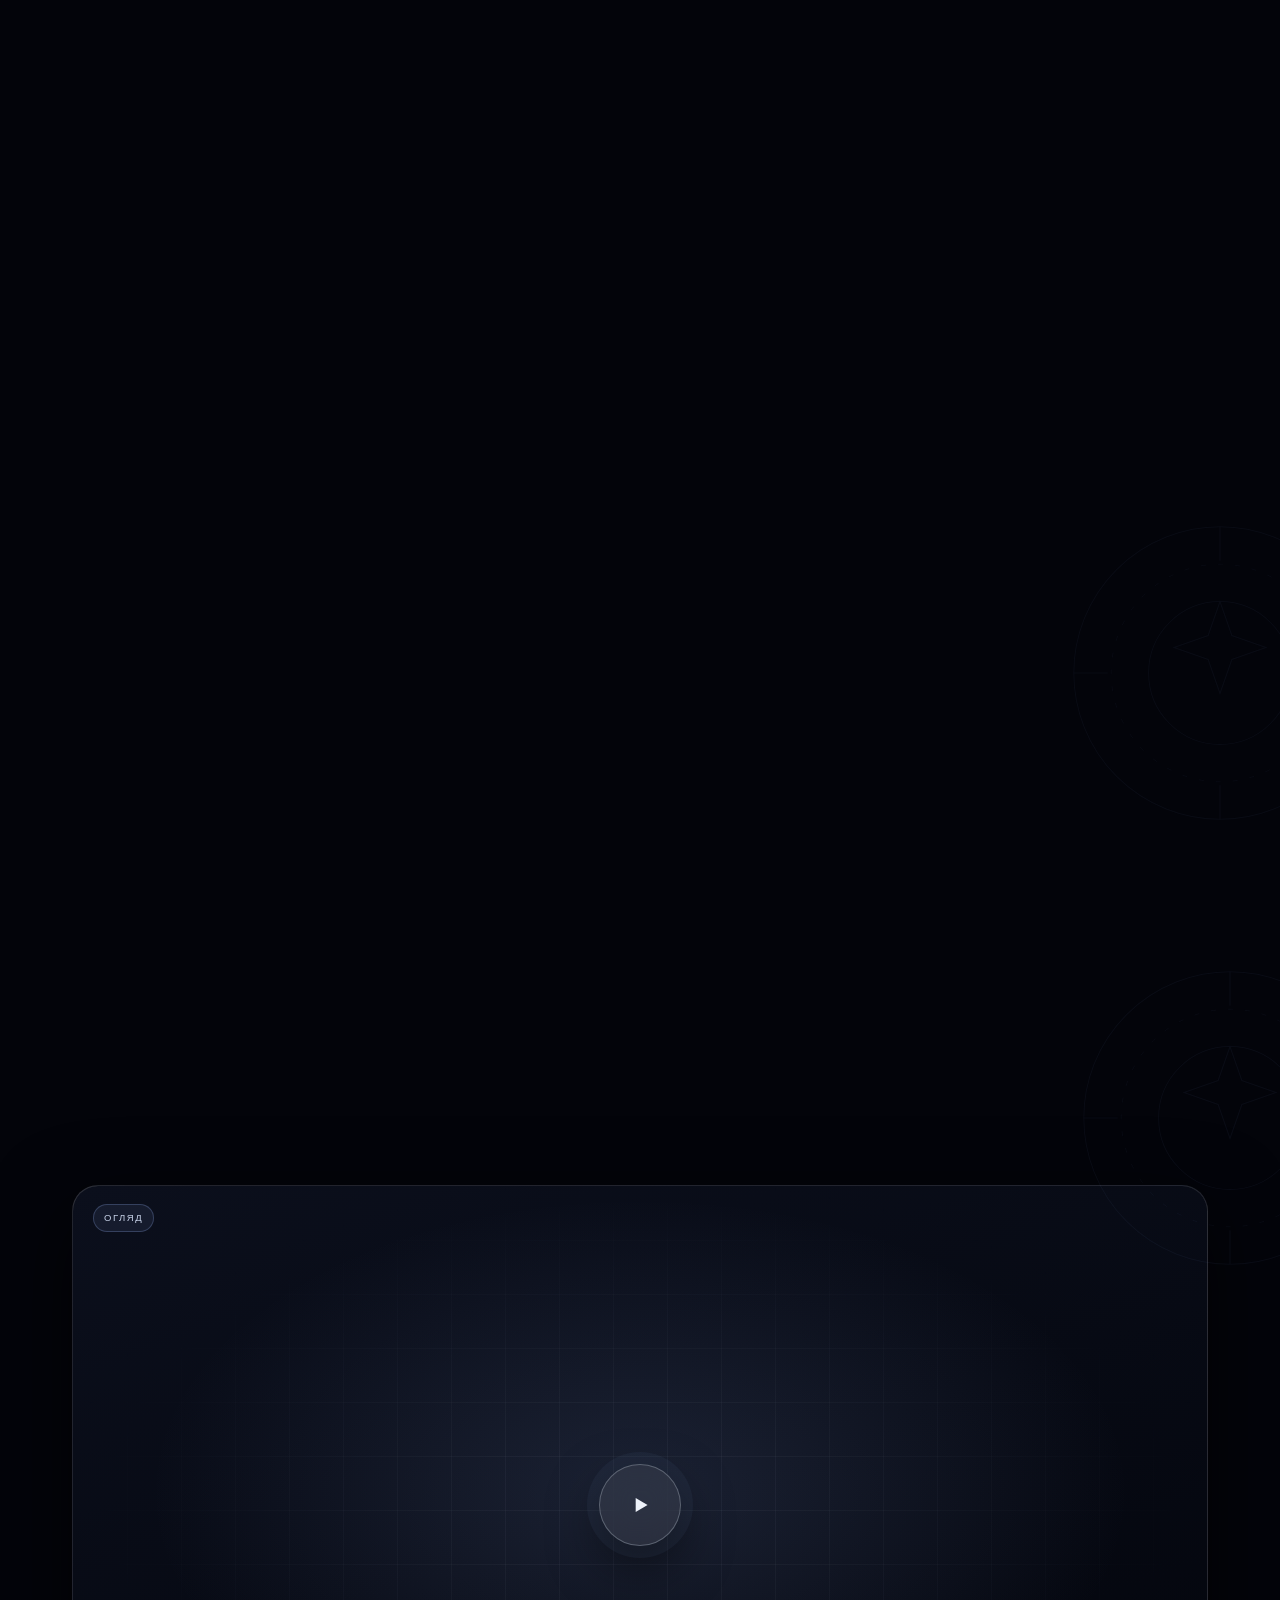
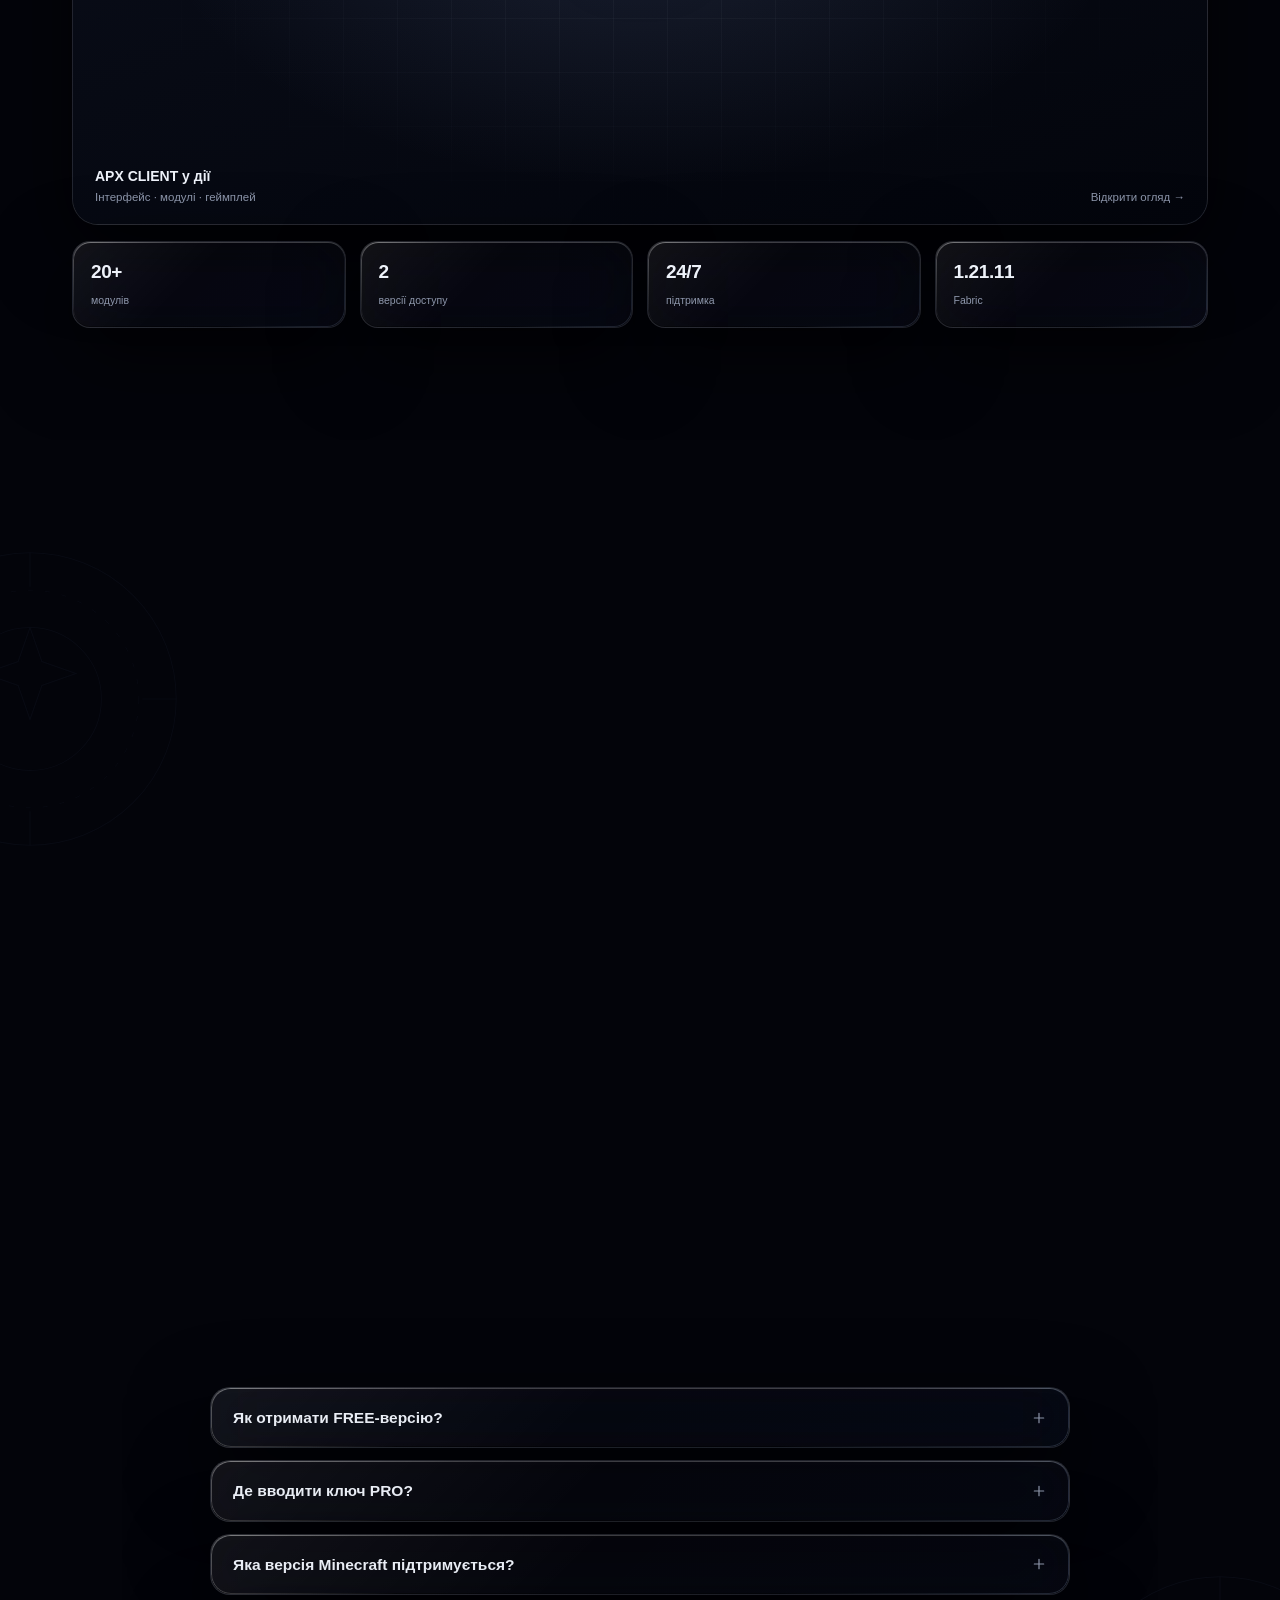
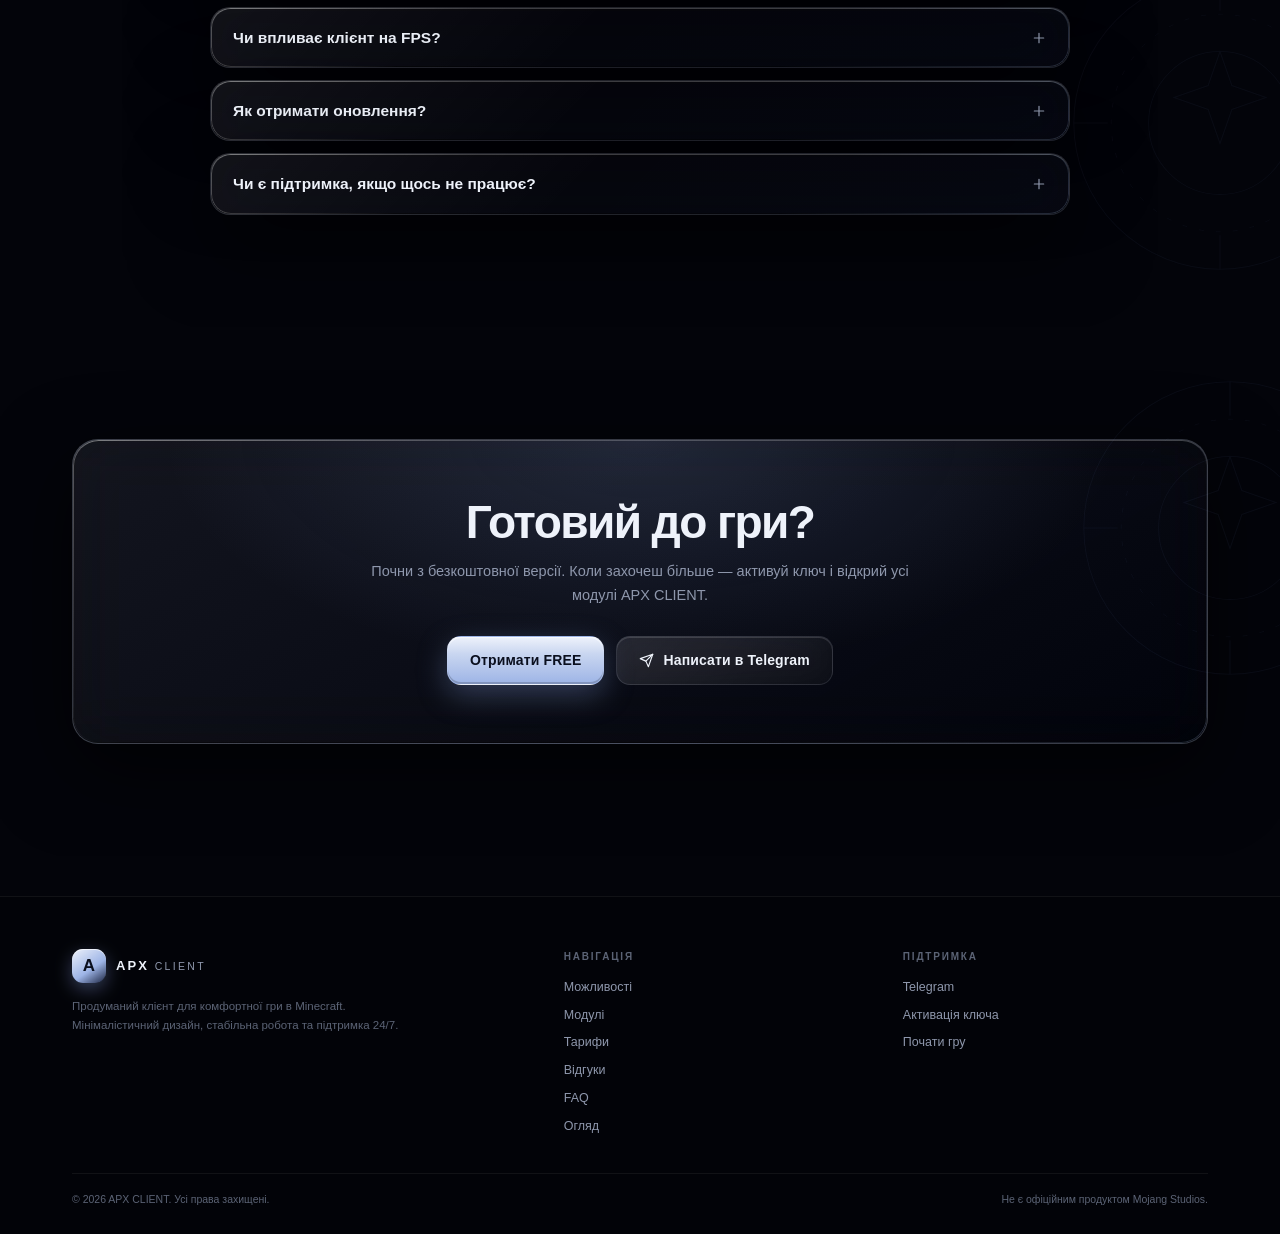
==== commit 9b8676e5: "Add testimonials section with social proof" ====
--- a/index.html
+++ b/index.html
@@ -45,6 +45,7 @@
   <symbol id="i-lock" viewBox="0 0 24 24"><rect x="5" y="10" width="14" height="10" rx="2"/><path d="M8 10V7a4 4 0 0 1 8 0v3"/></symbol>
   <symbol id="i-chevron" viewBox="0 0 24 24"><path d="m6 9 6 6 6-6"/></symbol>
   <symbol id="i-plus" viewBox="0 0 24 24"><path d="M12 5v14M5 12h14"/></symbol>
+  <symbol id="i-quote" viewBox="0 0 24 24"><path d="M9 6C6.2 6 4 8.2 4 11v7h7v-7H7c0-1.7 1.3-3 3-3zM20 6c-2.8 0-5 2.2-5 5v7h7v-7h-4c0-1.7 1.3-3 3-3z"/></symbol>
   <symbol id="i-sound" viewBox="0 0 24 24"><path d="M4 9v6h3.5L12 19V5L7.5 9H4z"/><path d="M16 8.5a5 5 0 0 1 0 7M18.5 6a8.5 8.5 0 0 1 0 12"/></symbol>
   <symbol id="i-mute" viewBox="0 0 24 24"><path d="M4 9v6h3.5L12 19V5L7.5 9H4z"/><path d="m16.5 9.5 5 5M21.5 9.5l-5 5"/></symbol>
 </svg>
@@ -169,6 +170,7 @@
         <a href="#features">Можливості</a>
         <a href="#modules">Модулі</a>
         <a href="#pricing">Тарифи</a>
+        <a href="#reviews">Відгуки</a>
         <a href="#faq">FAQ</a>
         <a href="review.html">Огляд</a>
       </div>
@@ -188,6 +190,7 @@
       <a href="#features">Можливості</a>
       <a href="#modules">Модулі</a>
       <a href="#pricing">Тарифи</a>
+      <a href="#reviews">Відгуки</a>
       <a href="#faq">FAQ</a>
       <a href="review.html">Огляд</a>
       <div class="mobile-theme">
@@ -503,6 +506,37 @@
     </div>
   </section>
 
+  <!-- ================= testimonials ================= -->
+  <section class="section" id="reviews">
+    <div class="container">
+      <div class="section-head reveal">
+        <span class="eyebrow"><i></i> Відгуки</span>
+        <h2>Що кажуть гравці</h2>
+        <p>Короткі враження від тих, хто вже грає з APX CLIENT.</p>
+      </div>
+
+      <div class="quotes">
+        <figure class="quote glass reveal">
+          <svg class="sicon q-mark" width="20" height="20" aria-hidden="true"><use href="#i-quote"/></svg>
+          <blockquote>Інтерфейс справді не заважає — усе під рукою, нічого зайвого. Звик за пару хвилин.</blockquote>
+          <figcaption><span class="q-ava">D</span><span><b>Dmytro</b><i>грає з FREE</i></span></figcaption>
+        </figure>
+
+        <figure class="quote glass reveal d1">
+          <svg class="sicon q-mark" width="20" height="20" aria-hidden="true"><use href="#i-quote"/></svg>
+          <blockquote>FPS став стабільнішим навіть на старому ноуті. Це те, чого мені не хватало.</blockquote>
+          <figcaption><span class="q-ava">A</span><span><b>Andrii</b><i>PRO</i></span></figcaption>
+        </figure>
+
+        <figure class="quote glass reveal d2">
+          <svg class="sicon q-mark" width="20" height="20" aria-hidden="true"><use href="#i-quote"/></svg>
+          <blockquote>Менеджер модулів зроблений логічно: усе розкладено по категоріях, нічого не треба шукати.</blockquote>
+          <figcaption><span class="q-ava">M</span><span><b>Maksym</b><i>PRO</i></span></figcaption>
+        </figure>
+      </div>
+    </div>
+  </section>
+
   <!-- ================= faq ================= -->
   <section class="section" id="faq">
     <div class="container">
@@ -599,6 +633,7 @@
           <a href="#features">Можливості</a>
           <a href="#modules">Модулі</a>
           <a href="#pricing">Тарифи</a>
+          <a href="#reviews">Відгуки</a>
           <a href="#faq">FAQ</a>
           <a href="review.html">Огляд</a>
         </div>
--- a/style.css
+++ b/style.css
@@ -1580,3 +1580,35 @@
   border:1px solid rgba(var(--accent-rgb),.36);
 }
 .modal-steps li b{color:var(--accent-soft);font-weight:600;}
+
+/* ============================================================
+   Testimonials
+   ============================================================ */
+.quotes{
+  display:grid;grid-template-columns:repeat(3,1fr);gap:16px;
+}
+.quote{
+  position:relative;padding:24px 22px;border-radius:22px;
+  display:flex;flex-direction:column;gap:16px;
+  transition:transform .35s var(--ease),border-color .35s var(--ease);
+}
+.quote:hover{transform:translateY(-3px);border-color:rgba(var(--accent-rgb),.3);}
+.q-mark{color:rgba(var(--accent-rgb),.5);flex:0 0 auto;}
+.quote blockquote{
+  font-size:14.5px;line-height:1.65;color:var(--text);margin:0;
+}
+.quote figcaption{
+  display:flex;align-items:center;gap:11px;margin-top:auto;
+  padding-top:14px;border-top:1px solid var(--stroke);
+}
+.q-ava{
+  flex:0 0 auto;width:34px;height:34px;border-radius:50%;
+  display:grid;place-items:center;
+  font-size:13px;font-weight:700;color:var(--accent-soft);
+  background:linear-gradient(135deg,rgba(var(--accent-rgb),.34),rgba(var(--accent-rgb),.12));
+  border:1px solid rgba(var(--accent-rgb),.34);
+}
+.quote figcaption span:last-child{display:flex;flex-direction:column;line-height:1.25;min-width:0;}
+.quote figcaption b{font-size:13px;font-weight:600;color:var(--text);}
+.quote figcaption i{font-style:normal;font-size:11px;color:var(--muted-2);}
+@media (max-width:900px){ .quotes{grid-template-columns:1fr;} }
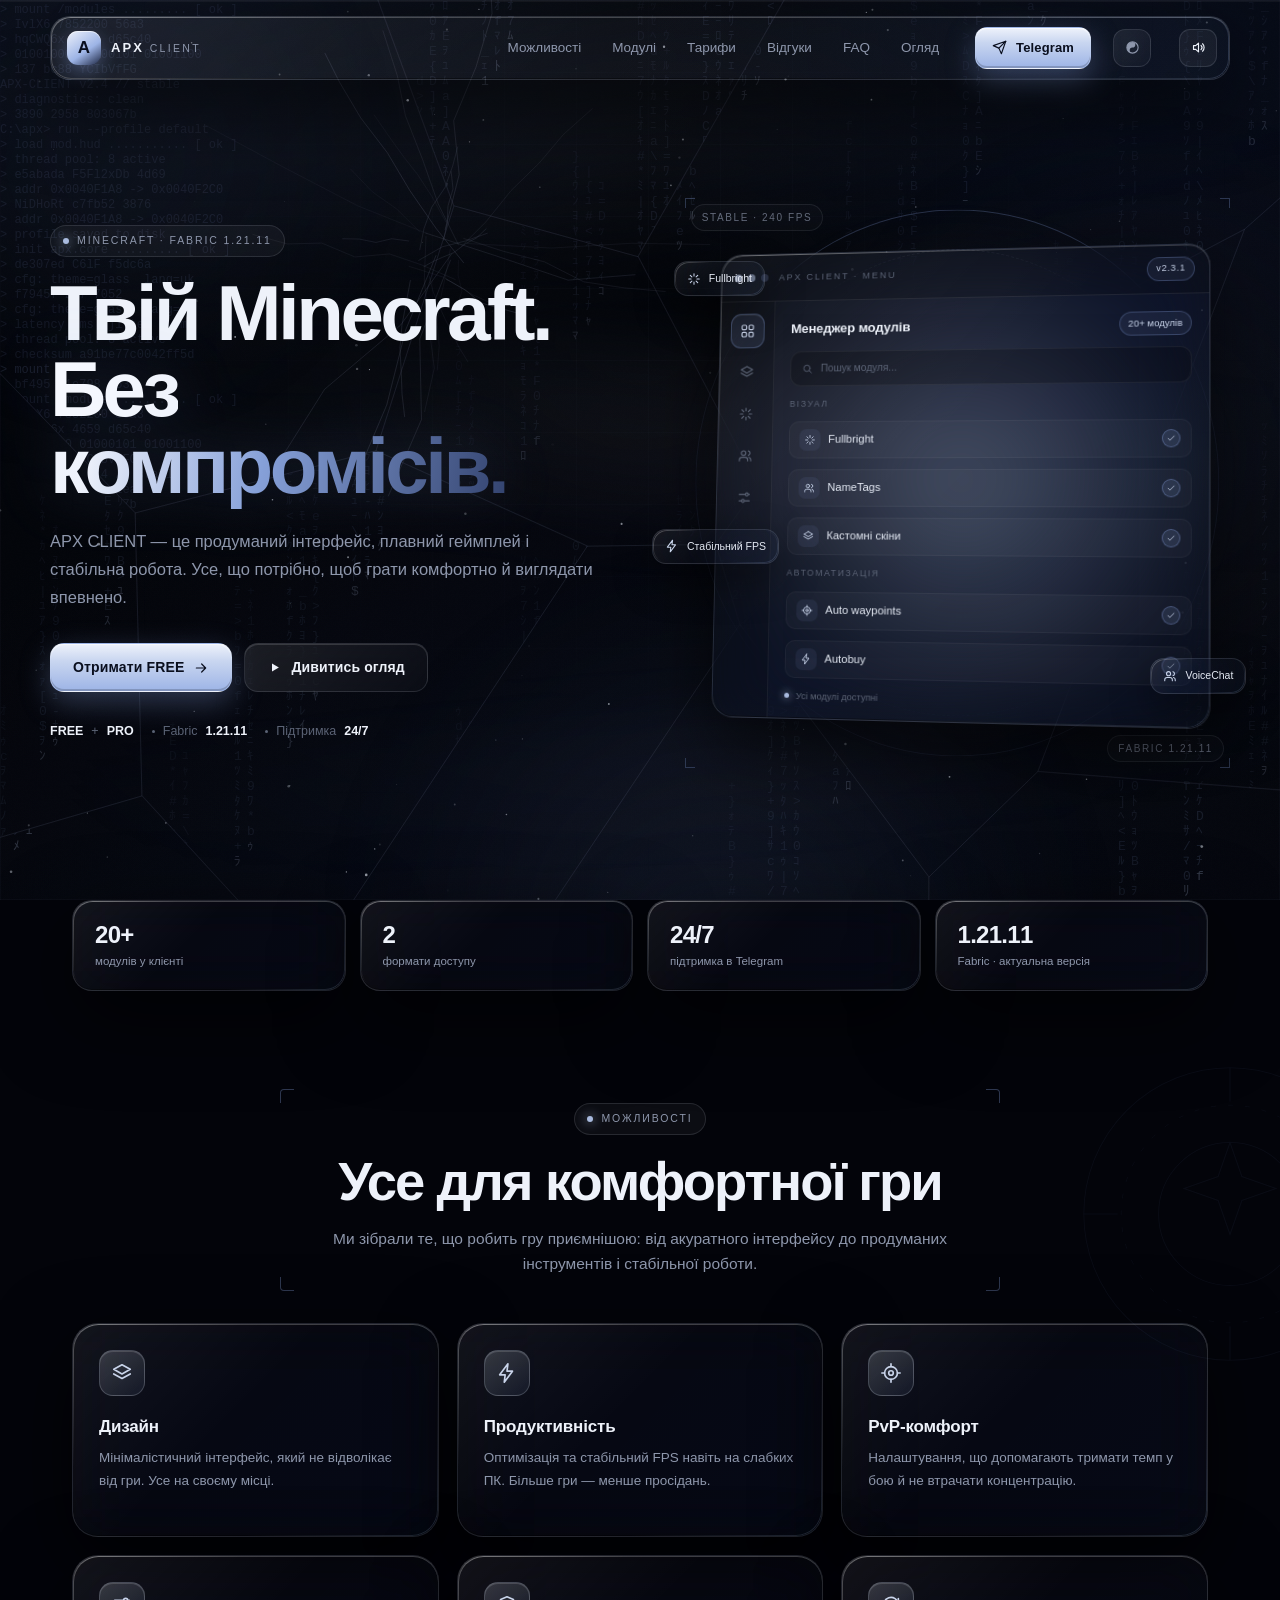
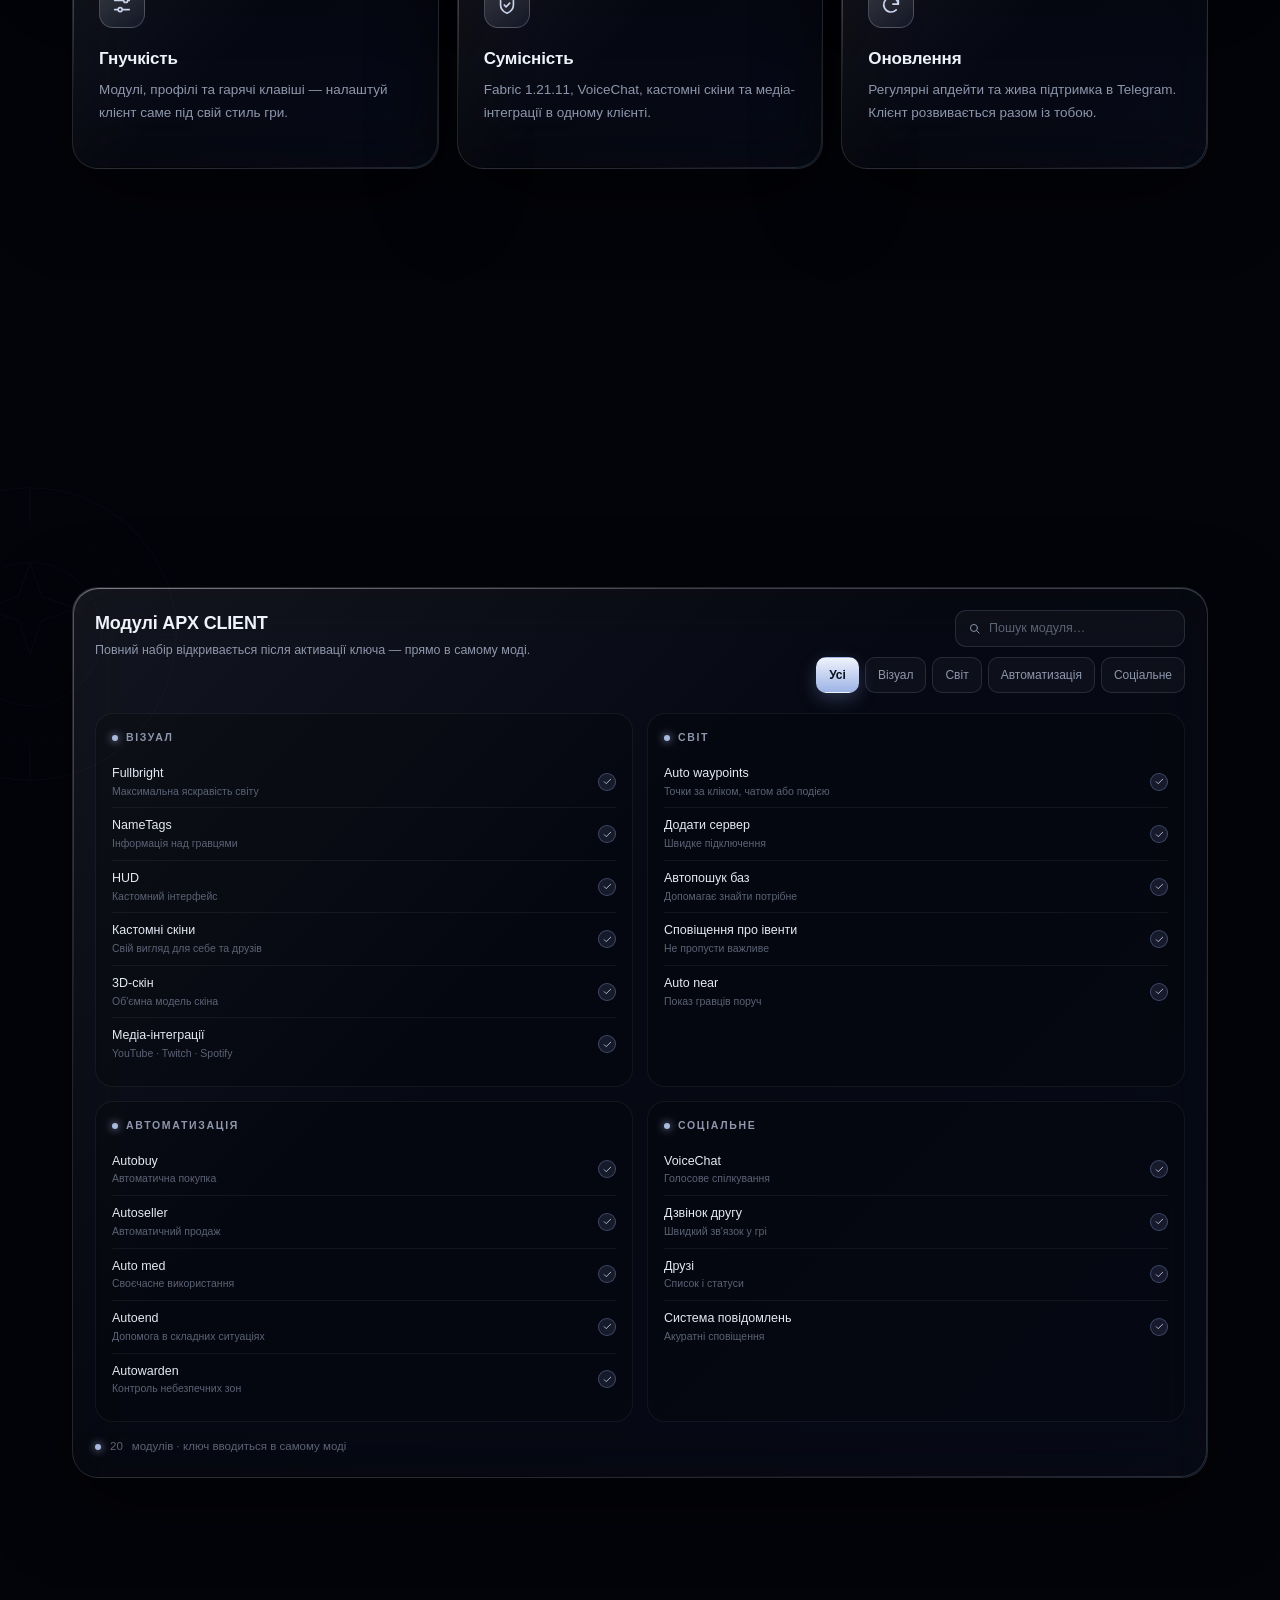
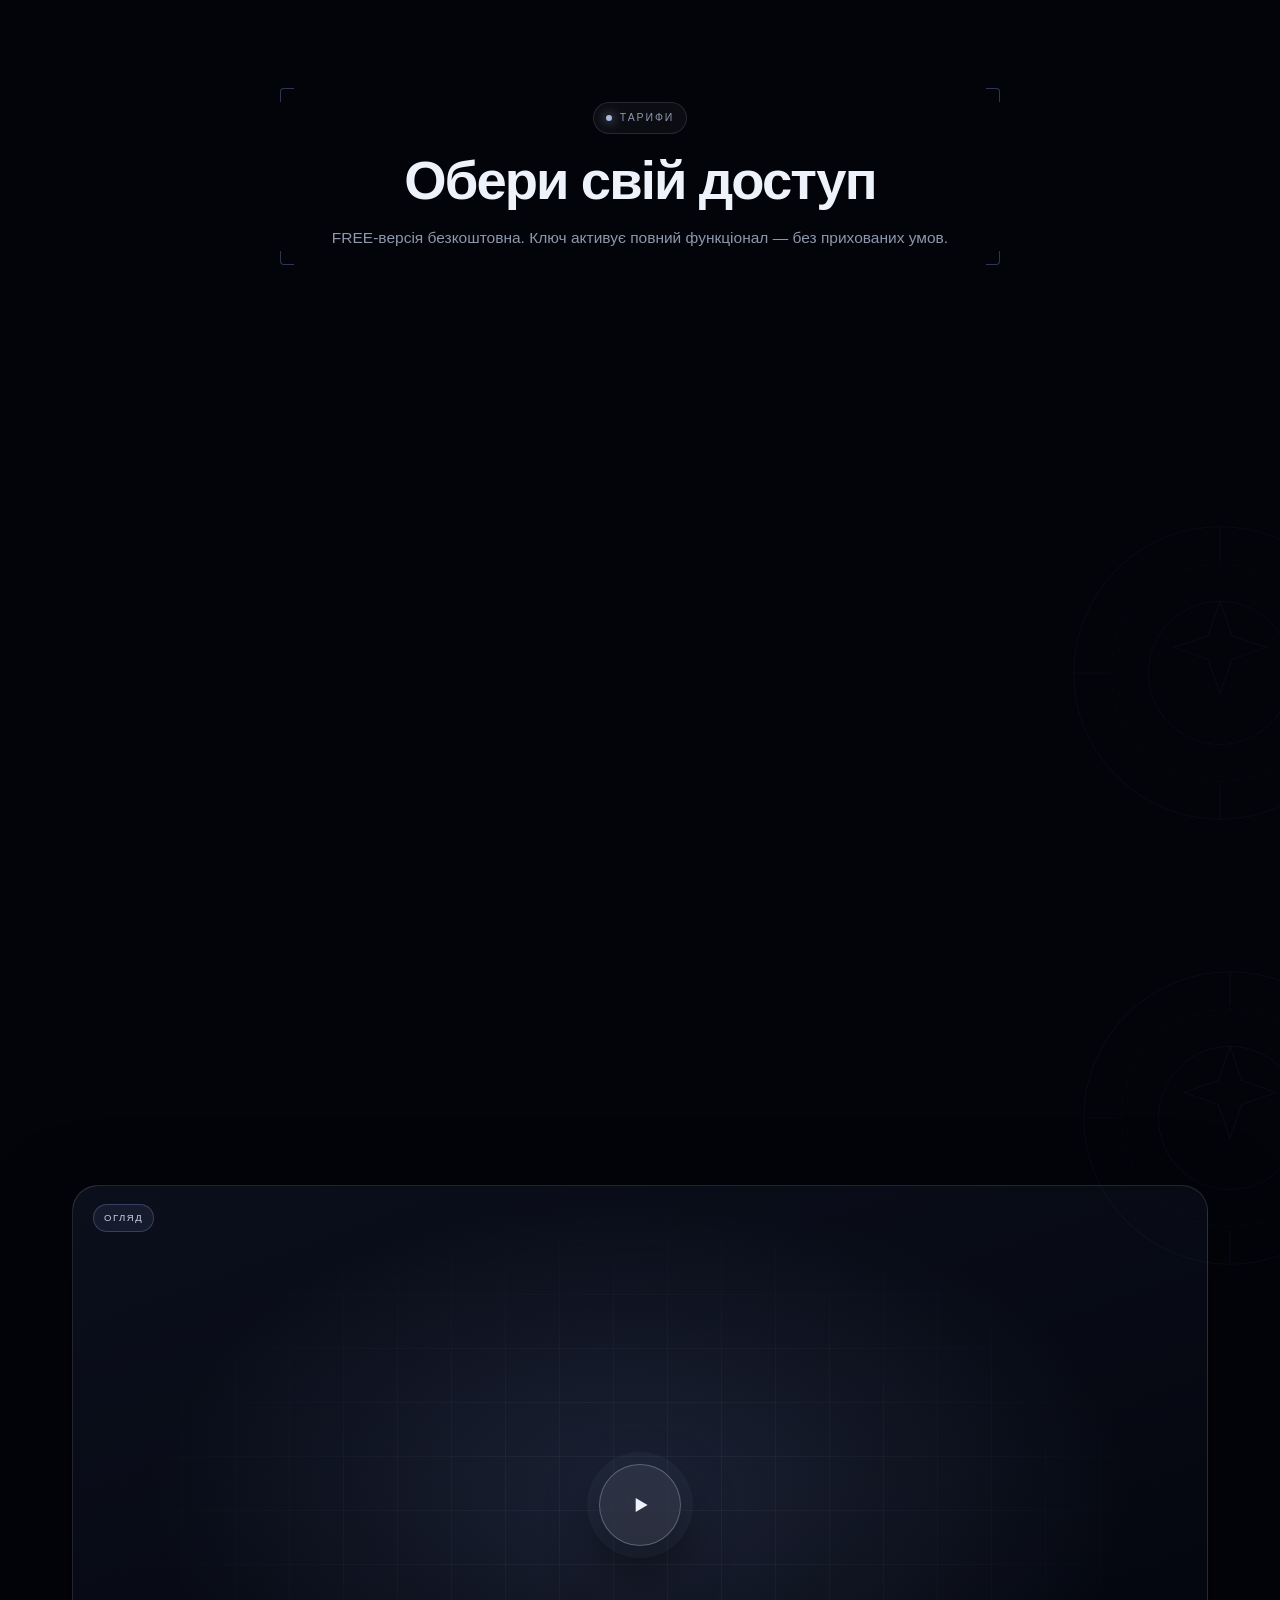
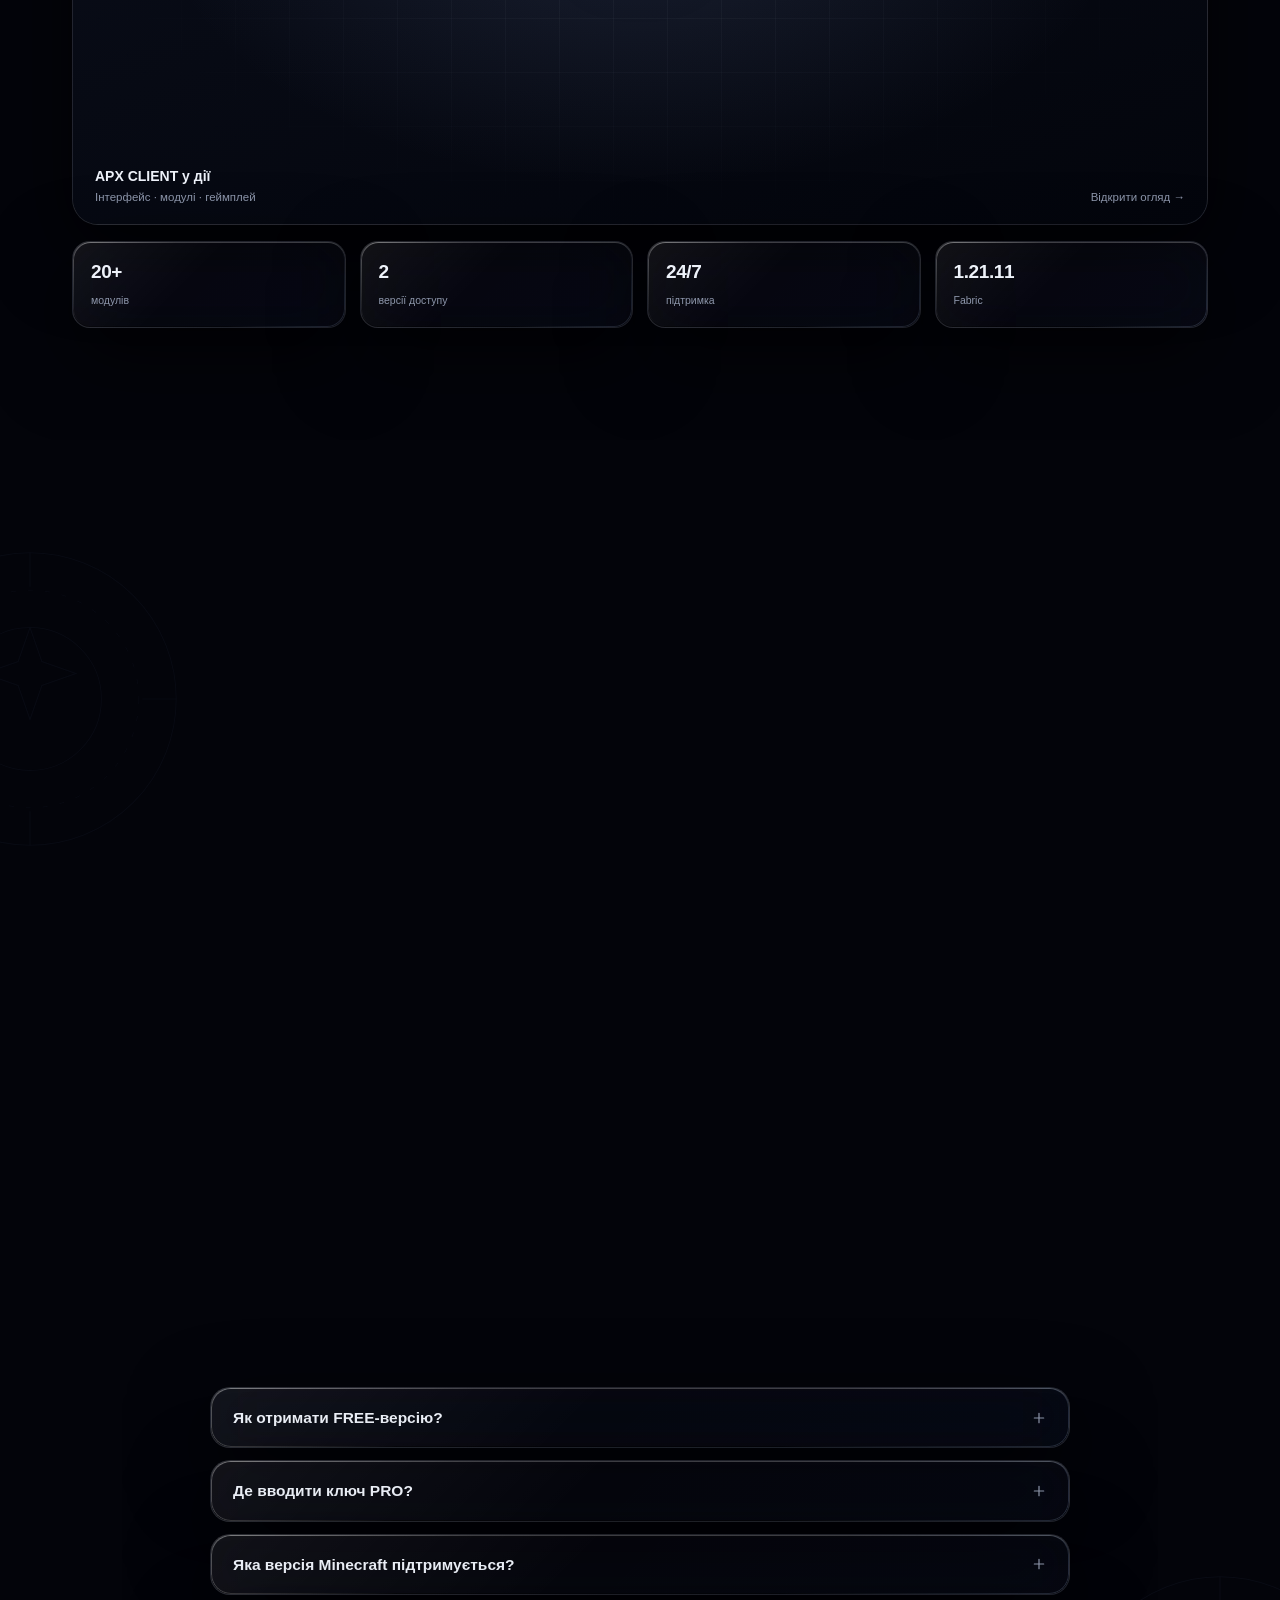
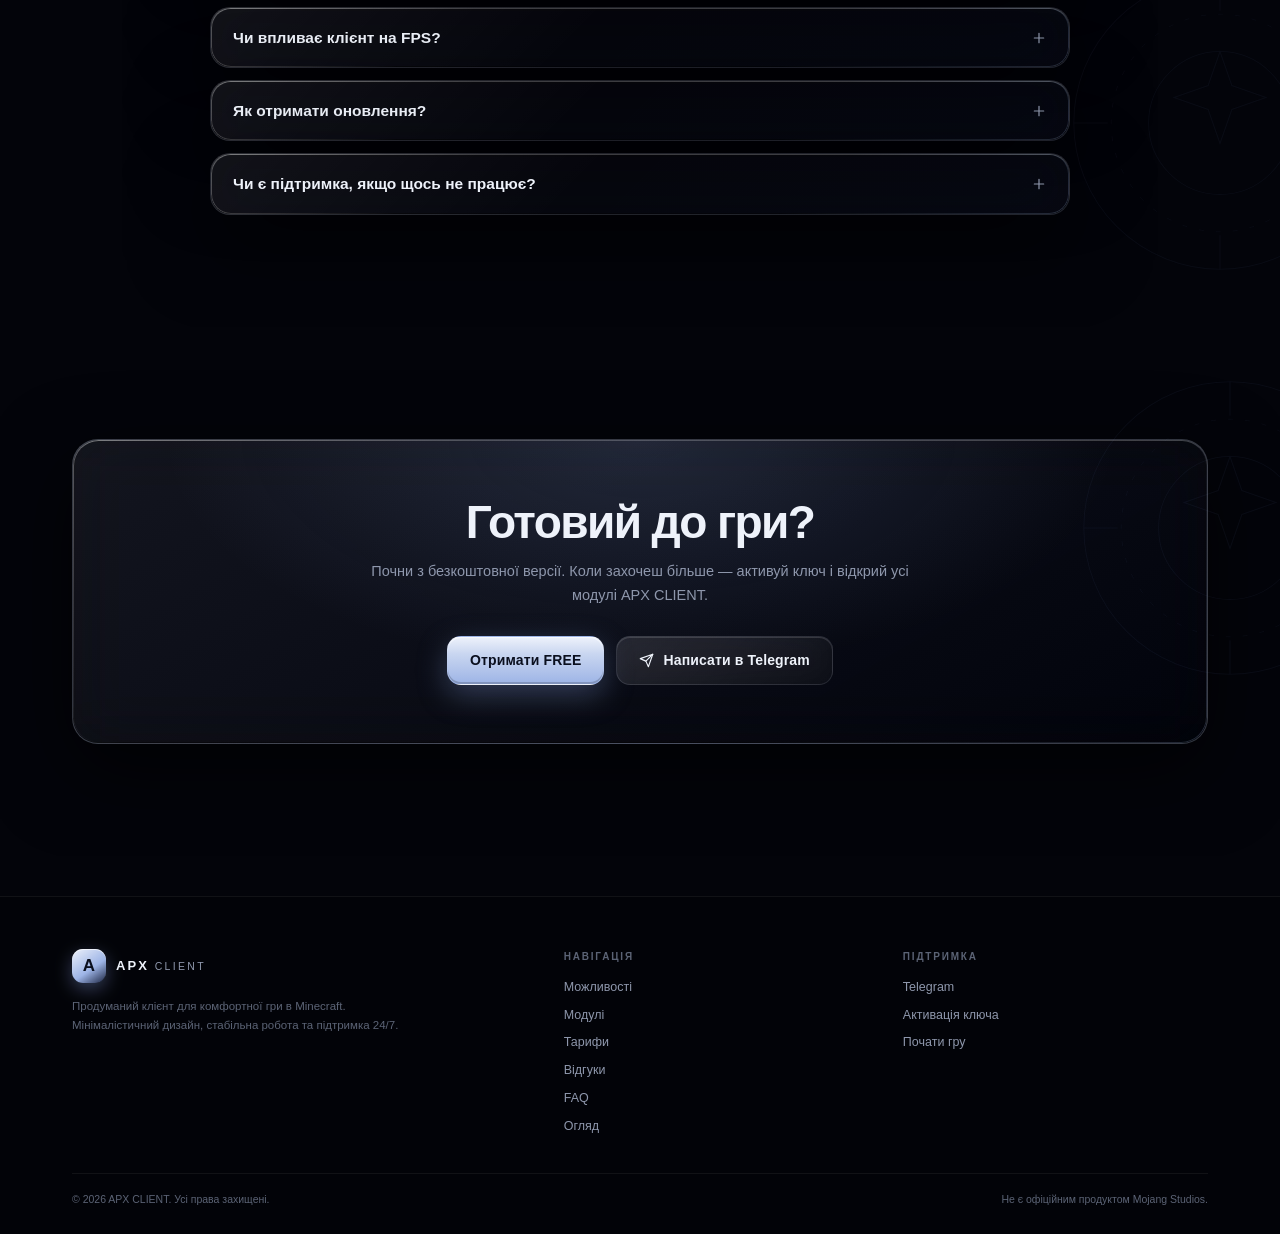
==== commit 944f583b: "Theme-aware scrolled nav + per-theme popover surfaces (modal/toast)" ====
--- a/index.html
+++ b/index.html
@@ -153,6 +153,8 @@
       <span>Прокрутка до клієнта</span>
       <svg class="sicon" width="15" height="15"><use href="#i-chevron"/></svg>
     </div>
+
+    <button class="intro-skip" id="introSkip" type="button">Пропустити</button>
   </div>
 
   <div class="intro-flash"></div>
@@ -1538,6 +1540,10 @@
     }
 
     let onChipResize = null;
+    const introTimers = [];
+    let skipIntro = null;
+    const skipBtn = $('#introSkip');
+    if (skipBtn) skipBtn.addEventListener('click', () => { if (skipIntro) skipIntro(); });
 
     function finishIntro() {
       intro.classList.add('is-done');
@@ -1569,8 +1575,28 @@
           Sound.playForming(1.2);
         }
 
+        // all intro timers are registered so "Пропустити" can cut straight to the page
+        function after(ms, fn) {
+          const id = setTimeout(fn, ms);
+          introTimers.push(id);
+          return id;
+        }
+        function clearIntroTimers() {
+          introTimers.forEach(clearTimeout);
+          introTimers.length = 0;
+        }
+        skipIntro = function () {
+          clearIntroTimers();
+          document.body.classList.remove('intro-glide');
+          document.documentElement.classList.remove('intro-lock');
+          document.documentElement.classList.add('intro-play');
+          intro.classList.add('is-leaving');
+          if (window.HoleGL) { window.HoleGL.setReveal(0); window.HoleGL.stop(); }
+          setTimeout(finishIntro, 60);
+        };
+
         // 2) features drift out of the hole, one at a time — calm, unhurried
-        setTimeout(() => {
+        after(1350, () => {
           intro.classList.add('is-releasing', 'is-void-out');
           spawnBurst();
           intro.classList.remove('is-arming');
@@ -1580,10 +1606,10 @@
             Sound.startTerminal();
           }
           scheduleFeatureSounds();
-        }, 1350);
+        });
 
         // 3) the whole view is pulled/dragged toward the main content
-        setTimeout(() => {
+        after(4200, () => {
           intro.classList.add('is-scrolling');
           document.documentElement.classList.add('intro-play');
           document.documentElement.classList.remove('intro-lock');
@@ -1591,12 +1617,12 @@
           document.body.classList.add('intro-glide');
           intro.classList.add('is-leaving');
           if (window.HoleGL) window.HoleGL.setReveal(0);
-          setTimeout(() => {
+          after(1300, () => {
             document.body.classList.remove('intro-glide');
             finishIntro();
             if (window.HoleGL) window.HoleGL.stop();
-          }, 1300);
-        }, 4200);
+          });
+        });
       });
     } else {
       finishIntro();
--- a/style.css
+++ b/style.css
@@ -29,6 +29,7 @@
   --stroke-strong:rgba(232,241,255,.26);
   --glass:linear-gradient(135deg,rgba(255,255,255,.07),rgba(255,255,255,.02) 44%,rgba(130,160,220,.04));
   --glass-dark:linear-gradient(150deg,rgba(8,11,22,.72),rgba(2,3,9,.64));
+  --popover:linear-gradient(150deg,rgba(18,22,38,.94),rgba(6,8,16,.94));
   --shadow:0 26px 80px rgba(0,0,0,.66);
   --canvas-tint:110,132,180;
   --canvas-bright:146,164,206;
@@ -54,6 +55,7 @@
   --stroke-strong:rgba(245,245,250,.26);
   --glass:linear-gradient(135deg,rgba(255,255,255,.07),rgba(255,255,255,.02) 44%,rgba(190,190,200,.04));
   --glass-dark:linear-gradient(150deg,rgba(14,14,17,.72),rgba(4,4,6,.64));
+  --popover:linear-gradient(150deg,rgba(22,22,25,.94),rgba(8,8,10,.94));
   --shadow:0 26px 80px rgba(0,0,0,.7);
   --canvas-tint:150,150,160;
   --canvas-bright:190,190,200;
@@ -79,6 +81,7 @@
   --stroke-strong:rgba(228,248,250,.26);
   --glass:linear-gradient(135deg,rgba(255,255,255,.07),rgba(255,255,255,.02) 44%,rgba(110,180,190,.05));
   --glass-dark:linear-gradient(150deg,rgba(5,18,21,.72),rgba(1,6,8,.64));
+  --popover:linear-gradient(150deg,rgba(10,28,32,.94),rgba(2,10,12,.94));
   --shadow:0 26px 80px rgba(0,0,0,.68);
   --canvas-tint:96,164,172;
   --canvas-bright:140,196,202;
@@ -104,6 +107,7 @@
   --stroke-strong:rgba(252,242,228,.26);
   --glass:linear-gradient(135deg,rgba(255,255,255,.07),rgba(255,255,255,.02) 44%,rgba(200,150,90,.05));
   --glass-dark:linear-gradient(150deg,rgba(22,13,6,.72),rgba(8,5,2,.64));
+  --popover:linear-gradient(150deg,rgba(32,22,12,.94),rgba(14,8,3,.94));
   --shadow:0 26px 80px rgba(0,0,0,.66);
   --canvas-tint:186,140,92;
   --canvas-bright:214,176,132;
@@ -828,7 +832,7 @@
   transition:background .3s ease,border-color .3s ease,box-shadow .3s ease;
 }
 .nav.scrolled{
-  background:linear-gradient(135deg,rgba(9,13,27,.8),rgba(4,6,13,.76));
+  background:var(--glass-dark);
   border-color:var(--stroke-strong);
   box-shadow:0 18px 50px rgba(0,0,0,.6),inset 0 1px 0 rgba(255,255,255,.14);
 }
@@ -1249,7 +1253,7 @@
   position:absolute;left:50%;top:50%;transform:translate(-50%,-50%);
   width:min(460px,calc(100vw - 32px));max-height:calc(100svh - 40px);overflow:auto;
   padding:26px;border-radius:24px;
-  background:linear-gradient(150deg,rgba(12,17,32,.94),rgba(4,6,13,.94));
+  background:var(--popover);
 }
 .modal-head{display:flex;align-items:center;justify-content:space-between;gap:12px;margin-bottom:6px;}
 .modal-head h3{font-size:18px;font-weight:600;letter-spacing:-.01em;}
@@ -1276,7 +1280,7 @@
 .toast{
   position:fixed;left:50%;bottom:26px;transform:translate(-50%,18px);
   z-index:150;padding:12px 16px;border-radius:14px;
-  background:linear-gradient(150deg,rgba(12,17,32,.96),rgba(4,12,7,.96));
+  background:var(--popover);
   border:1px solid rgba(var(--soft-rgb),.35);color:var(--accent-soft);
   font-size:12.5px;box-shadow:0 18px 50px rgba(0,0,0,.6);
   opacity:0;pointer-events:none;transition:opacity .3s,transform .3s;
@@ -1612,3 +1616,19 @@
 .quote figcaption b{font-size:13px;font-weight:600;color:var(--text);}
 .quote figcaption i{font-style:normal;font-size:11px;color:var(--muted-2);}
 @media (max-width:900px){ .quotes{grid-template-columns:1fr;} }
+
+/* ---- intro skip ---- */
+.intro-skip{
+  position:absolute;right:26px;bottom:26px;z-index:12;cursor:pointer;
+  padding:9px 16px;border-radius:11px;
+  font-size:12.5px;font-weight:600;color:var(--muted);
+  border:1px solid rgba(232,240,255,.18);
+  background:rgba(255,255,255,.05);
+  -webkit-backdrop-filter:blur(14px);backdrop-filter:blur(14px);
+  opacity:0;animation:skipIn .8s var(--ease) 1.1s forwards;
+  transition:color .25s var(--ease),border-color .25s var(--ease),background .25s var(--ease);
+}
+.intro-skip:hover{color:var(--text);border-color:rgba(232,240,255,.4);background:rgba(255,255,255,.1);}
+@keyframes skipIn{from{opacity:0;transform:translateY(8px);}to{opacity:1;transform:none;}}
+.intro.is-leaving .intro-skip{opacity:0;transition:opacity .3s var(--ease);animation:none;}
+@media (max-width:640px){ .intro-skip{right:14px;bottom:16px;font-size:11.5px;padding:8px 13px;} }
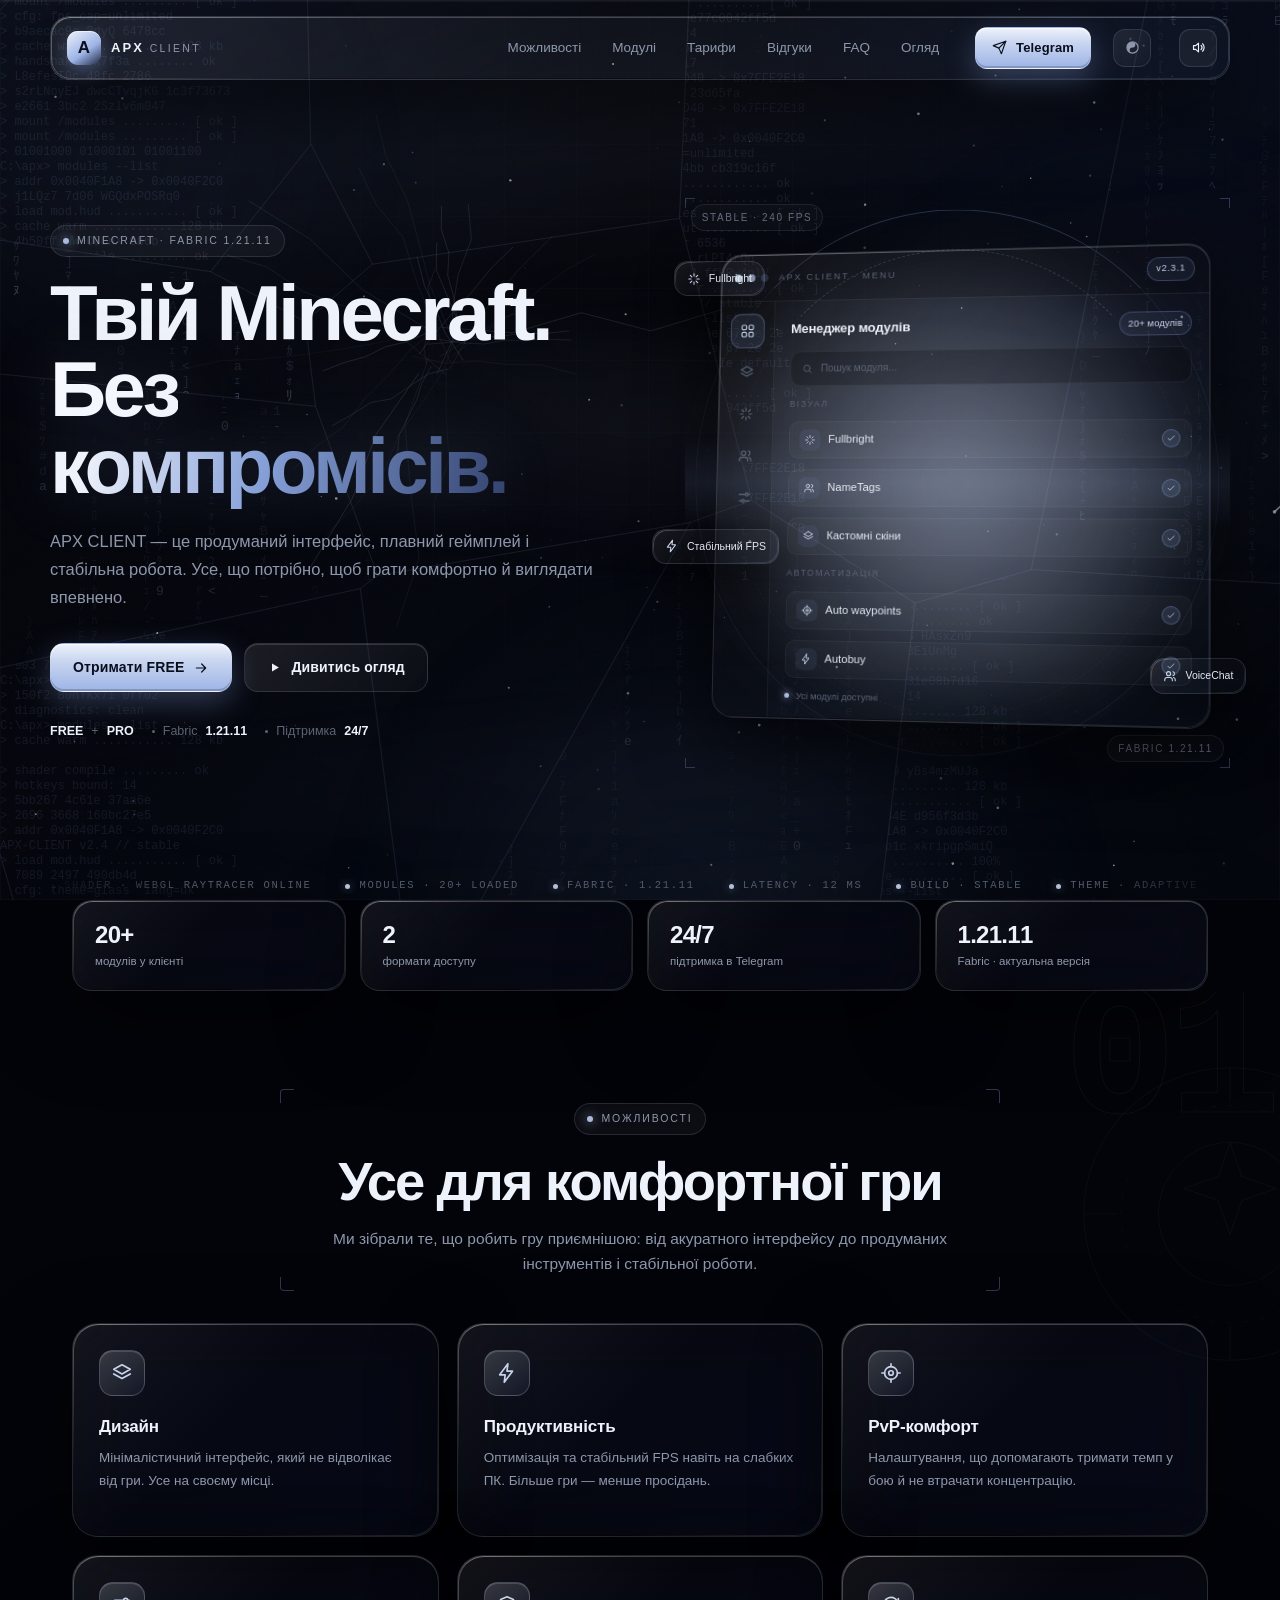
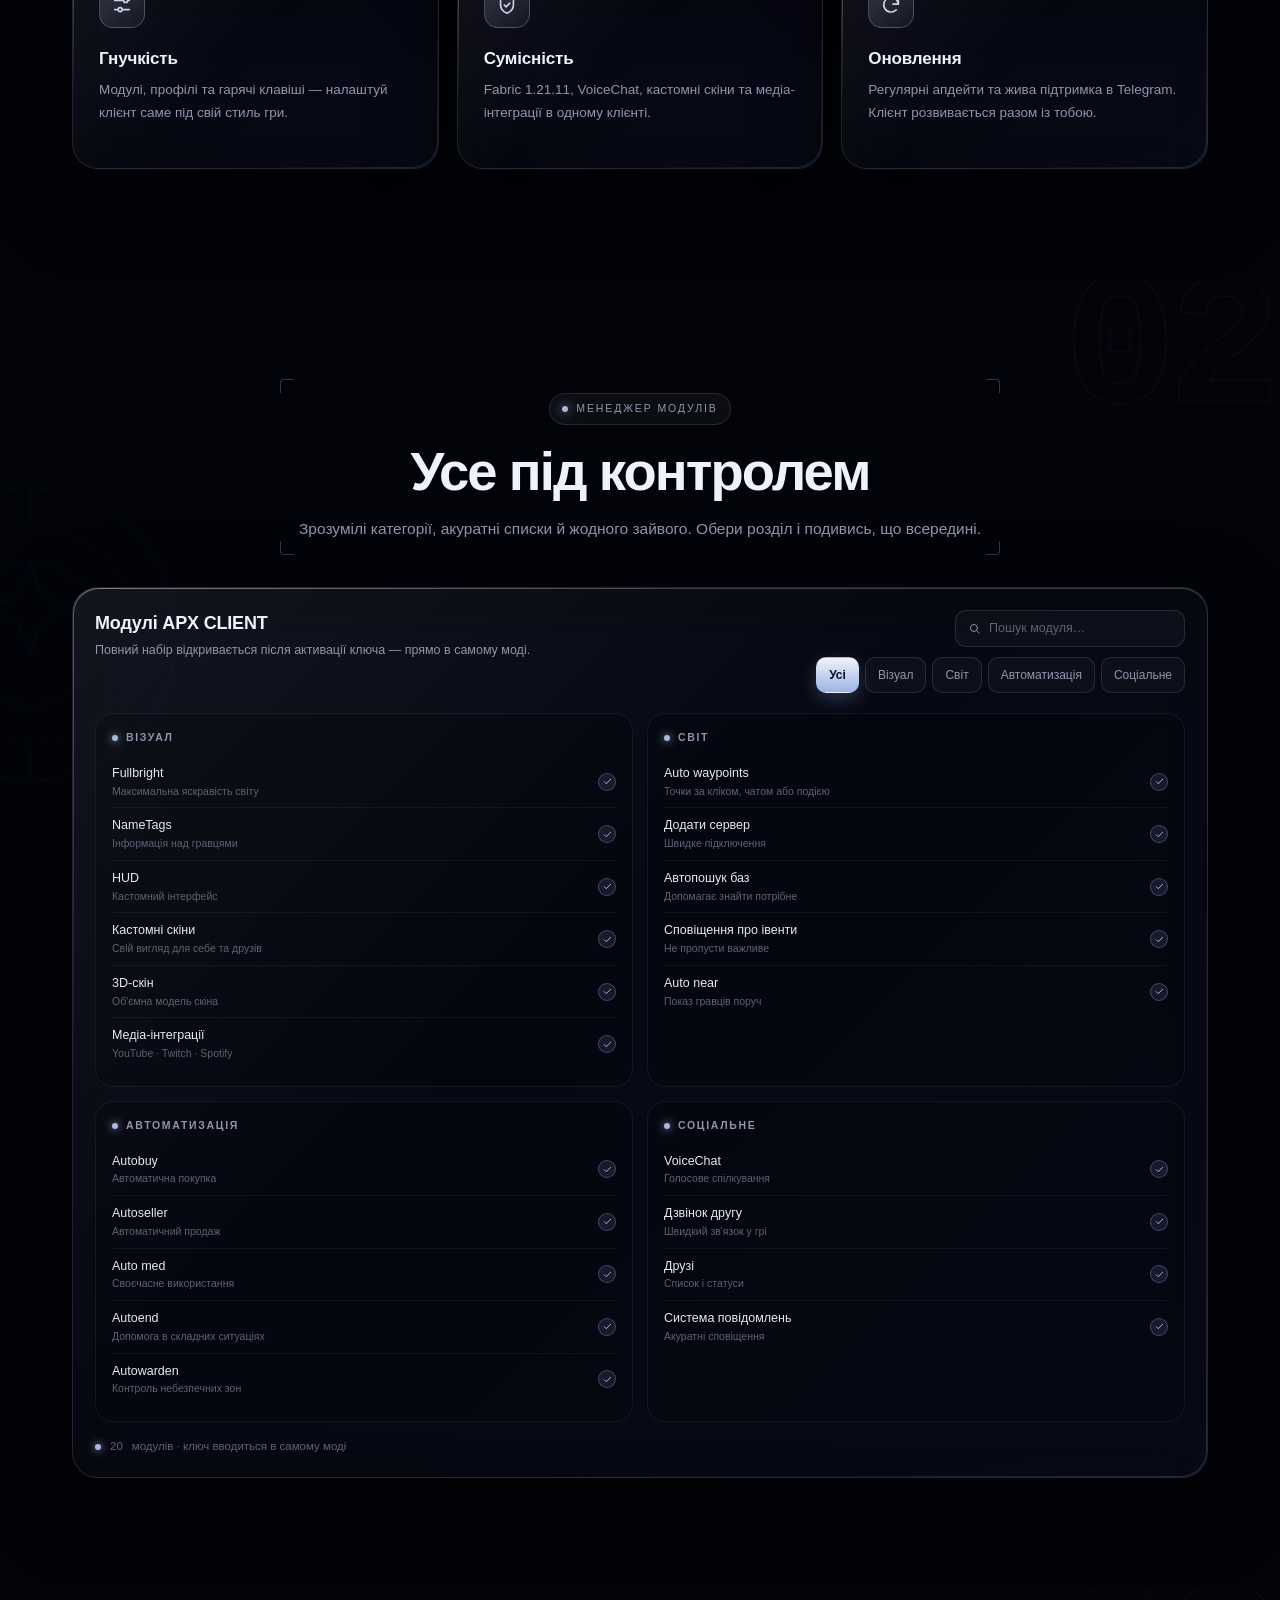
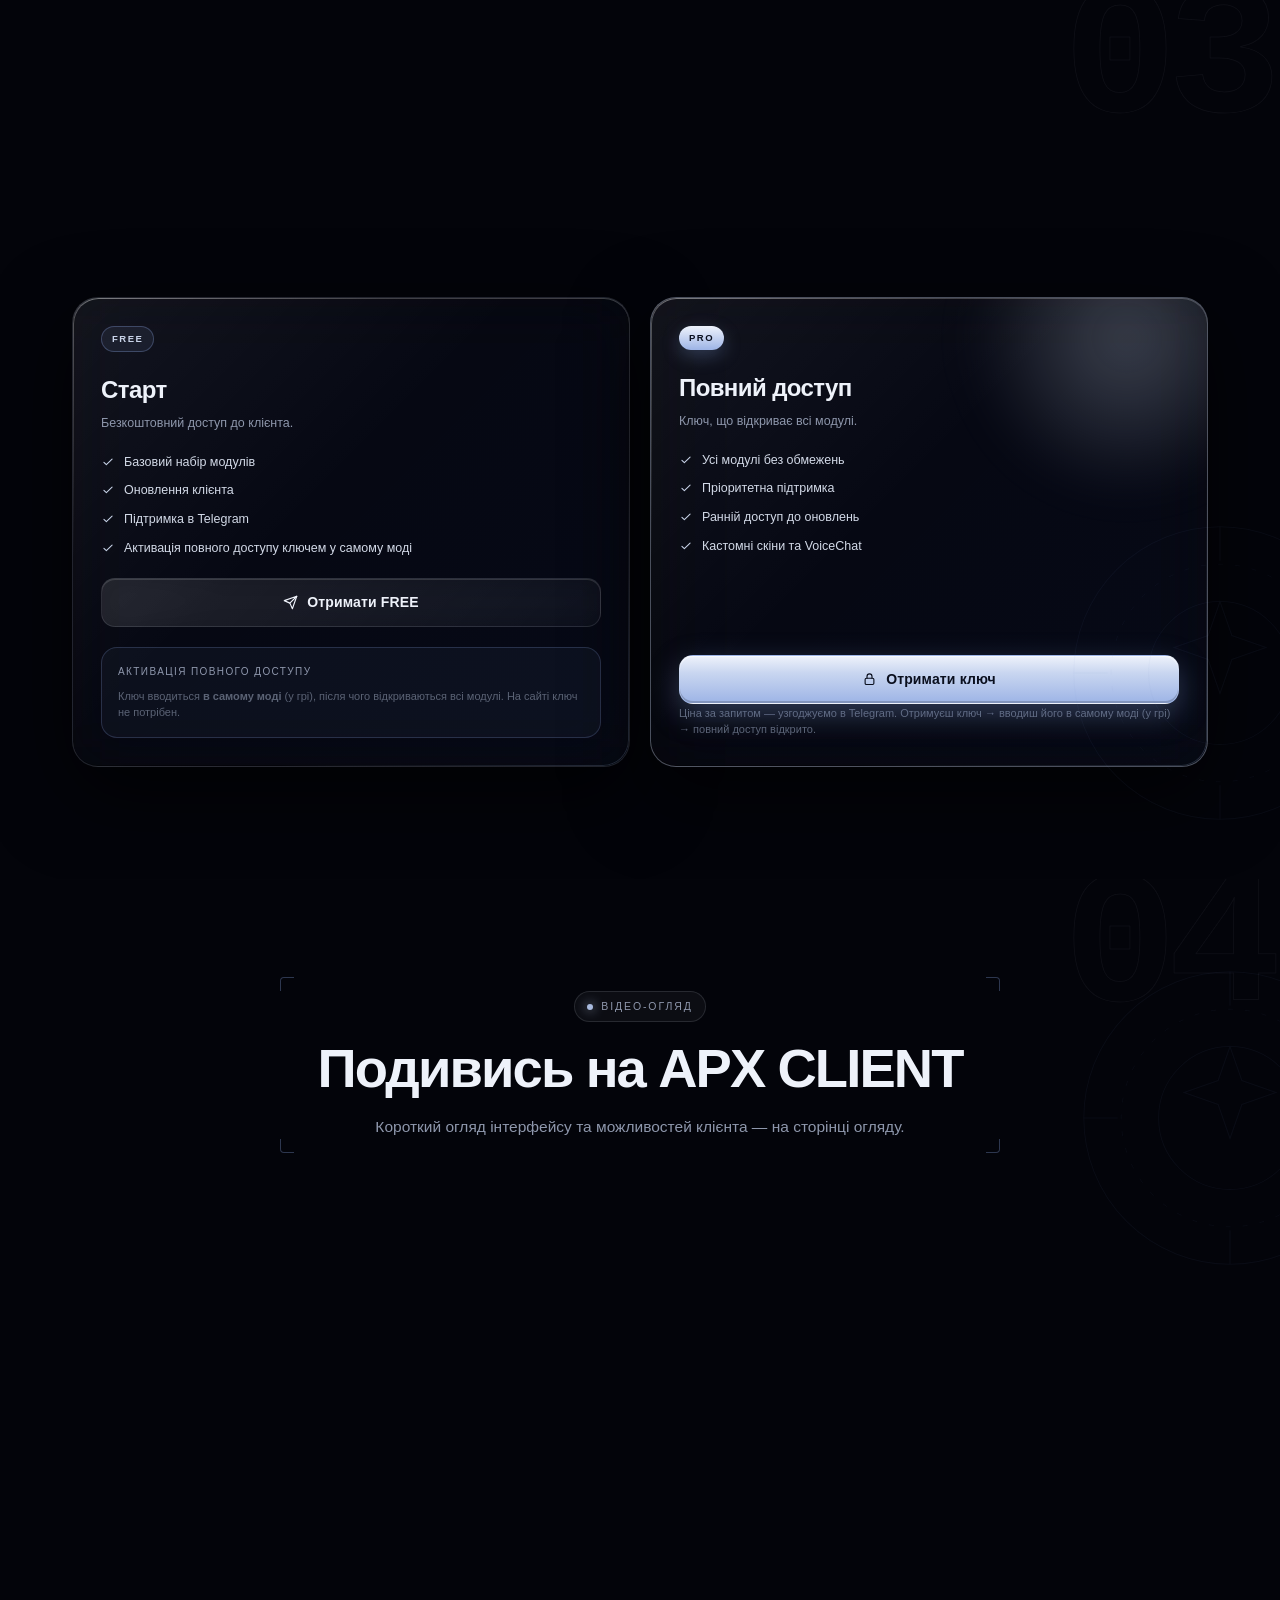
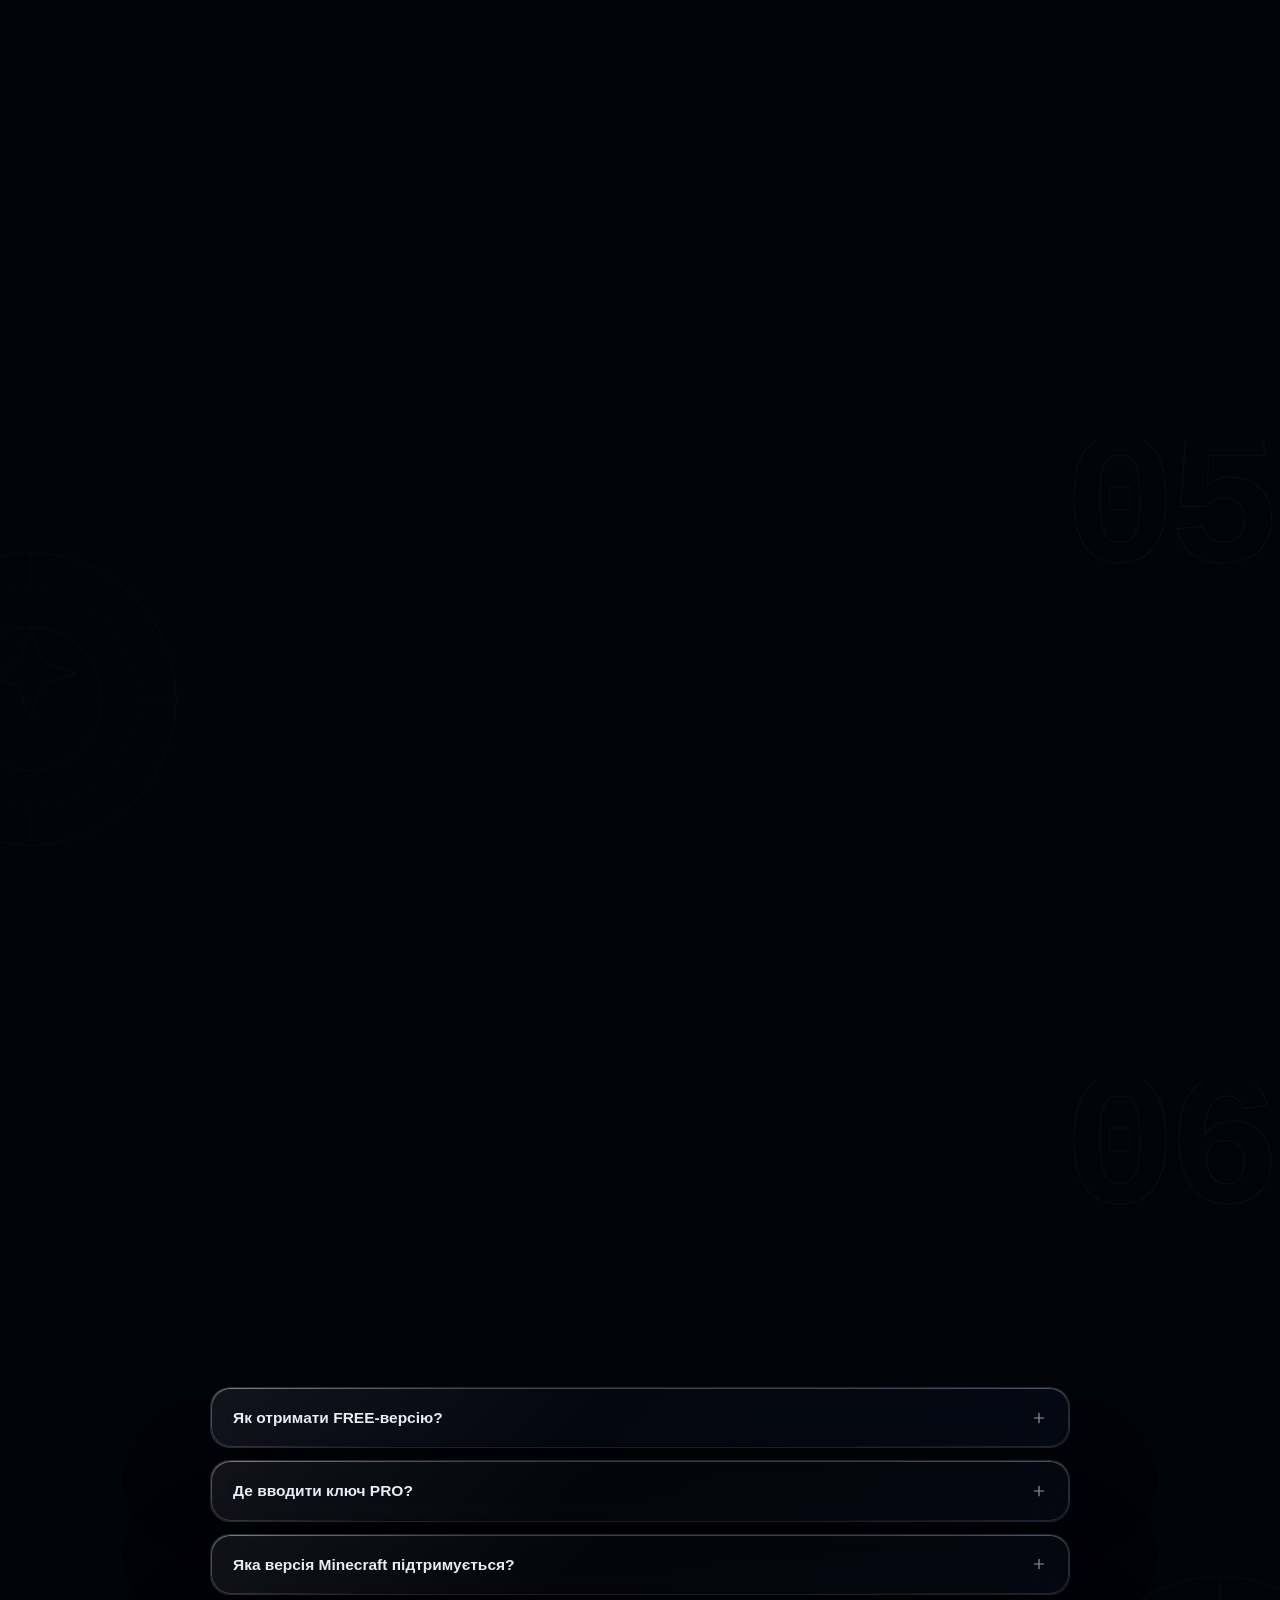
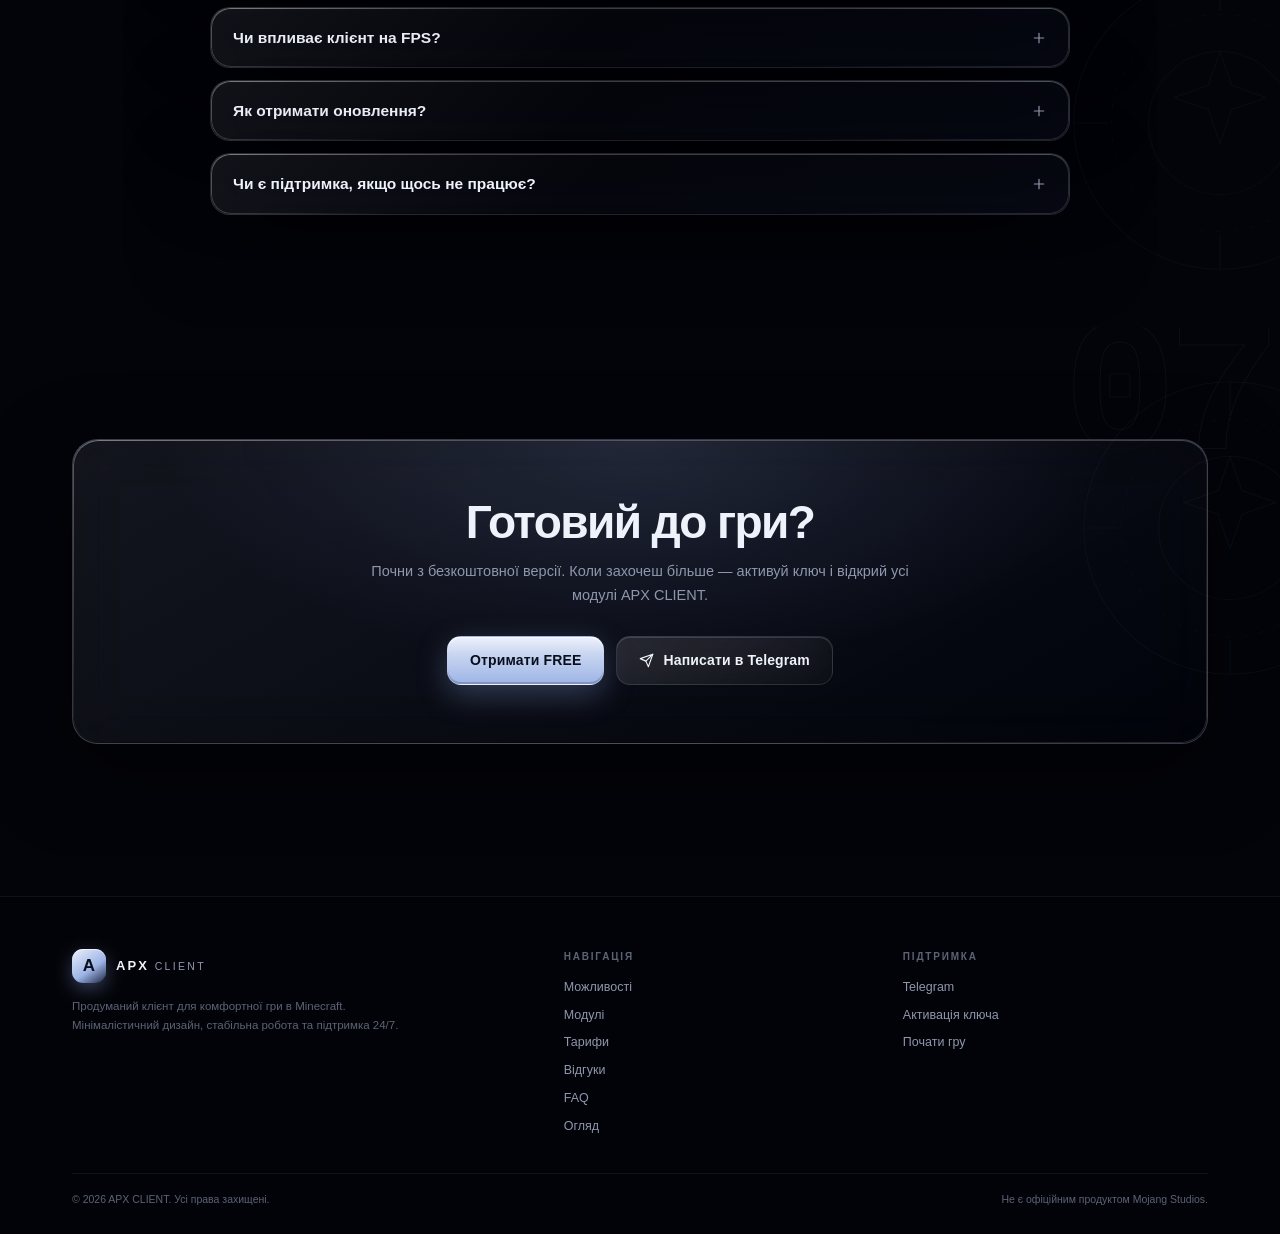
==== commit 58704ae7: "Add drifting data motes, ghost section numerals, hero scan sweep, status ticker; fix early intro-ski" ====
--- a/index.html
+++ b/index.html
@@ -1542,8 +1542,14 @@
     let onChipResize = null;
     const introTimers = [];
     let skipIntro = null;
+    let skipRequested = false;   // a click that arrives before the intro is armed
     const skipBtn = $('#introSkip');
-    if (skipBtn) skipBtn.addEventListener('click', () => { if (skipIntro) skipIntro(); });
+    if (skipBtn) skipBtn.addEventListener('click', () => {
+      // the intro body is armed inside a requestAnimationFrame, so a very early
+      // click can beat it. Remember the intent and act on it as soon as we can.
+      if (skipIntro) skipIntro();
+      else skipRequested = true;
+    });
 
     function finishIntro() {
       intro.classList.add('is-done');
@@ -1595,6 +1601,9 @@
           setTimeout(finishIntro, 60);
         };
 
+        // honour a click that landed before the intro was armed
+        if (skipRequested) { skipIntro(); return; }
+
         // 2) features drift out of the hole, one at a time — calm, unhurried
         after(1350, () => {
           intro.classList.add('is-releasing', 'is-void-out');
--- a/style.css
+++ b/style.css
@@ -1632,3 +1632,90 @@
 @keyframes skipIn{from{opacity:0;transform:translateY(8px);}to{opacity:1;transform:none;}}
 .intro.is-leaving .intro-skip{opacity:0;transition:opacity .3s var(--ease);animation:none;}
 @media (max-width:640px){ .intro-skip{right:14px;bottom:16px;font-size:11.5px;padding:8px 13px;} }
+
+/* ============ extra decor ============ */
+/* ---- 7. drifting data motes ---- */
+.motes{
+  position:fixed;inset:0;z-index:0;pointer-events:none;overflow:hidden;
+  opacity:0;transition:opacity 1.2s var(--ease);
+}
+html.intro-ready .motes,.motes.ready{opacity:1;}
+.motes i{
+  position:absolute;border-radius:50%;
+  background:radial-gradient(circle,rgba(var(--accent-rgb),.85),rgba(var(--accent-rgb),0) 70%);
+  box-shadow:0 0 8px rgba(var(--accent-rgb),.45);
+  animation:moteDrift linear infinite;
+  will-change:transform;
+}
+@keyframes moteDrift{
+  0%{transform:translate3d(0,0,0) scale(1);}
+  50%{transform:translate3d(14px,-26px,0) scale(1.25);}
+  100%{transform:translate3d(0,0,0) scale(1);}
+}
+
+/* ---- 8. ghost section numerals ---- */
+.sec-num{
+  position:absolute;top:-24px;right:8px;z-index:-1;pointer-events:none;
+  font-family:var(--mono,ui-monospace,monospace);
+  font-size:clamp(90px,15vw,190px);font-weight:800;line-height:1;
+  letter-spacing:-.05em;
+  color:transparent;
+  -webkit-text-stroke:1px rgba(232,240,255,.055);
+  opacity:.9;user-select:none;
+}
+@media (max-width:760px){ .sec-num{font-size:74px;top:-12px;right:2px;} }
+
+/* ---- 9. hero scan sweep ---- */
+.scan-sweep{
+  position:absolute;inset:0;z-index:3;pointer-events:none;border-radius:inherit;
+  background:linear-gradient(180deg,
+    transparent 0%,
+    rgba(var(--accent-rgb),0) 42%,
+    rgba(var(--accent-rgb),.10) 50%,
+    rgba(var(--accent-rgb),0) 58%,
+    transparent 100%);
+  mix-blend-mode:screen;
+  animation:scanSweep 7.5s var(--ease) infinite;
+}
+@keyframes scanSweep{
+  0%{transform:translateY(-102%);opacity:0;}
+  12%{opacity:.9;}
+  88%{opacity:.9;}
+  100%{transform:translateY(102%);opacity:0;}
+}
+
+/* ---- 10. status ticker ---- */
+.ticker{
+  position:absolute;left:0;right:0;bottom:6px;z-index:4;
+  overflow:hidden;pointer-events:none;
+  -webkit-mask:linear-gradient(90deg,transparent,#000 12%,#000 88%,transparent);
+  mask:linear-gradient(90deg,transparent,#000 12%,#000 88%,transparent);
+  opacity:0;animation:tickerIn 1s var(--ease) .6s forwards;
+}
+@keyframes tickerIn{to{opacity:1;}}
+.ticker-track{
+  display:flex;gap:34px;width:max-content;
+  animation:tickerRun 44s linear infinite;
+}
+.ticker-track .tk{
+  display:inline-flex;align-items:center;gap:9px;
+  font-family:var(--mono,ui-monospace,monospace);
+  font-size:10.5px;letter-spacing:.16em;color:var(--muted-2);
+  white-space:nowrap;
+}
+.ticker-track .tk i{
+  width:5px;height:5px;border-radius:50%;flex:0 0 auto;
+  background:var(--accent-soft);box-shadow:0 0 8px rgba(var(--accent-rgb),.7);
+  animation:tkPulse 2.4s ease-in-out infinite;
+}
+.tk:nth-child(2n) i{animation-delay:.6s;}
+.tk:nth-child(3n) i{animation-delay:1.2s;}
+@keyframes tkPulse{0%,100%{opacity:.45;}50%{opacity:1;}}
+@keyframes tickerRun{from{transform:translateX(0);}to{transform:translateX(-50%);}}
+@media (max-width:900px){ .ticker{display:none;} }
+
+@media (prefers-reduced-motion:reduce){
+  .motes{display:none;}
+  .scan-sweep,.ticker-track{animation:none;}
+  .scan-sweep{display:none;}
+}
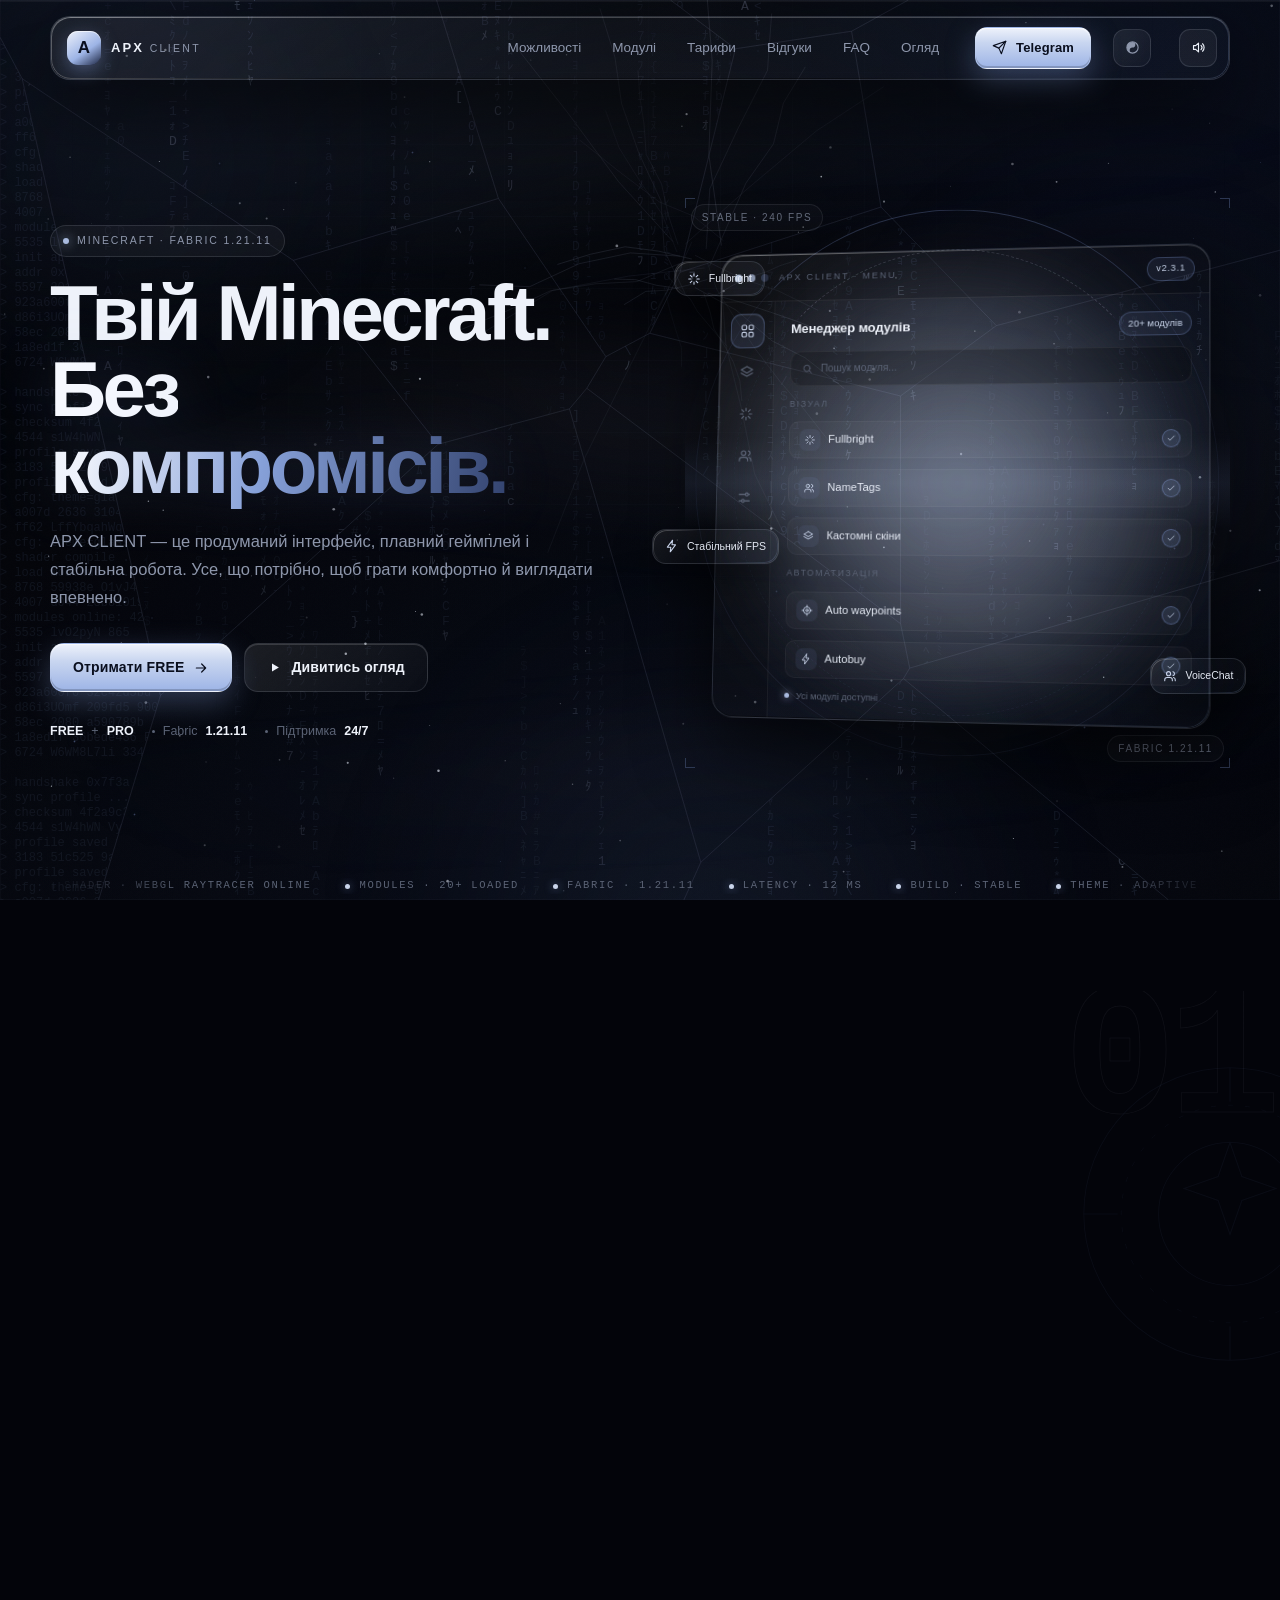
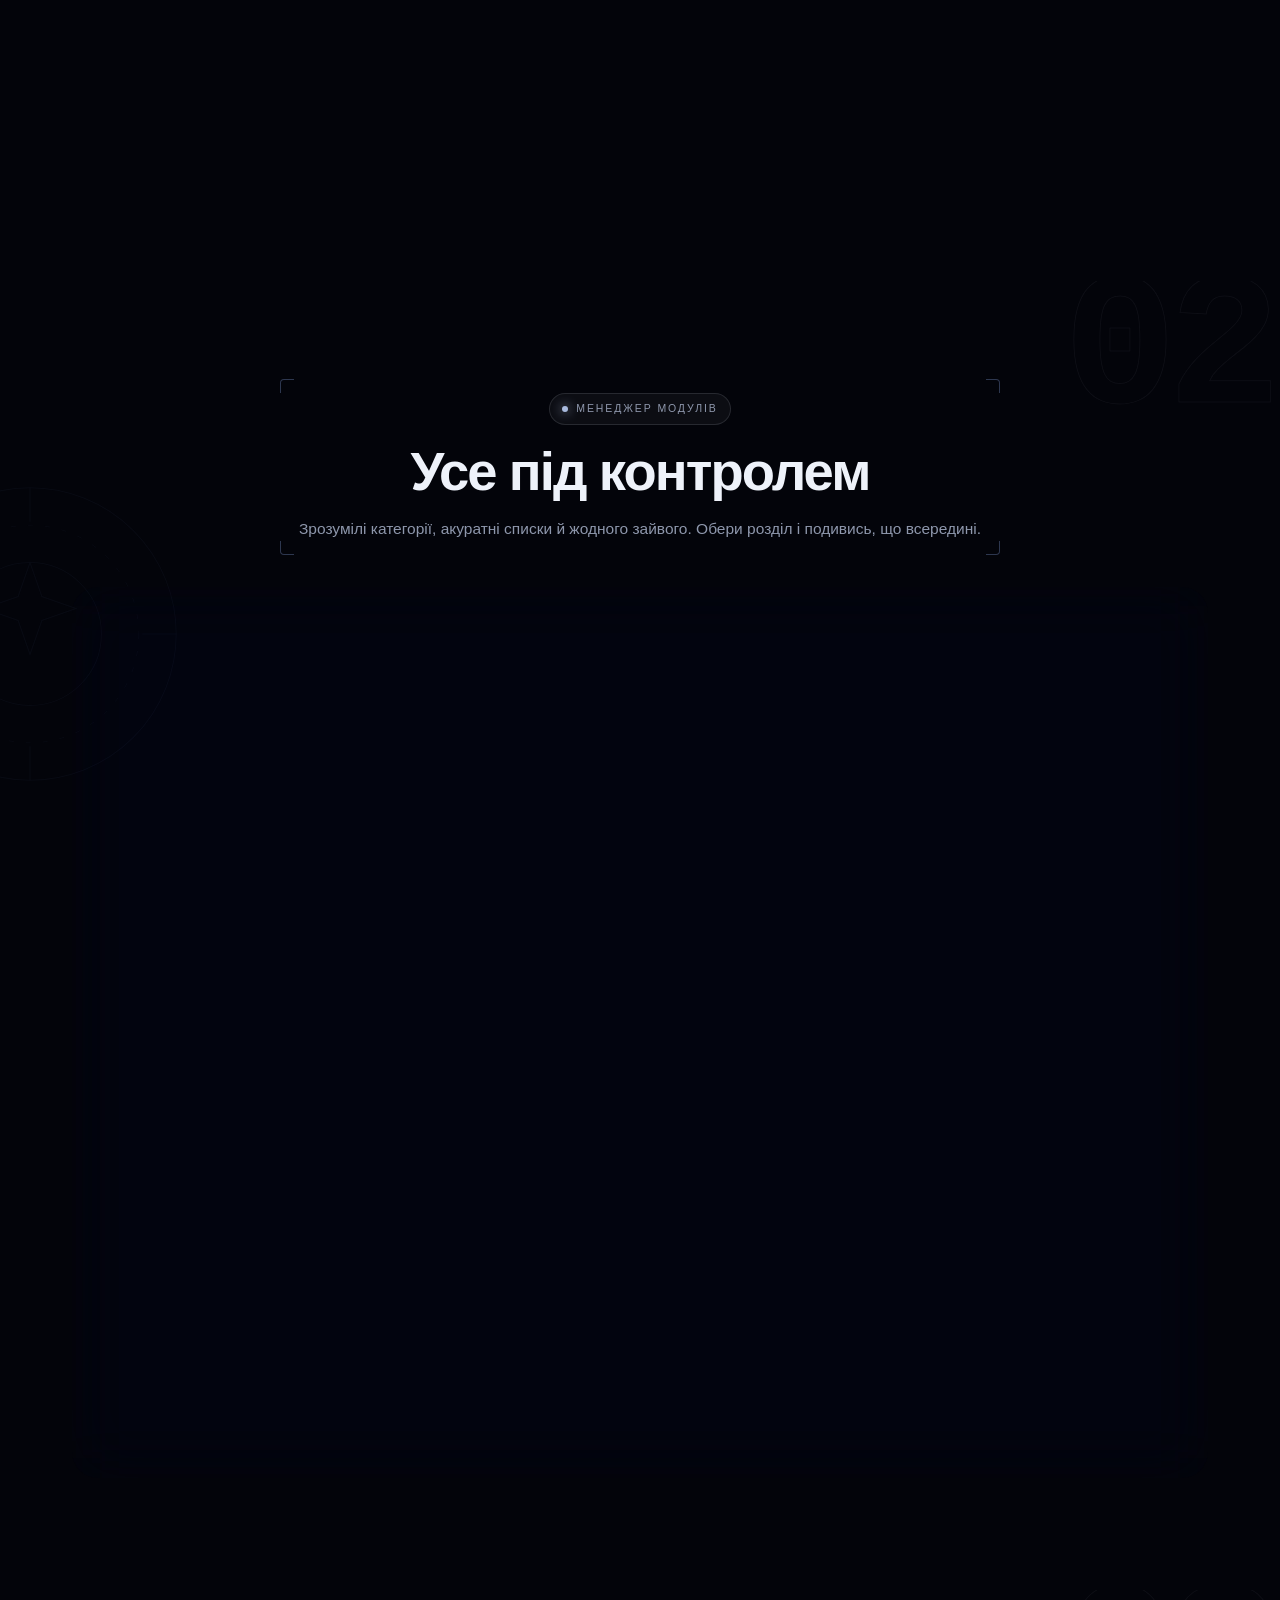
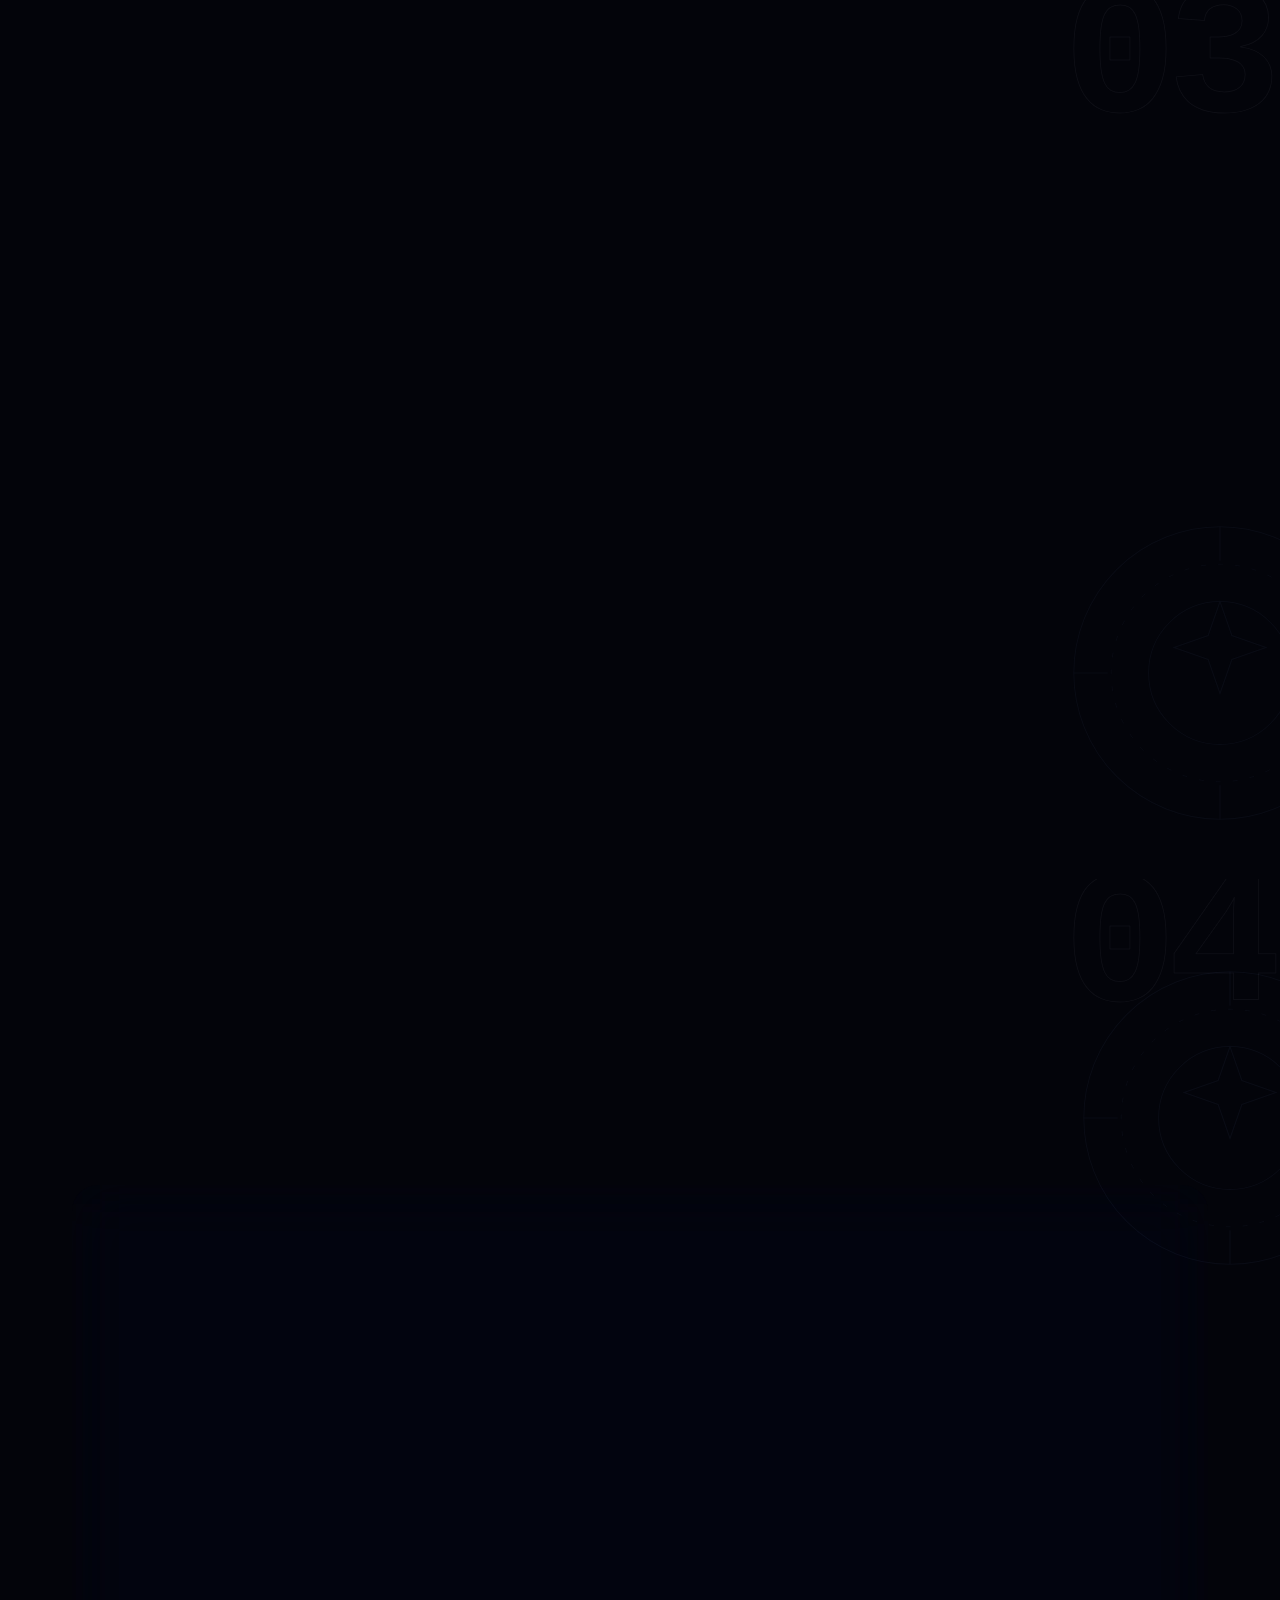
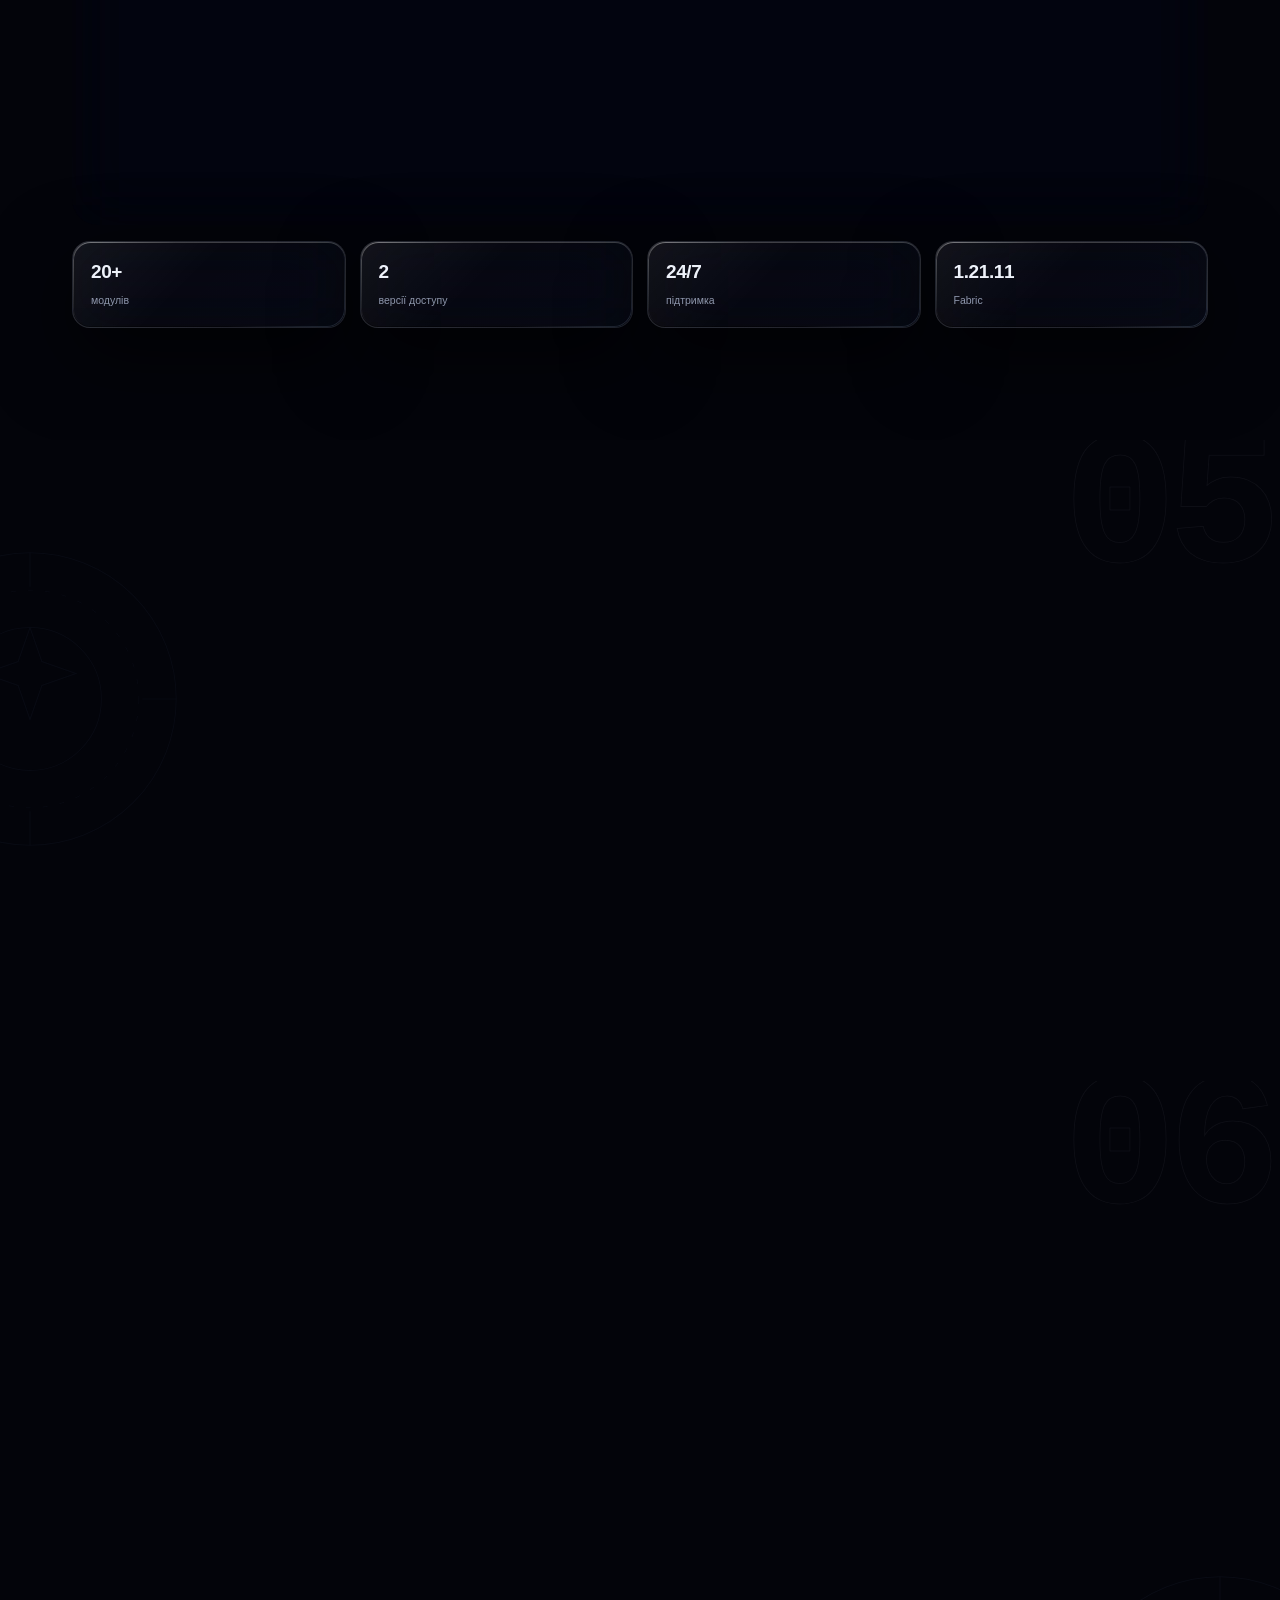
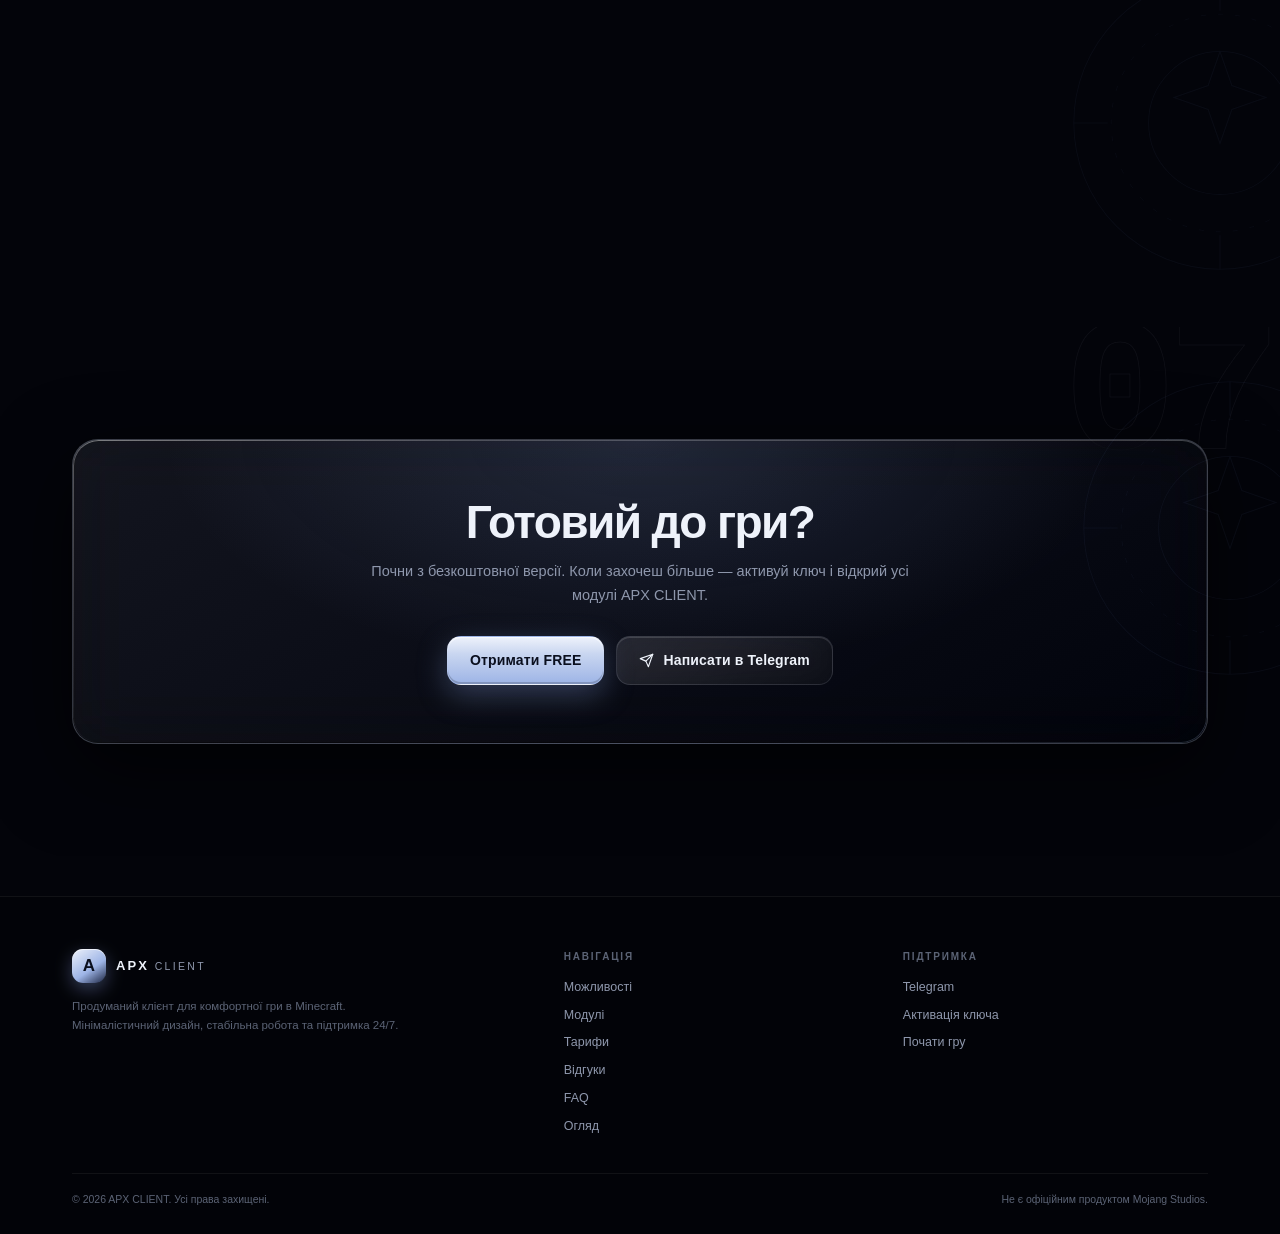
==== commit 083ada51: "Add themed scrollbar/focus/selection styling and M/T keyboard shortcuts (mute, cycle theme)" ====
--- a/index.html
+++ b/index.html
@@ -1763,6 +1763,35 @@
     payResult.textContent = '✔ Обрано: ' + button.dataset.pay + '. Напиши в Telegram, щоб завершити замовлення.';
   }));
 
+  /* ---------- keyboard shortcuts ----------
+     M  mute / unmute the sound
+     T  cycle the theme
+     Ignored while typing in a field or with a modifier held. */
+  document.addEventListener('keydown', event => {
+    if (event.key !== 'm' && event.key !== 'M' && event.key !== 't' && event.key !== 'T') return;
+    if (event.ctrlKey || event.metaKey || event.altKey) return;
+    const tag = (event.target && event.target.tagName) || '';
+    if (tag === 'INPUT' || tag === 'TEXTAREA' || tag === 'SELECT') return;
+    if (event.target && event.target.isContentEditable) return;
+    if (modal.classList.contains('open')) return;
+
+    if (event.key === 'm' || event.key === 'M') {
+      const btn = $('#soundToggle');
+      if (btn) { btn.click(); toast(Sound.isEnabled() ? 'Звук увімкнено' : 'Звук вимкнено'); }
+    } else {
+      const theme = window.ApxTheme;
+      if (theme && typeof theme.list === "function") {
+        const ids = theme.list();
+        const NAMES = { cosmic: "Cosmic", obsidian: "Obsidian", abyss: "Abyss", ember: "Ember" };
+        const cur = theme.get ? theme.get() : null;
+        const i = Math.max(0, ids.indexOf(cur));
+        const next = ids[(i + 1) % ids.length];
+        theme.set(next);
+        toast("Тема: " + (NAMES[next] || next));
+      }
+    }
+  });
+
   /* ---------- toast ---------- */
   let toastTimer = null;
   function toast(message) {
--- a/style.css
+++ b/style.css
@@ -1719,3 +1719,23 @@
   .scan-sweep,.ticker-track{animation:none;}
   .scan-sweep{display:none;}
 }
+
+/* ============ polish: scrollbar, focus, selection ============ */
+::selection{background:rgba(var(--accent-rgb),.32);color:#fff;}
+html{scrollbar-color:rgba(var(--accent-rgb),.42) transparent;scrollbar-width:thin;}
+::-webkit-scrollbar{width:11px;height:11px;}
+::-webkit-scrollbar-track{background:rgba(255,255,255,.02);}
+::-webkit-scrollbar-thumb{
+  border-radius:8px;border:3px solid transparent;background-clip:content-box;
+  background-color:rgba(var(--accent-rgb),.36);
+}
+::-webkit-scrollbar-thumb:hover{background-color:rgba(var(--accent-rgb),.6);}
+::-webkit-scrollbar-corner{background:transparent;}
+
+:focus-visible{
+  outline:2px solid rgba(var(--accent-rgb),.75);
+  outline-offset:3px;border-radius:10px;
+}
+.btn:focus-visible,.theme-opt:focus-visible,.tabs button:focus-visible{
+  outline-offset:4px;
+}
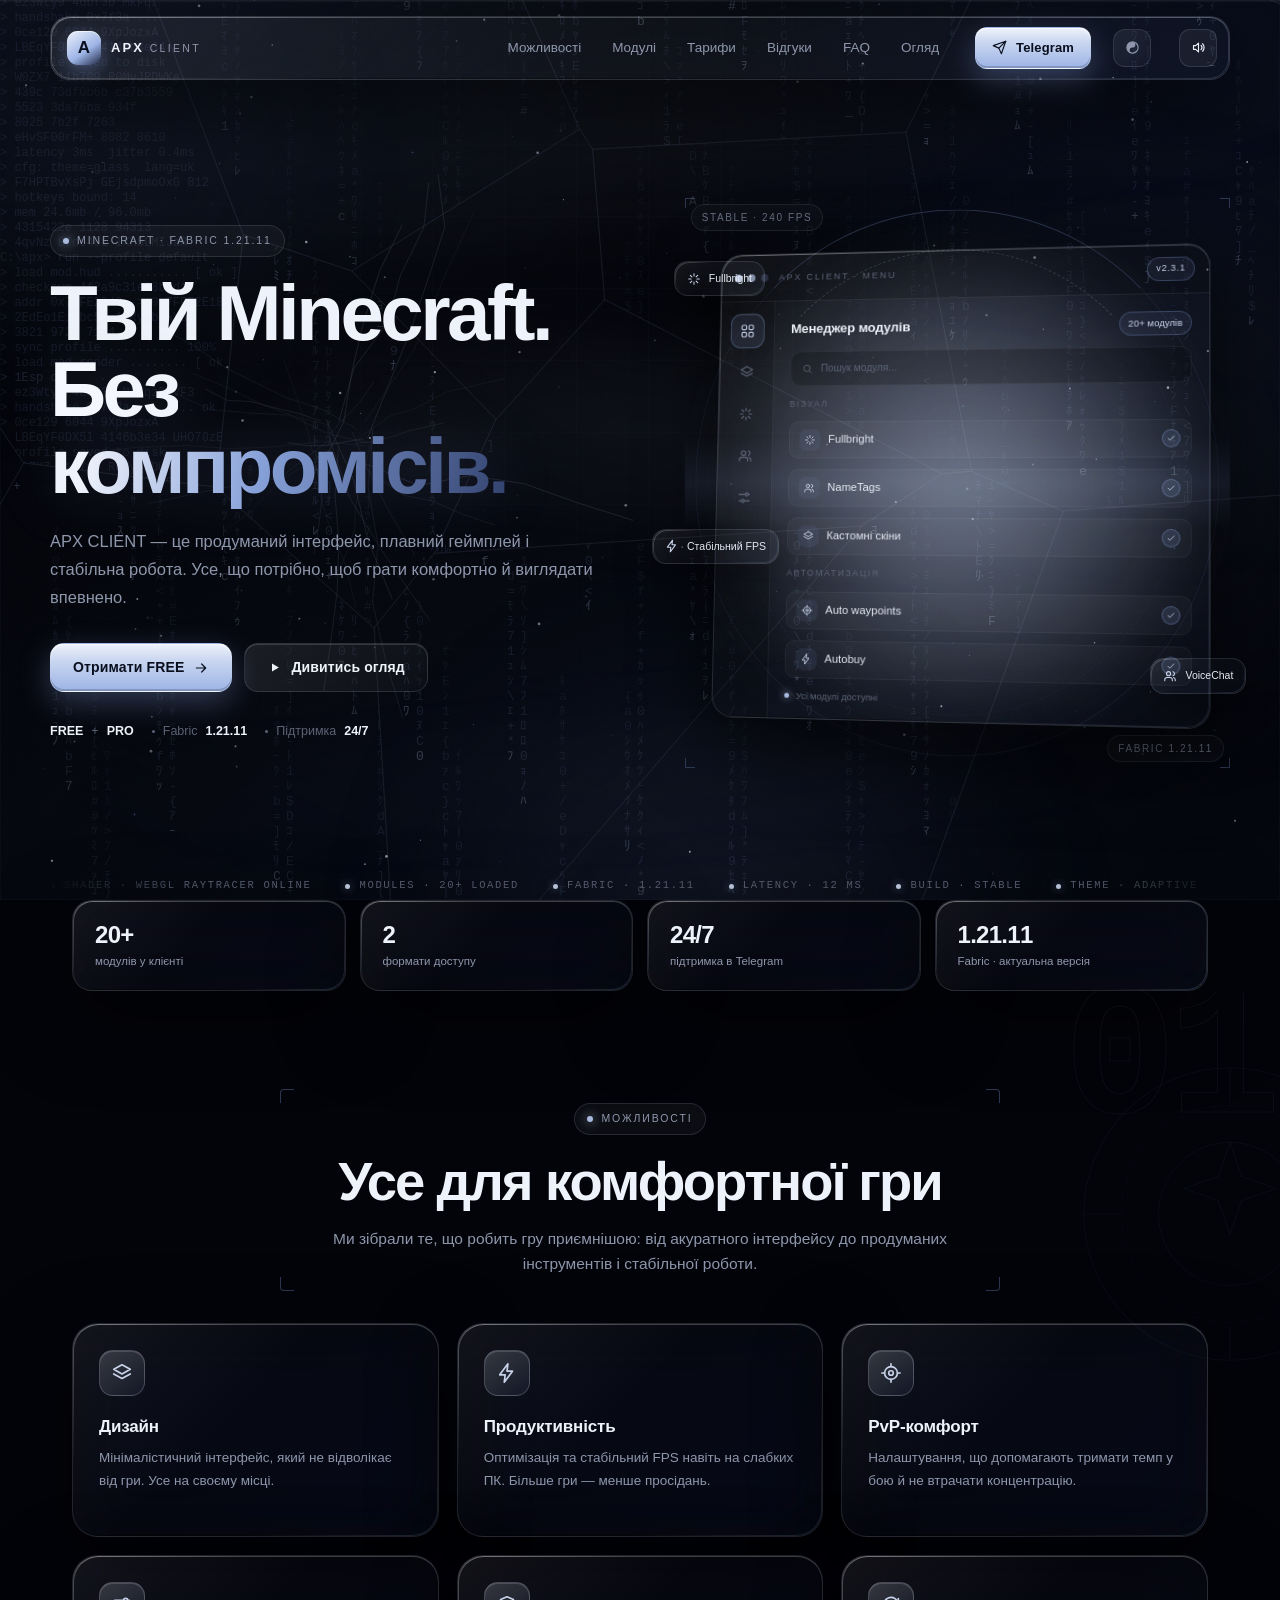
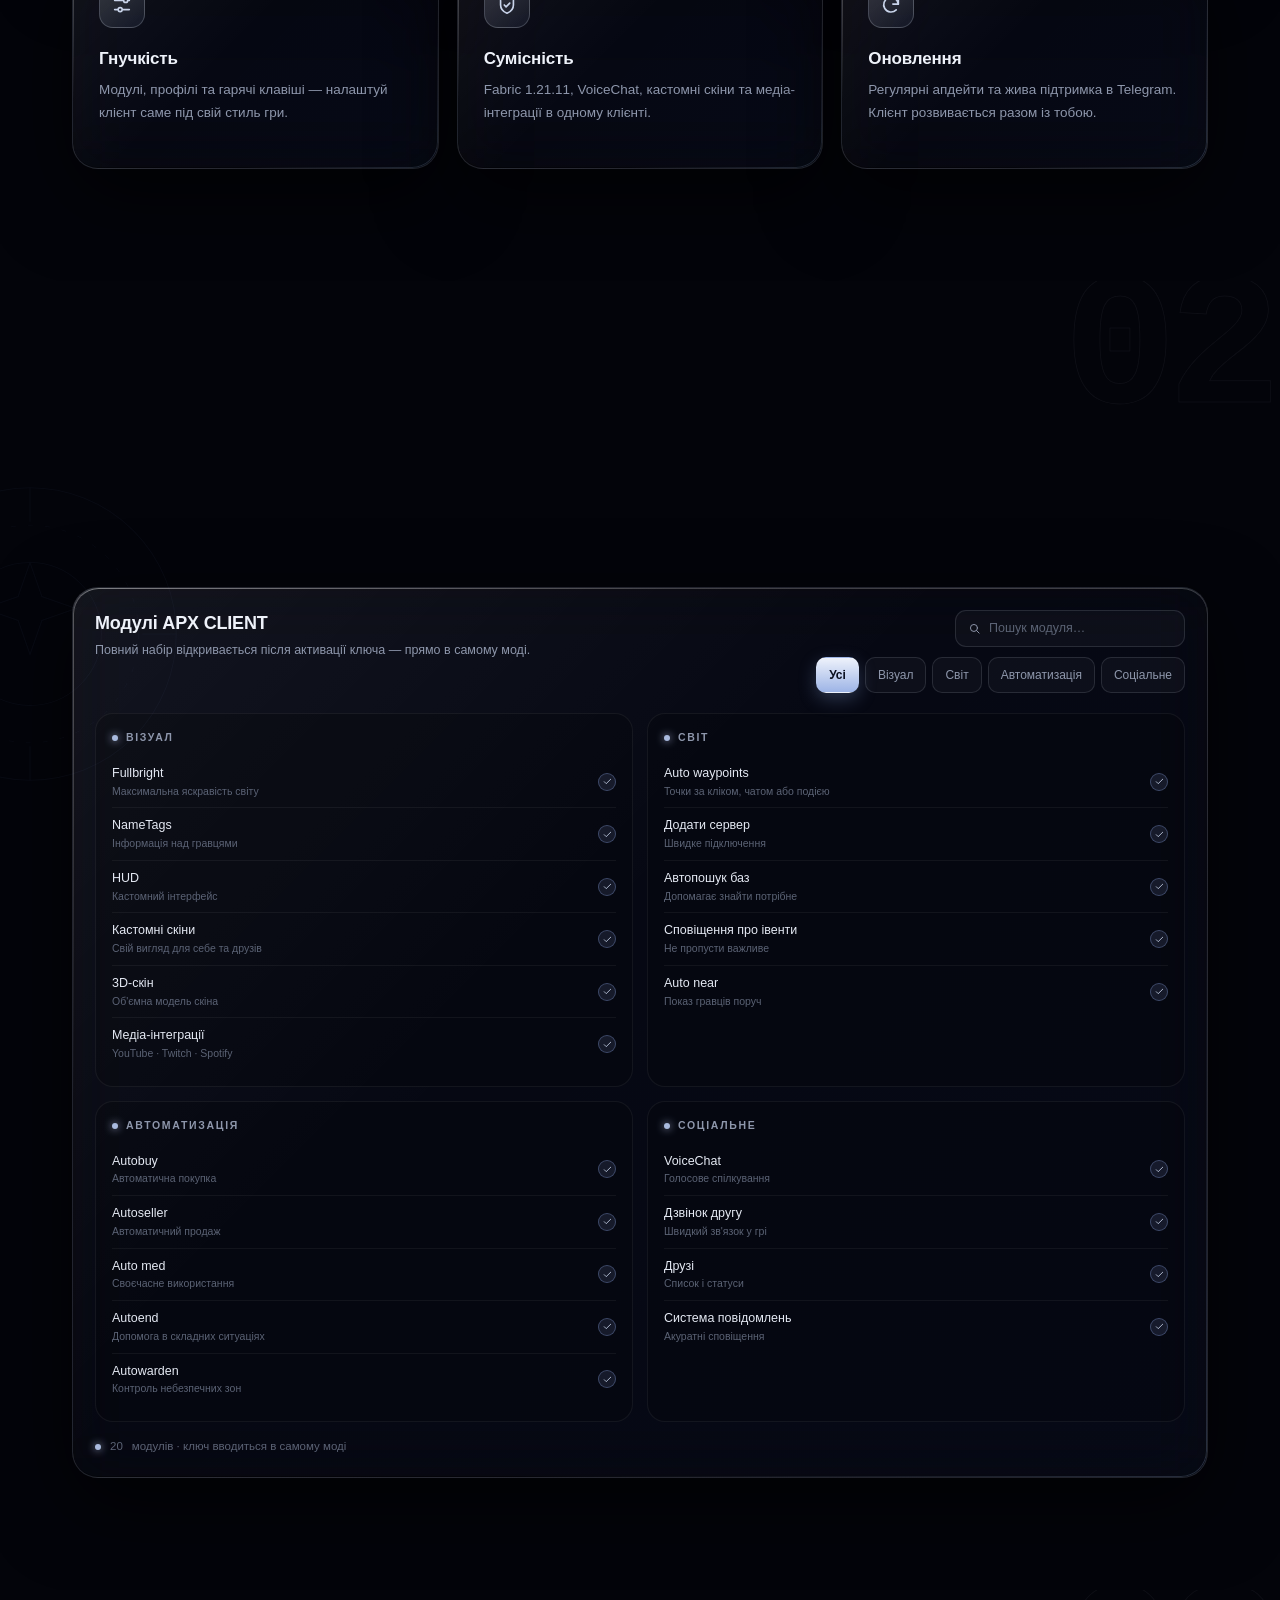
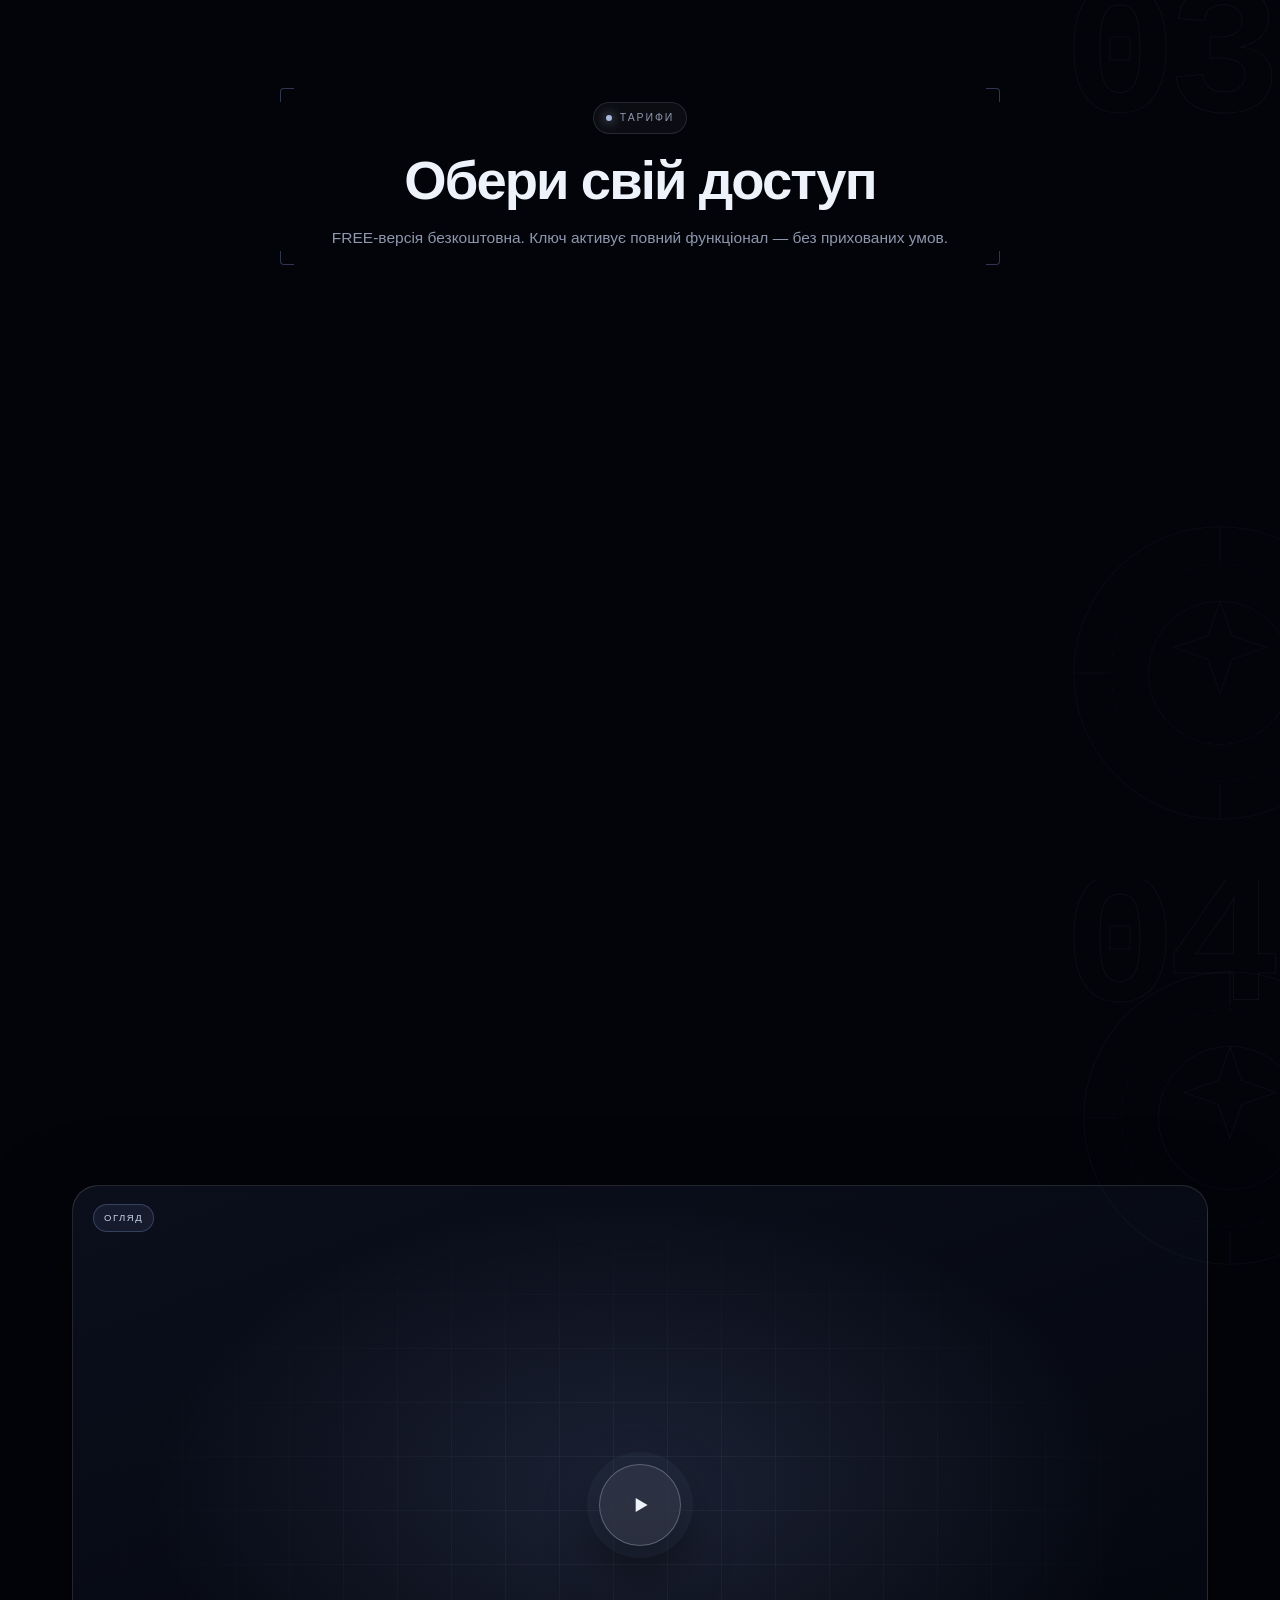
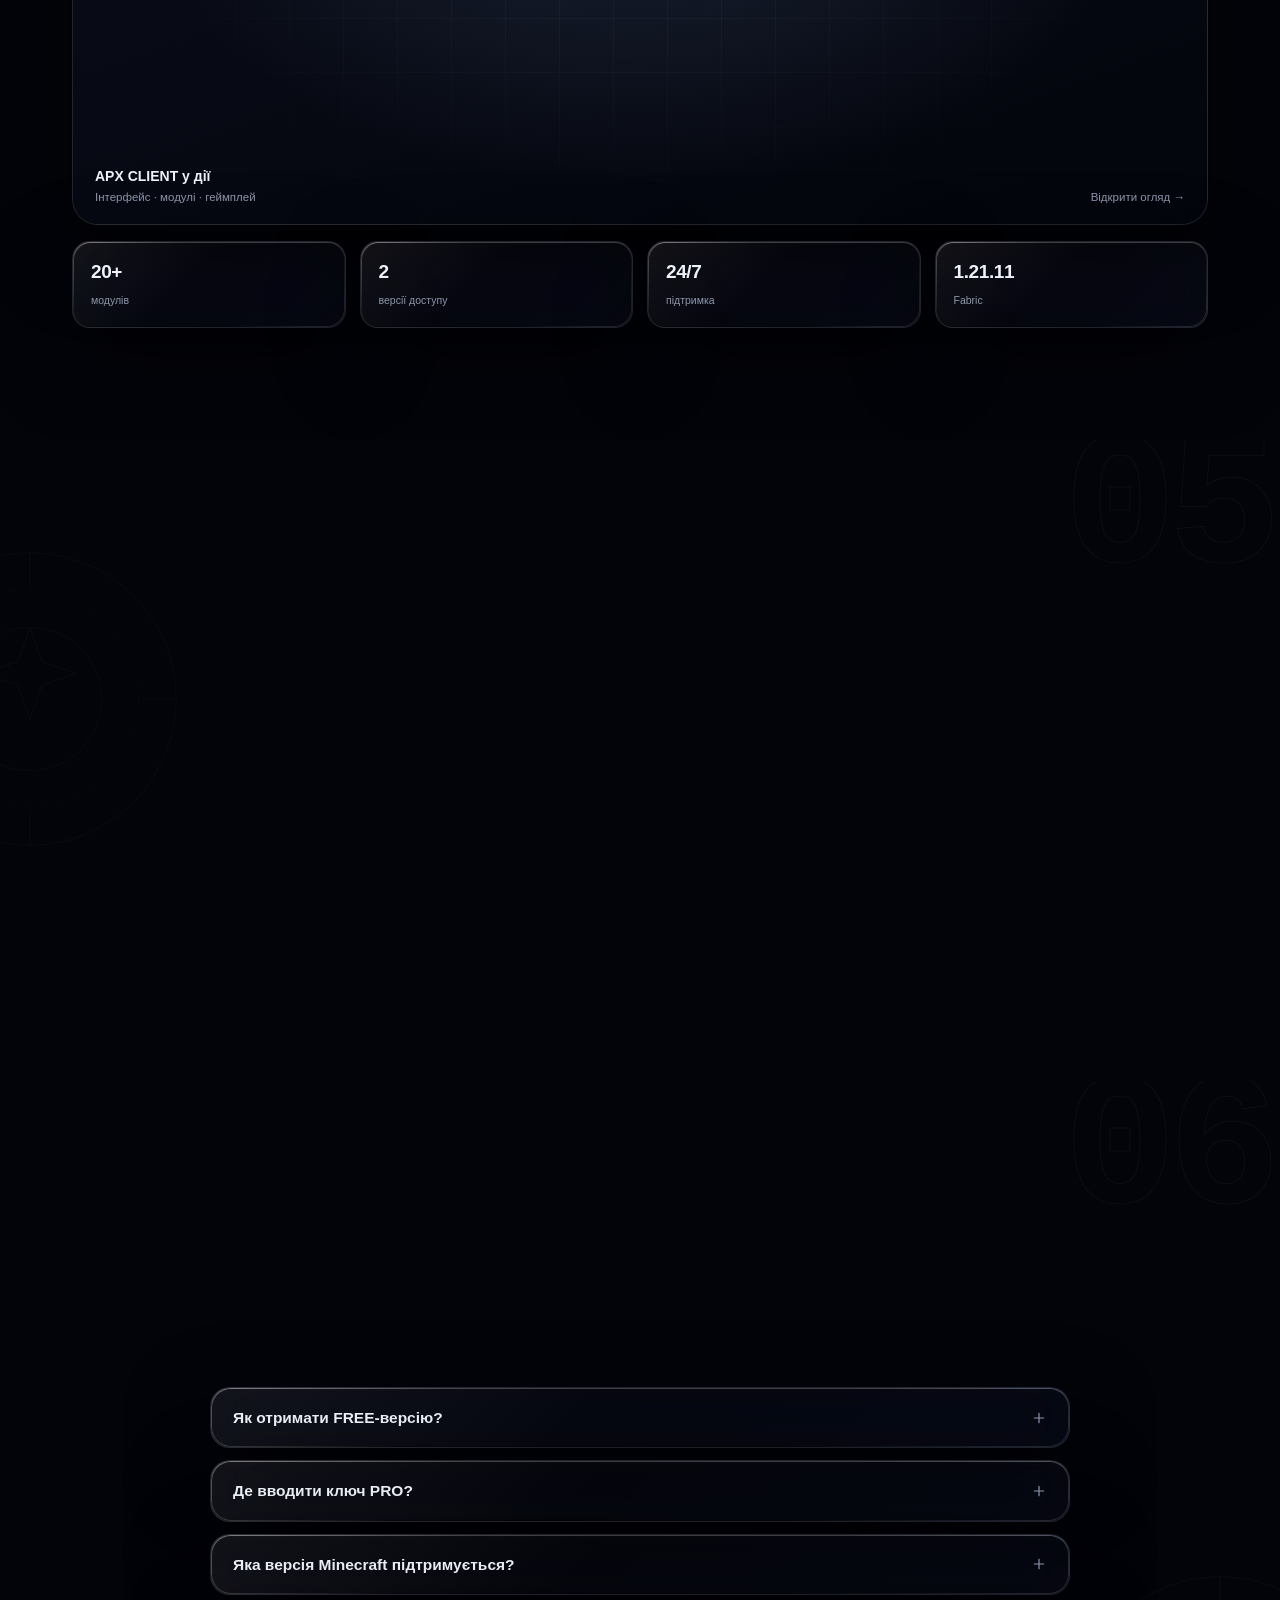
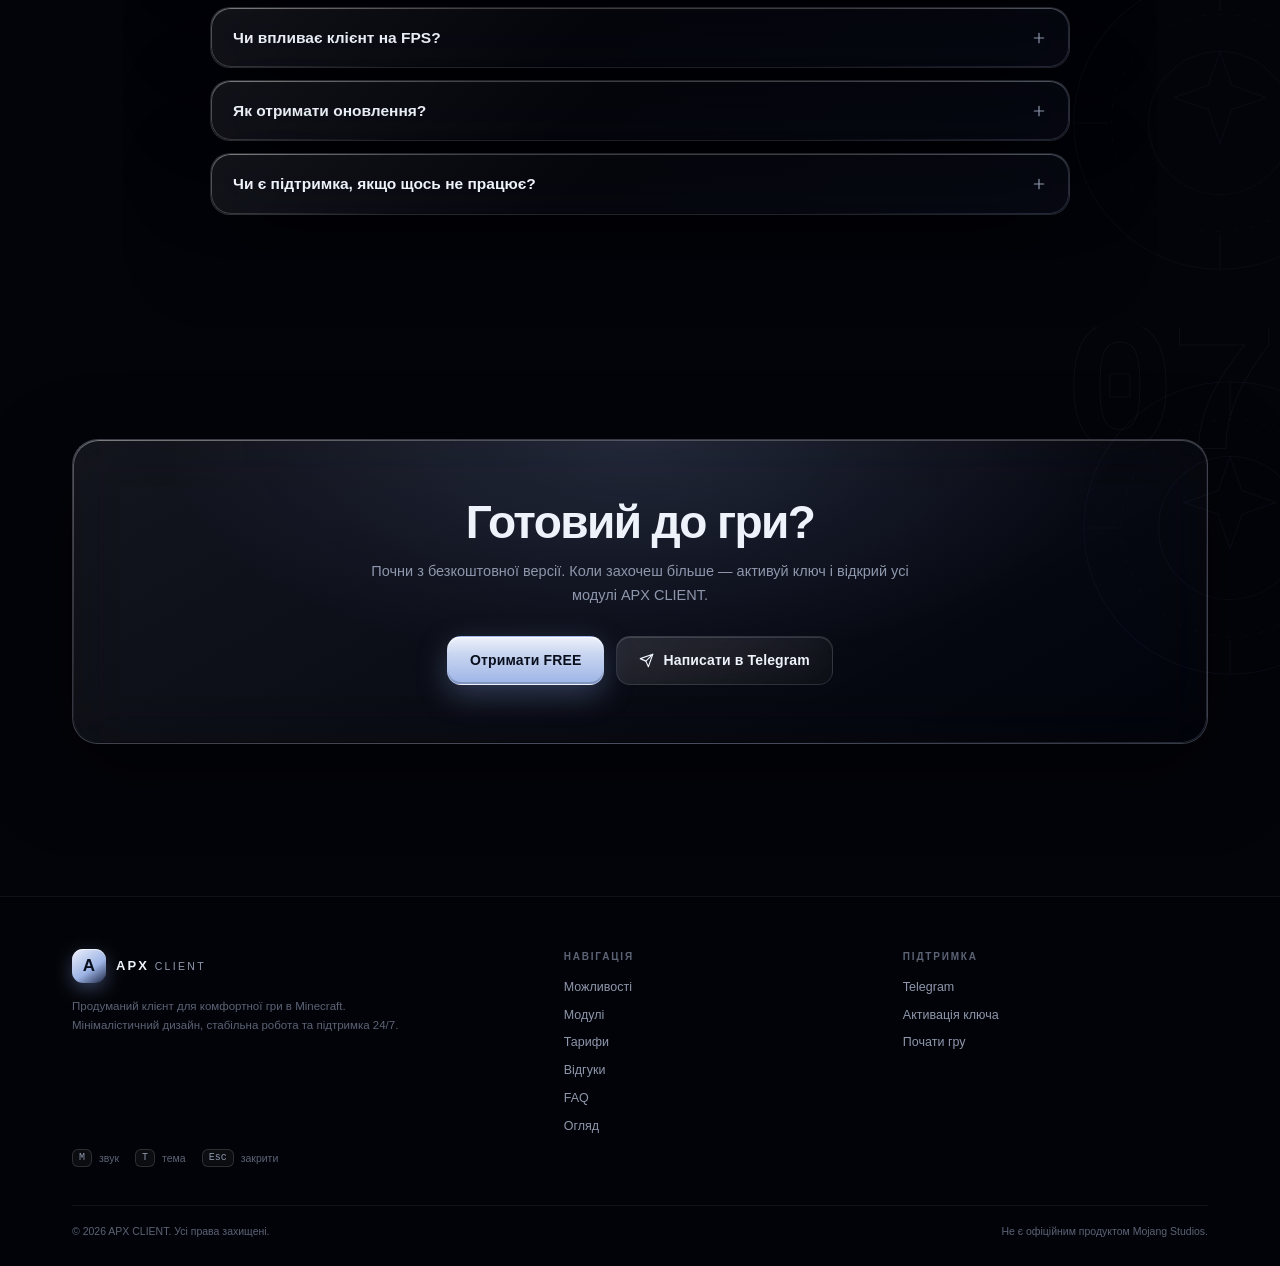
==== commit cf73ee83: "Add footer shortcut hints and theme shortcut on review page" ====
--- a/index.html
+++ b/index.html
@@ -648,6 +648,11 @@
           <a href="#start">Почати гру</a>
         </div>
       </div>
+    </div>
+    <div class="footer-hints" aria-hidden="true">
+      <span><kbd>M</kbd> звук</span>
+      <span><kbd>T</kbd> тема</span>
+      <span><kbd>Esc</kbd> закрити</span>
     </div>
     <div class="footer-bottom">
       <span>© <span id="year">2026</span> APX CLIENT. Усі права захищені.</span>
--- a/style.css
+++ b/style.css
@@ -1241,6 +1241,19 @@
   margin-top:38px;padding-top:18px;border-top:1px solid rgba(255,255,255,.06);
   color:var(--muted-2);font-size:10.5px;
 }
+.footer-hints{
+  display:flex;align-items:center;gap:16px;flex-wrap:wrap;
+  margin-top:14px;color:var(--muted-2);font-size:10.5px;
+}
+.footer-hints span{display:inline-flex;align-items:center;gap:7px;}
+.footer-hints kbd{
+  font-family:var(--mono,ui-monospace,monospace);
+  font-size:10px;line-height:1;padding:3px 6px;border-radius:6px;
+  color:var(--muted);
+  border:1px solid rgba(255,255,255,.14);
+  background:rgba(255,255,255,.04);
+  box-shadow:inset 0 -1px 0 rgba(0,0,0,.35);
+}
 
 /* ============ modal ============ */
 .modal{position:fixed;inset:0;z-index:120;display:none;}
